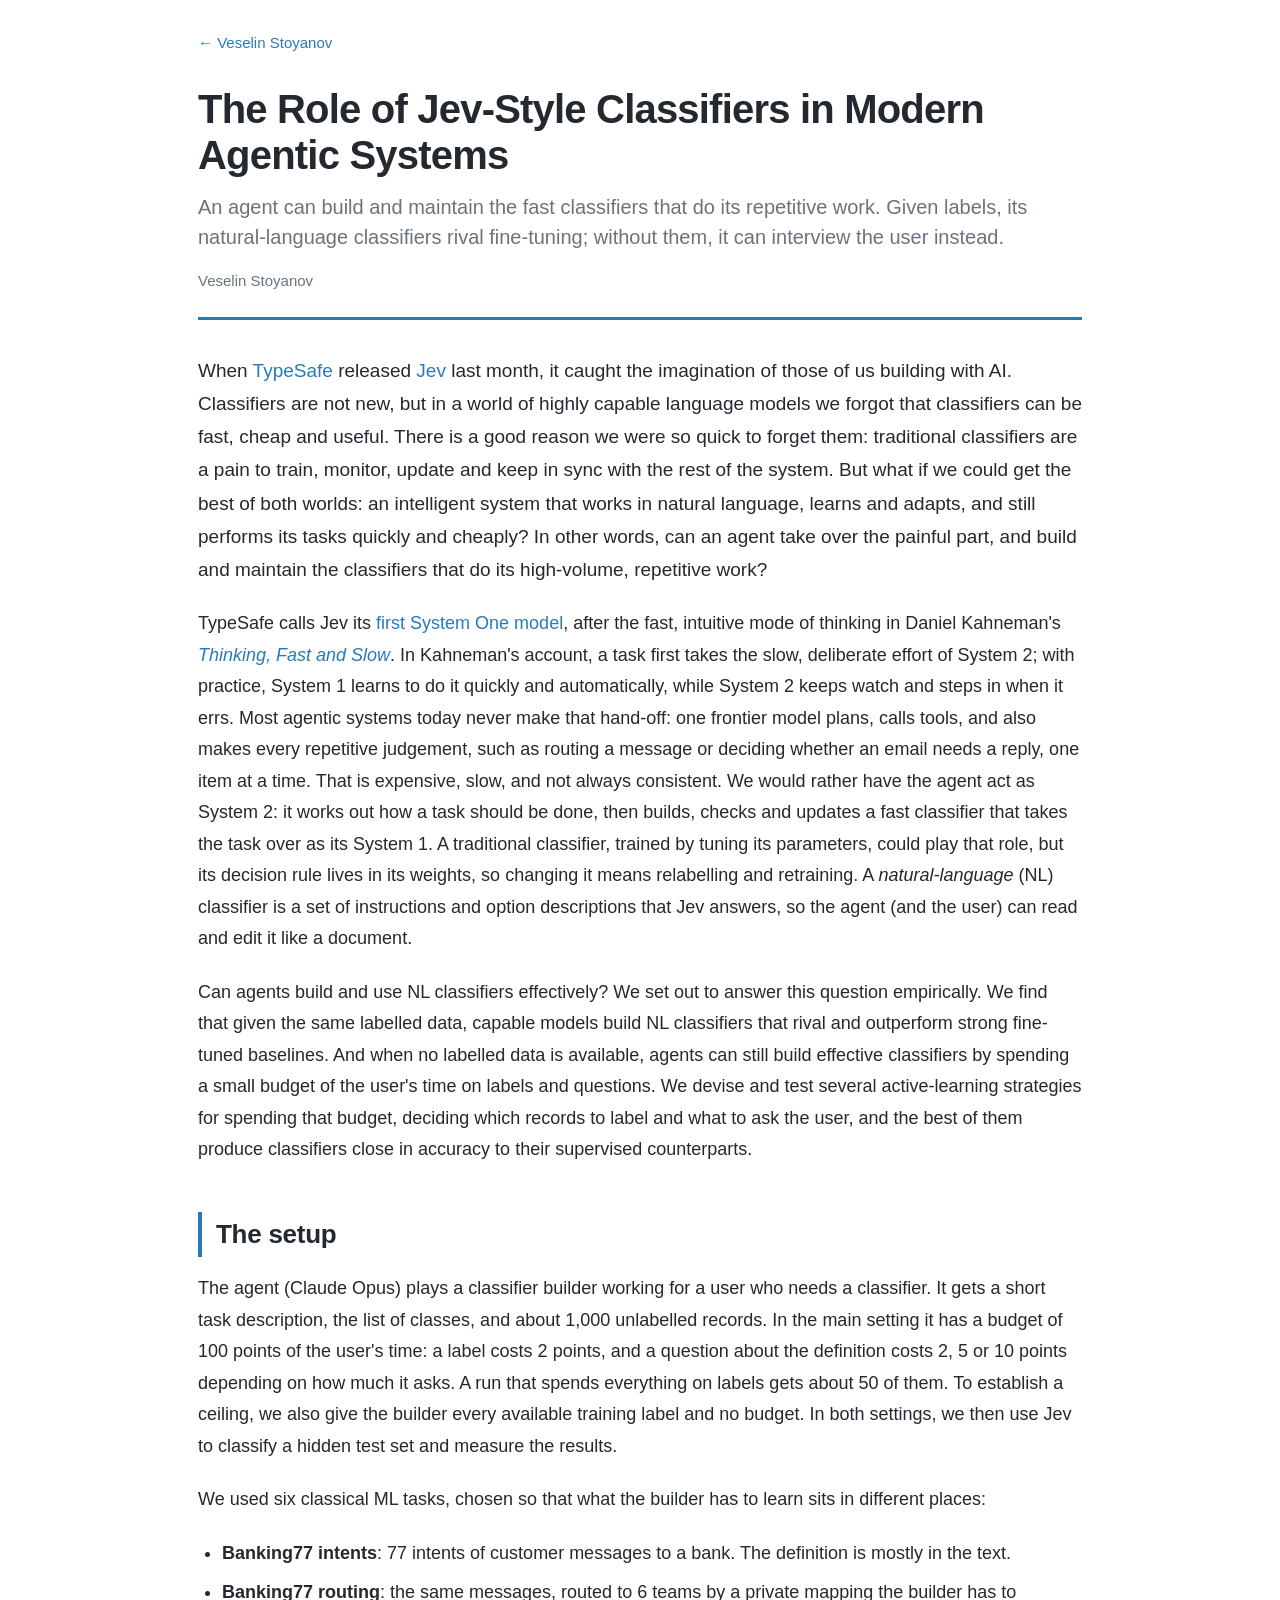
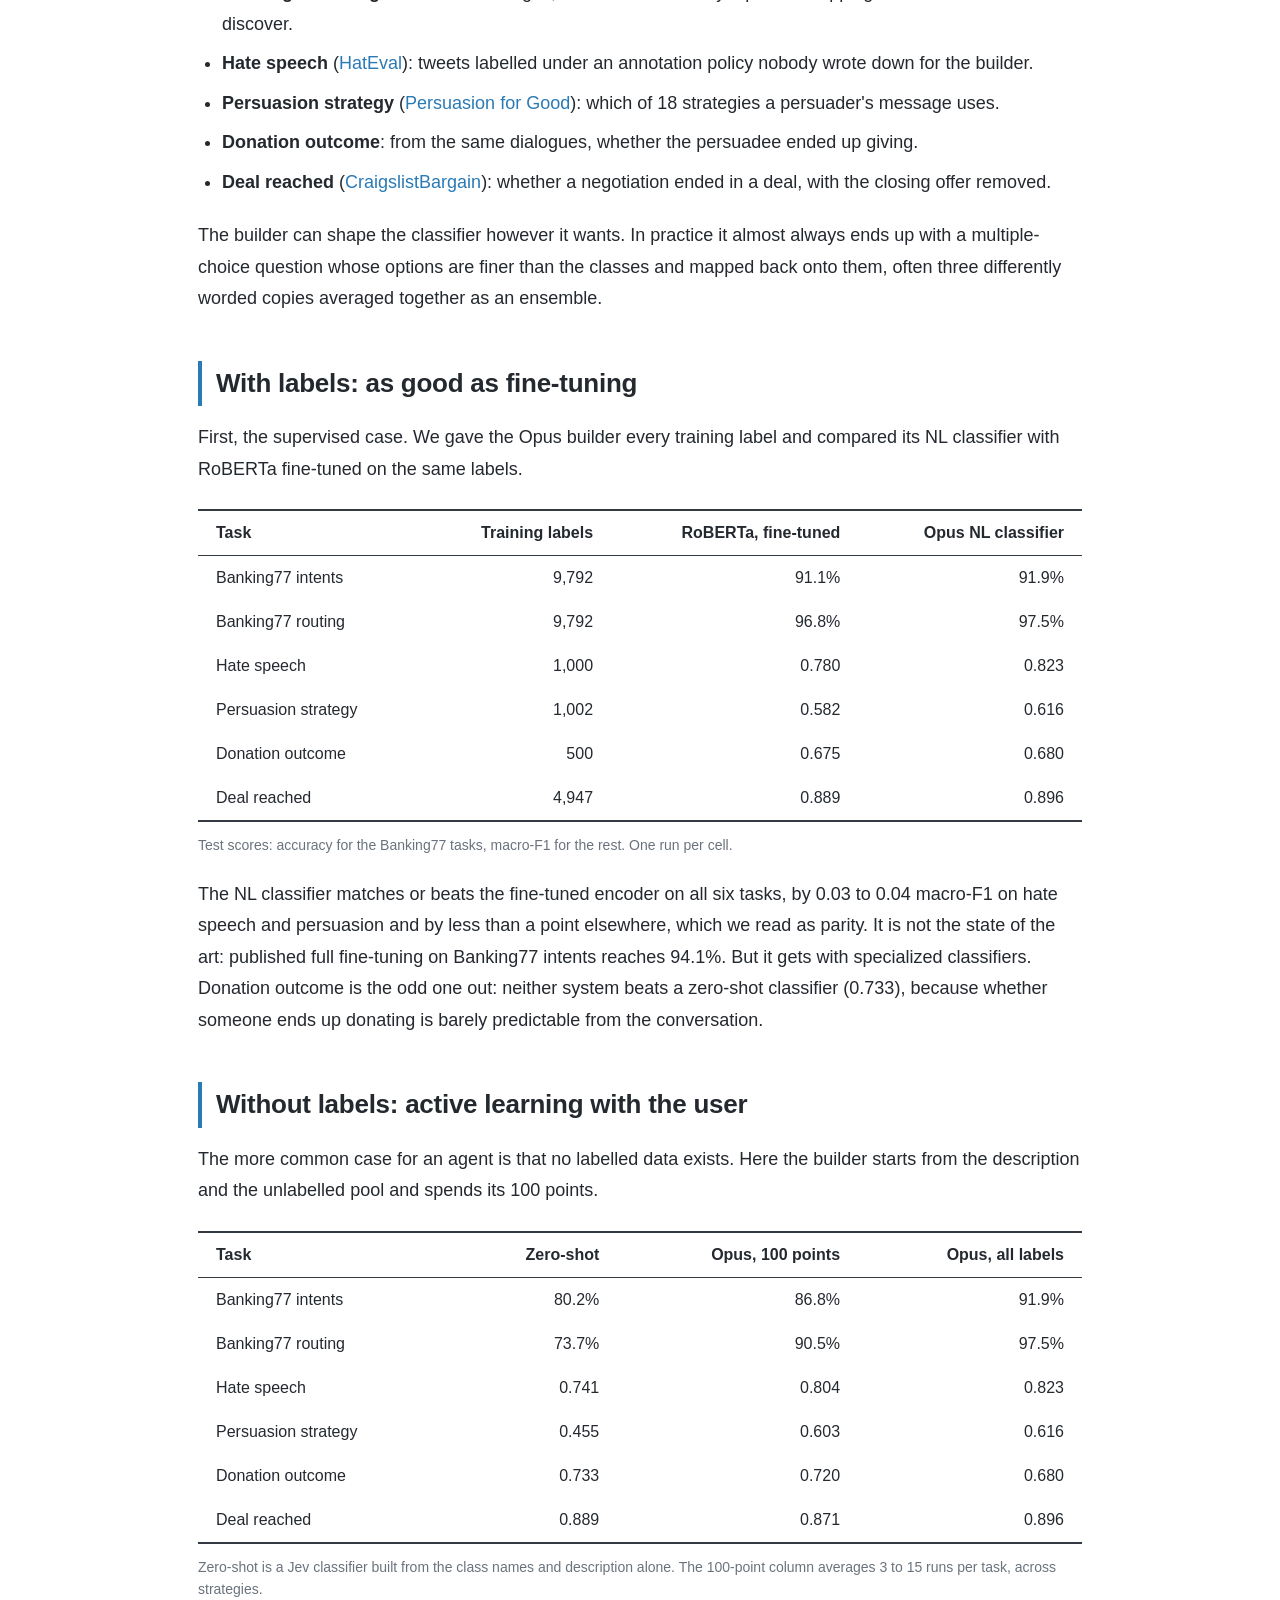
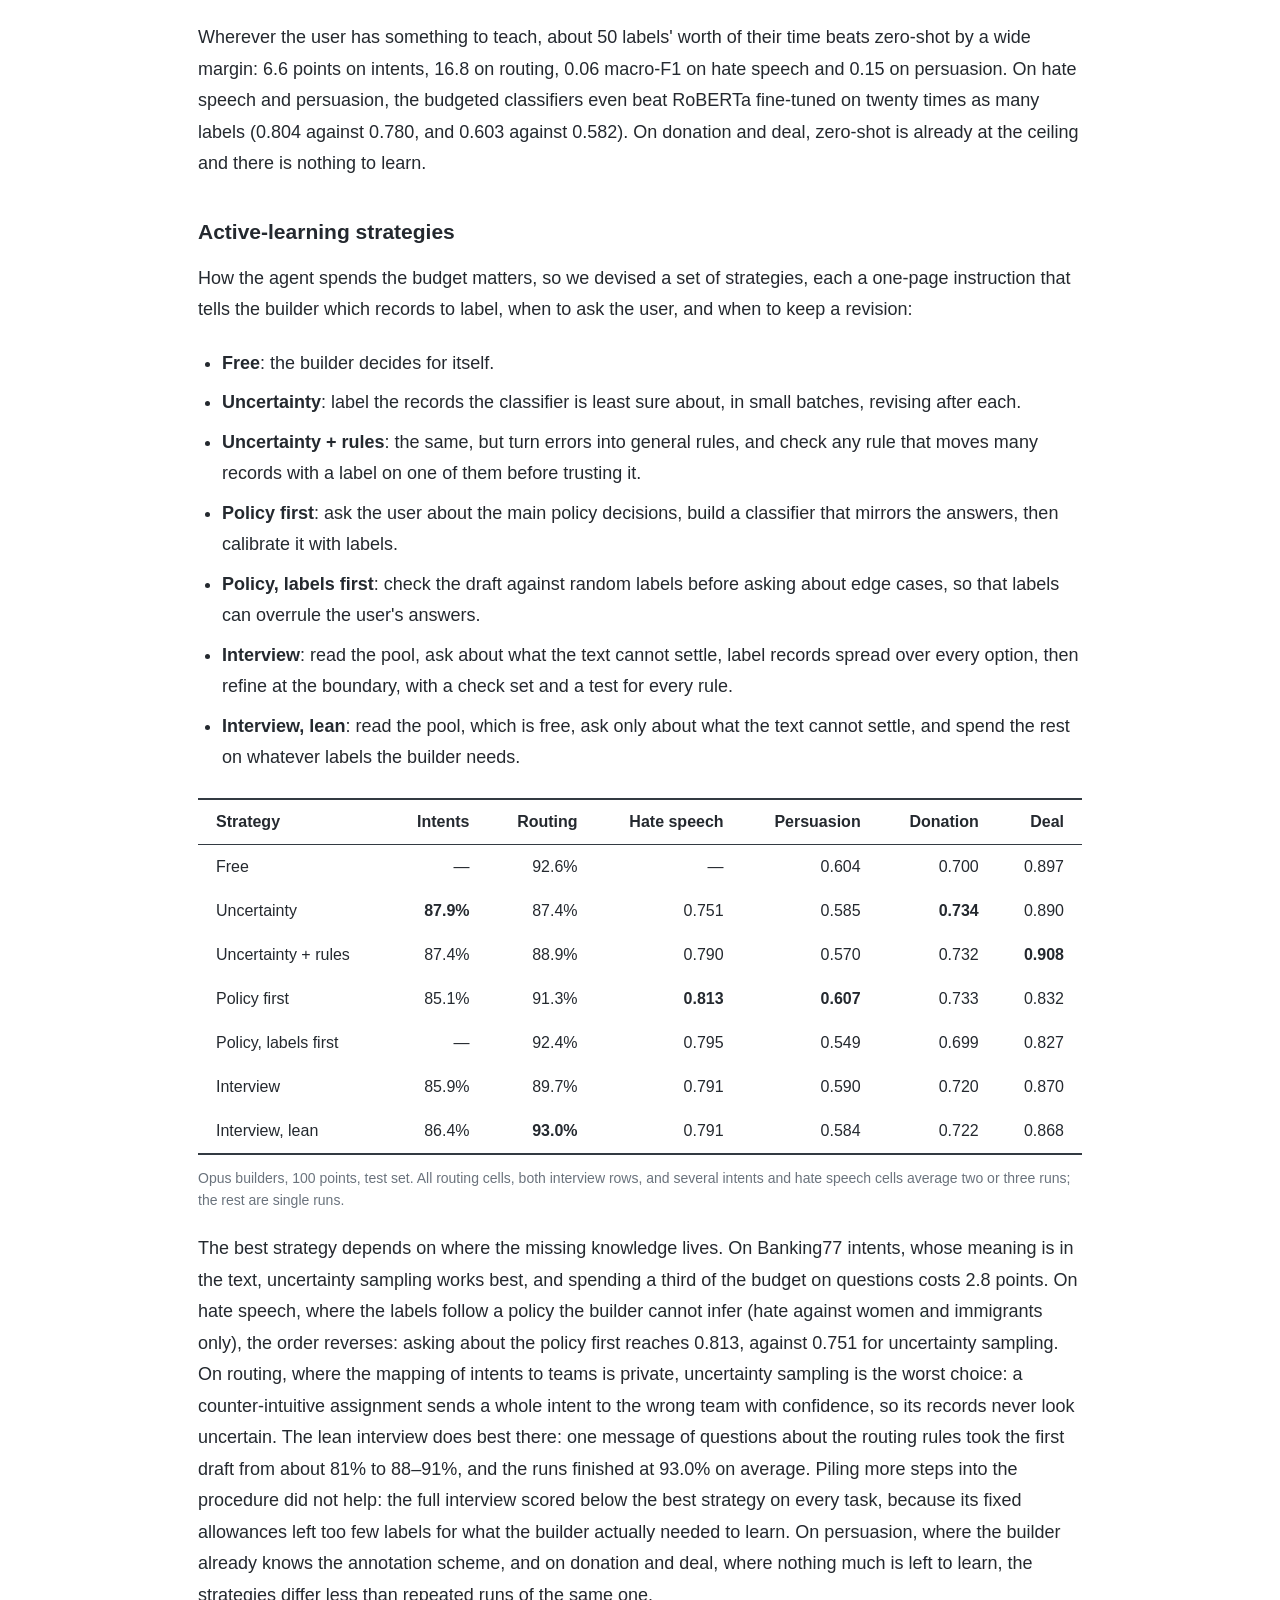
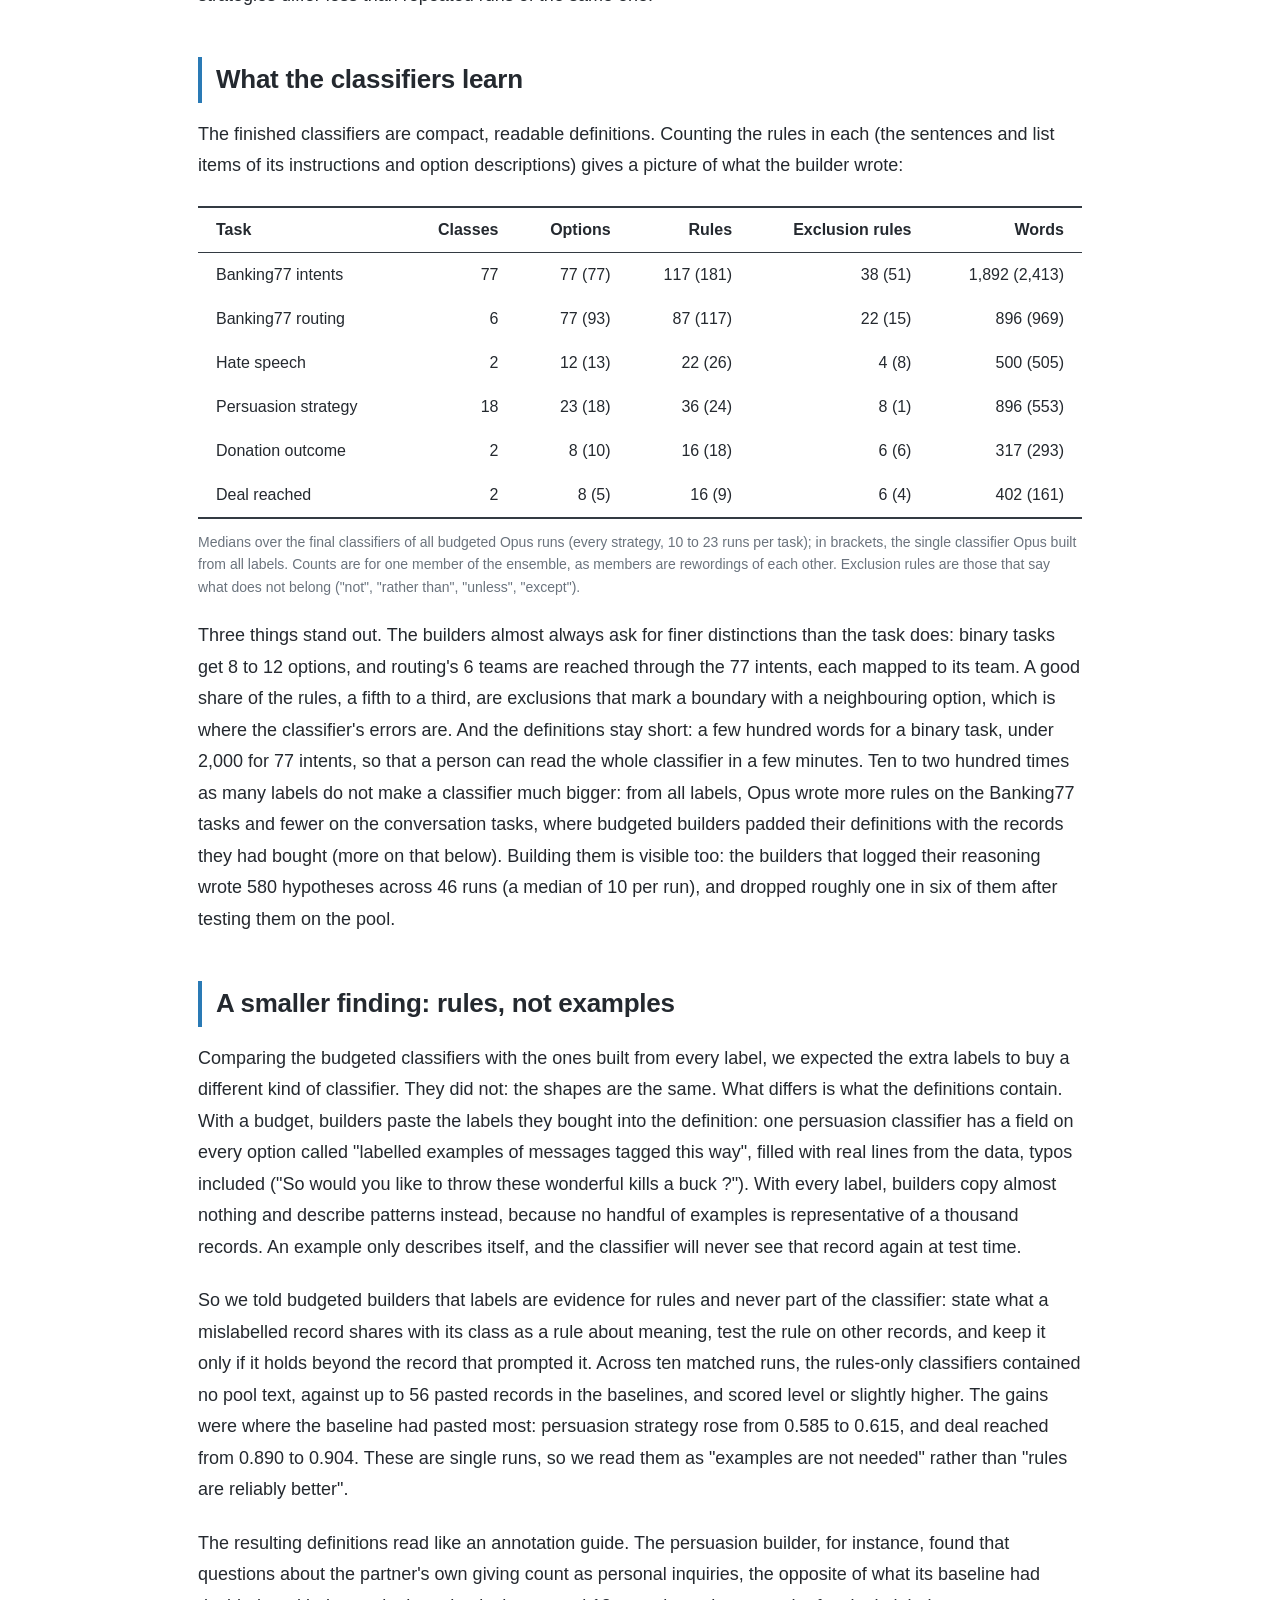
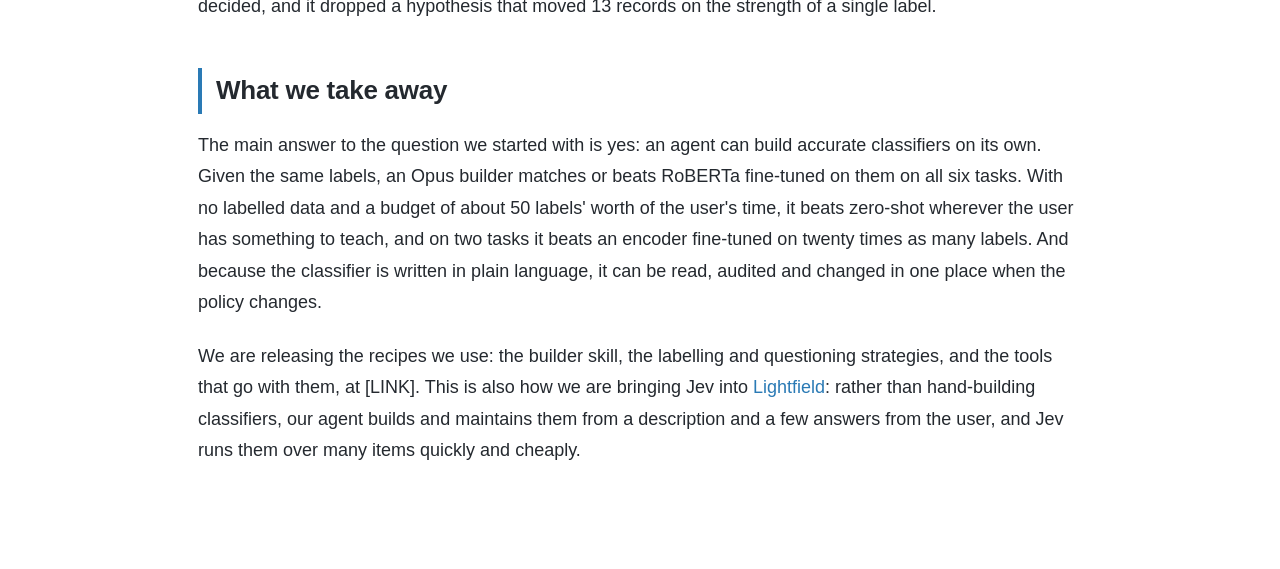
==== posts/classifier-builders-rules-not-examples.html @ 81089b90 "Retitle classifier post Co-authored-by: Cursor <cursoragent@cursor.com>" ====
<!doctype html>
<html lang="en">
  <head>
    <meta charset="utf-8">
    <meta name="viewport" content="width=device-width, initial-scale=1">
    <title>The Role of Jev-Style Classifiers in Modern Agentic Systems — Veselin Stoyanov</title>
    <link rel="icon" type="image/x-icon" href="../favicon-32x32.png">

    <!-- Open Graph / Twitter cards for link previews -->
    <meta property="og:type" content="article">
    <meta property="og:title" content="The Role of Jev-Style Classifiers in Modern Agentic Systems">
    <meta property="og:description" content="Agents can build natural-language classifiers that rival fine-tuned models, and build good ones from a small budget of the user&#x27;s time when no labels exist.">
    <meta property="og:url" content="https://vesstoyanov.com/posts/classifier-builders-rules-not-examples.html">
    <meta name="twitter:title" content="The Role of Jev-Style Classifiers in Modern Agentic Systems">
    <meta name="twitter:description" content="Agents can build their own fast classifiers, rivalling fine-tuning with labels and interviewing the user without them.">
    <meta name="twitter:card" content="summary">

    <style>
      *, *::before, *::after { box-sizing: border-box; margin: 0; padding: 0; }
      :root { --accent: #2a7ab5; --accent-dark: #1a5a8a; --ink: #24292f; --muted: #6a737d; --rule: #333a42; --jev: #eaf3fb; }
      html { -webkit-text-size-adjust: 100%; }
      body {
        font-family: -apple-system, BlinkMacSystemFont, "Segoe UI", Roboto, Oxygen,
          Ubuntu, Cantarell, "Fira Sans", "Droid Sans", "Helvetica Neue", Arial, sans-serif;
        font-size: 18px; line-height: 1.75; color: var(--ink); background: #fff;
        -webkit-font-smoothing: antialiased;
      }
      a { color: var(--accent); text-decoration: none; }
      a:hover { color: var(--accent-dark); text-decoration: underline; }

      .wrap { max-width: 940px; margin: 0 auto; padding: 24px 28px 80px; }

      .topbar { margin: 6px 0 30px; font-size: 15px; }
      .topbar a { color: var(--accent); font-weight: 500; }
      .topbar a:hover { text-decoration: none; }

      header.post { border-bottom: 3px solid var(--accent); padding-bottom: 22px; margin-bottom: 34px; }
      h1 { font-size: 40px; font-weight: 700; line-height: 1.15; letter-spacing: -0.02em;
        color: var(--ink); margin-bottom: 14px; }
      .subtitle { font-size: 20px; color: var(--muted); font-weight: 400; line-height: 1.5; }
      .byline { font-size: 15px; color: var(--muted); margin-top: 16px; }

      article p { margin: 0 0 22px; }
      article > p:first-of-type { font-size: 19px; }

      h2 { font-size: 26px; font-weight: 650; color: var(--ink); letter-spacing: -0.01em;
        margin: 46px 0 16px; padding-left: 14px; border-left: 4px solid var(--accent); }

      figure { margin: 30px 0; }
      figure img { width: 100%; height: auto; border: 1px solid #e6e9ee; border-radius: 8px; }
      figcaption { font-size: 14px; color: var(--muted); margin-top: 10px; text-align: center; }

      pre.prompt {
        background: #f6f8fa; border: 1px solid #e4e8ec; border-radius: 8px;
        padding: 18px 20px; overflow-x: auto; font-size: 14px; line-height: 1.55;
        font-family: ui-monospace, SFMono-Regular, "SF Mono", Menlo, Consolas, monospace;
        color: #2b3138; margin: 8px 0 26px; white-space: pre;
      }
      pre.prompt .lbl { color: var(--accent); font-weight: 600; }

      /* Plain tables, PDF/booktabs style: horizontal rules only */
      .table-scroll { overflow-x: auto; margin: 24px 0 26px; }
      table.results { width: 100%; border-collapse: collapse; font-size: 16px;
        border-top: 2px solid var(--rule); border-bottom: 2px solid var(--rule); }
      table.results caption { caption-side: top; text-align: left; font-size: 15px;
        color: var(--muted); margin-bottom: 12px; }
      table.results th, table.results td { padding: 8px 18px; text-align: right; }
      table.results th:first-child, table.results td:first-child { text-align: left; }
      table.results thead th { font-weight: 600; border-bottom: 1px solid var(--rule); }
      /* Highlight the TypeSafe Jev row (MC tables) or column (sales table). */
      table.results tr.jev td, table.results tr.jev th,
      table.results td.jev, table.results thead th.jev { background: var(--jev); font-weight: 600; }

      h3 { font-size: 21px; font-weight: 650; color: var(--ink); margin: 34px 0 12px; }
      article ul { margin: 0 0 22px; padding-left: 24px; }
      article li { margin-bottom: 8px; }
      .table-scroll + p.table-note { margin-top: -14px; }
      p.table-note { font-size: 14px; line-height: 1.6; color: var(--muted); }

      .cta { display: inline-block; margin-top: 8px; background: var(--accent); color: #fff;
        padding: 11px 20px; border-radius: 8px; font-weight: 600; font-size: 16px; }
      .cta:hover { background: var(--accent-dark); color: #fff; text-decoration: none; }

      footer.post { margin-top: 46px; padding-top: 22px; border-top: 1px solid #eceff2;
        font-size: 14px; color: var(--muted); }

      @media (max-width: 640px) {
        body { font-size: 17px; }
        .wrap { padding: 16px 18px 56px; }
        h1 { font-size: 30px; }
        .subtitle { font-size: 18px; }
        h2 { font-size: 22px; }
      }
    </style>
    <!-- Analytics: GoatCounter (cookieless). -->
    <script data-goatcounter="https://vesstoyanov.goatcounter.com/count"
            async src="//gc.zgo.at/count.js"></script>
  </head>
  <body>
    <div class="wrap">
      <div class="topbar"><a href="../index.html">← Veselin Stoyanov</a></div>

      <header class="post">
        <h1>The Role of Jev-Style Classifiers in Modern Agentic Systems</h1>
        <p class="subtitle">An agent can build and maintain the fast classifiers that do its repetitive work. Given labels, its natural-language classifiers rival fine-tuning; without them, it can interview the user instead.</p>
        <p class="byline">Veselin Stoyanov</p>
      </header>

      <article>

        <p>When <a href="https://typesafe.ai">TypeSafe</a> released <a href="https://docs.typesafe.ai/models">Jev</a> last month, it caught the imagination of those of us building with AI. Classifiers are not new, but in a world of highly capable language models we forgot that classifiers can be fast, cheap and useful. There is a good reason we were so quick to forget them: traditional classifiers are a pain to train, monitor, update and keep in sync with the rest of the system. But what if we could get the best of both worlds: an intelligent system that works in natural language, learns and adapts, and still performs its tasks quickly and cheaply? In other words, can an agent take over the painful part, and build and maintain the classifiers that do its high-volume, repetitive work?</p>

        <p>TypeSafe calls Jev its <a href="https://docs.typesafe.ai/concepts/system-one">first System One model</a>, after the fast, intuitive mode of thinking in Daniel Kahneman's <em><a href="https://en.wikipedia.org/wiki/Thinking,_Fast_and_Slow">Thinking, Fast and Slow</a></em>. In Kahneman's account, a task first takes the slow, deliberate effort of System 2; with practice, System 1 learns to do it quickly and automatically, while System 2 keeps watch and steps in when it errs. Most agentic systems today never make that hand-off: one frontier model plans, calls tools, and also makes every repetitive judgement, such as routing a message or deciding whether an email needs a reply, one item at a time. That is expensive, slow, and not always consistent. We would rather have the agent act as System 2: it works out how a task should be done, then builds, checks and updates a fast classifier that takes the task over as its System 1. A traditional classifier, trained by tuning its parameters, could play that role, but its decision rule lives in its weights, so changing it means relabelling and retraining. A <em>natural-language</em> (NL) classifier is a set of instructions and option descriptions that Jev answers, so the agent (and the user) can read and edit it like a document.</p>

        <p>Can agents build and use NL classifiers effectively? We set out to answer this question empirically. We find that given the same labelled data, capable models build NL classifiers that rival and outperform strong fine-tuned baselines. And when no labelled data is available, agents can still build effective classifiers by spending a small budget of the user's time on labels and questions. We devise and test several active-learning strategies for spending that budget, deciding which records to label and what to ask the user, and the best of them produce classifiers close in accuracy to their supervised counterparts.</p>

        <h2>The setup</h2>

        <p>The agent (Claude Opus) plays a classifier builder working for a user who needs a classifier. It gets a short task description, the list of classes, and about 1,000 unlabelled records. In the main setting it has a budget of 100 points of the user's time: a label costs 2 points, and a question about the definition costs 2, 5 or 10 points depending on how much it asks. A run that spends everything on labels gets about 50 of them. To establish a ceiling, we also give the builder every available training label and no budget. In both settings, we then use Jev to classify a hidden test set and measure the results.</p>

        <p>We used six classical ML tasks, chosen so that what the builder has to learn sits in different places:</p>

        <ul>
          <li><strong>Banking77 intents</strong>: 77 intents of customer messages to a bank. The definition is mostly in the text.</li>
          <li><strong>Banking77 routing</strong>: the same messages, routed to 6 teams by a private mapping the builder has to discover.</li>
          <li><strong>Hate speech</strong> (<a href="https://aclanthology.org/S19-2007/">HatEval</a>): tweets labelled under an annotation policy nobody wrote down for the builder.</li>
          <li><strong>Persuasion strategy</strong> (<a href="https://aclanthology.org/P19-1566/">Persuasion for Good</a>): which of 18 strategies a persuader's message uses.</li>
          <li><strong>Donation outcome</strong>: from the same dialogues, whether the persuadee ended up giving.</li>
          <li><strong>Deal reached</strong> (<a href="https://aclanthology.org/D18-1256/">CraigslistBargain</a>): whether a negotiation ended in a deal, with the closing offer removed.</li>
        </ul>

        <p>The builder can shape the classifier however it wants. In practice it almost always ends up with a multiple-choice question whose options are finer than the classes and mapped back onto them, often three differently worded copies averaged together as an ensemble.</p>

        <h2>With labels: as good as fine-tuning</h2>

        <p>First, the supervised case. We gave the Opus builder every training label and compared its NL classifier with RoBERTa fine-tuned on the same labels.</p>

        <div class="table-scroll">
          <table class="results">
            <thead>
              <tr><th>Task</th><th>Training labels</th><th>RoBERTa, fine-tuned</th><th>Opus NL classifier</th></tr>
            </thead>
            <tbody>
              <tr><td>Banking77 intents</td><td>9,792</td><td>91.1%</td><td>91.9%</td></tr>
              <tr><td>Banking77 routing</td><td>9,792</td><td>96.8%</td><td>97.5%</td></tr>
              <tr><td>Hate speech</td><td>1,000</td><td>0.780</td><td>0.823</td></tr>
              <tr><td>Persuasion strategy</td><td>1,002</td><td>0.582</td><td>0.616</td></tr>
              <tr><td>Donation outcome</td><td>500</td><td>0.675</td><td>0.680</td></tr>
              <tr><td>Deal reached</td><td>4,947</td><td>0.889</td><td>0.896</td></tr>
            </tbody>
          </table>
        </div>

        <p class="table-note">Test scores: accuracy for the Banking77 tasks, macro-F1 for the rest. One run per cell.</p>

        <p>The NL classifier matches or beats the fine-tuned encoder on all six tasks, by 0.03 to 0.04 macro-F1 on hate speech and persuasion and by less than a point elsewhere, which we read as parity. It is not the state of the art: published full fine-tuning on Banking77 intents reaches 94.1%. But it gets with specialized classifiers. Donation outcome is the odd one out: neither system beats a zero-shot classifier (0.733), because whether someone ends up donating is barely predictable from the conversation.</p>

        <h2>Without labels: active learning with the user</h2>

        <p>The more common case for an agent is that no labelled data exists. Here the builder starts from the description and the unlabelled pool and spends its 100 points.</p>

        <div class="table-scroll">
          <table class="results">
            <thead>
              <tr><th>Task</th><th>Zero-shot</th><th>Opus, 100 points</th><th>Opus, all labels</th></tr>
            </thead>
            <tbody>
              <tr><td>Banking77 intents</td><td>80.2%</td><td>86.8%</td><td>91.9%</td></tr>
              <tr><td>Banking77 routing</td><td>73.7%</td><td>90.5%</td><td>97.5%</td></tr>
              <tr><td>Hate speech</td><td>0.741</td><td>0.804</td><td>0.823</td></tr>
              <tr><td>Persuasion strategy</td><td>0.455</td><td>0.603</td><td>0.616</td></tr>
              <tr><td>Donation outcome</td><td>0.733</td><td>0.720</td><td>0.680</td></tr>
              <tr><td>Deal reached</td><td>0.889</td><td>0.871</td><td>0.896</td></tr>
            </tbody>
          </table>
        </div>

        <p class="table-note">Zero-shot is a Jev classifier built from the class names and description alone. The 100-point column averages 3 to 15 runs per task, across strategies.</p>

        <p>Wherever the user has something to teach, about 50 labels' worth of their time beats zero-shot by a wide margin: 6.6 points on intents, 16.8 on routing, 0.06 macro-F1 on hate speech and 0.15 on persuasion. On hate speech and persuasion, the budgeted classifiers even beat RoBERTa fine-tuned on twenty times as many labels (0.804 against 0.780, and 0.603 against 0.582). On donation and deal, zero-shot is already at the ceiling and there is nothing to learn.</p>

        <h3>Active-learning strategies</h3>

        <p>How the agent spends the budget matters, so we devised a set of strategies, each a one-page instruction that tells the builder which records to label, when to ask the user, and when to keep a revision:</p>

        <ul>
          <li><strong>Free</strong>: the builder decides for itself.</li>
          <li><strong>Uncertainty</strong>: label the records the classifier is least sure about, in small batches, revising after each.</li>
          <li><strong>Uncertainty + rules</strong>: the same, but turn errors into general rules, and check any rule that moves many records with a label on one of them before trusting it.</li>
          <li><strong>Policy first</strong>: ask the user about the main policy decisions, build a classifier that mirrors the answers, then calibrate it with labels.</li>
          <li><strong>Policy, labels first</strong>: check the draft against random labels before asking about edge cases, so that labels can overrule the user's answers.</li>
          <li><strong>Interview</strong>: read the pool, ask about what the text cannot settle, label records spread over every option, then refine at the boundary, with a check set and a test for every rule.</li>
          <li><strong>Interview, lean</strong>: read the pool, which is free, ask only about what the text cannot settle, and spend the rest on whatever labels the builder needs.</li>
        </ul>

        <div class="table-scroll">
          <table class="results">
            <thead>
              <tr><th>Strategy</th><th>Intents</th><th>Routing</th><th>Hate speech</th><th>Persuasion</th><th>Donation</th><th>Deal</th></tr>
            </thead>
            <tbody>
              <tr><td>Free</td><td>—</td><td>92.6%</td><td>—</td><td>0.604</td><td>0.700</td><td>0.897</td></tr>
              <tr><td>Uncertainty</td><td><strong>87.9%</strong></td><td>87.4%</td><td>0.751</td><td>0.585</td><td><strong>0.734</strong></td><td>0.890</td></tr>
              <tr><td>Uncertainty + rules</td><td>87.4%</td><td>88.9%</td><td>0.790</td><td>0.570</td><td>0.732</td><td><strong>0.908</strong></td></tr>
              <tr><td>Policy first</td><td>85.1%</td><td>91.3%</td><td><strong>0.813</strong></td><td><strong>0.607</strong></td><td>0.733</td><td>0.832</td></tr>
              <tr><td>Policy, labels first</td><td>—</td><td>92.4%</td><td>0.795</td><td>0.549</td><td>0.699</td><td>0.827</td></tr>
              <tr><td>Interview</td><td>85.9%</td><td>89.7%</td><td>0.791</td><td>0.590</td><td>0.720</td><td>0.870</td></tr>
              <tr><td>Interview, lean</td><td>86.4%</td><td><strong>93.0%</strong></td><td>0.791</td><td>0.584</td><td>0.722</td><td>0.868</td></tr>
            </tbody>
          </table>
        </div>

        <p class="table-note">Opus builders, 100 points, test set. All routing cells, both interview rows, and several intents and hate speech cells average two or three runs; the rest are single runs.</p>

        <p>The best strategy depends on where the missing knowledge lives. On Banking77 intents, whose meaning is in the text, uncertainty sampling works best, and spending a third of the budget on questions costs 2.8 points. On hate speech, where the labels follow a policy the builder cannot infer (hate against women and immigrants only), the order reverses: asking about the policy first reaches 0.813, against 0.751 for uncertainty sampling. On routing, where the mapping of intents to teams is private, uncertainty sampling is the worst choice: a counter-intuitive assignment sends a whole intent to the wrong team with confidence, so its records never look uncertain. The lean interview does best there: one message of questions about the routing rules took the first draft from about 81% to 88–91%, and the runs finished at 93.0% on average. Piling more steps into the procedure did not help: the full interview scored below the best strategy on every task, because its fixed allowances left too few labels for what the builder actually needed to learn. On persuasion, where the builder already knows the annotation scheme, and on donation and deal, where nothing much is left to learn, the strategies differ less than repeated runs of the same one.</p>

        <h2>What the classifiers learn</h2>

        <p>The finished classifiers are compact, readable definitions. Counting the rules in each (the sentences and list items of its instructions and option descriptions) gives a picture of what the builder wrote:</p>

        <div class="table-scroll">
          <table class="results">
            <thead>
              <tr><th>Task</th><th>Classes</th><th>Options</th><th>Rules</th><th>Exclusion rules</th><th>Words</th></tr>
            </thead>
            <tbody>
              <tr><td>Banking77 intents</td><td>77</td><td>77 (77)</td><td>117 (181)</td><td>38 (51)</td><td>1,892 (2,413)</td></tr>
              <tr><td>Banking77 routing</td><td>6</td><td>77 (93)</td><td>87 (117)</td><td>22 (15)</td><td>896 (969)</td></tr>
              <tr><td>Hate speech</td><td>2</td><td>12 (13)</td><td>22 (26)</td><td>4 (8)</td><td>500 (505)</td></tr>
              <tr><td>Persuasion strategy</td><td>18</td><td>23 (18)</td><td>36 (24)</td><td>8 (1)</td><td>896 (553)</td></tr>
              <tr><td>Donation outcome</td><td>2</td><td>8 (10)</td><td>16 (18)</td><td>6 (6)</td><td>317 (293)</td></tr>
              <tr><td>Deal reached</td><td>2</td><td>8 (5)</td><td>16 (9)</td><td>6 (4)</td><td>402 (161)</td></tr>
            </tbody>
          </table>
        </div>

        <p class="table-note">Medians over the final classifiers of all budgeted Opus runs (every strategy, 10 to 23 runs per task); in brackets, the single classifier Opus built from all labels. Counts are for one member of the ensemble, as members are rewordings of each other. Exclusion rules are those that say what does not belong ("not", "rather than", "unless", "except").</p>

        <p>Three things stand out. The builders almost always ask for finer distinctions than the task does: binary tasks get 8 to 12 options, and routing's 6 teams are reached through the 77 intents, each mapped to its team. A good share of the rules, a fifth to a third, are exclusions that mark a boundary with a neighbouring option, which is where the classifier's errors are. And the definitions stay short: a few hundred words for a binary task, under 2,000 for 77 intents, so that a person can read the whole classifier in a few minutes. Ten to two hundred times as many labels do not make a classifier much bigger: from all labels, Opus wrote more rules on the Banking77 tasks and fewer on the conversation tasks, where budgeted builders padded their definitions with the records they had bought (more on that below). Building them is visible too: the builders that logged their reasoning wrote 580 hypotheses across 46 runs (a median of 10 per run), and dropped roughly one in six of them after testing them on the pool.</p>

        <h2>A smaller finding: rules, not examples</h2>

        <p>Comparing the budgeted classifiers with the ones built from every label, we expected the extra labels to buy a different kind of classifier. They did not: the shapes are the same. What differs is what the definitions contain. With a budget, builders paste the labels they bought into the definition: one persuasion classifier has a field on every option called "labelled examples of messages tagged this way", filled with real lines from the data, typos included ("So would you like to throw these wonderful kills a buck ?"). With every label, builders copy almost nothing and describe patterns instead, because no handful of examples is representative of a thousand records. An example only describes itself, and the classifier will never see that record again at test time.</p>

        <p>So we told budgeted builders that labels are evidence for rules and never part of the classifier: state what a mislabelled record shares with its class as a rule about meaning, test the rule on other records, and keep it only if it holds beyond the record that prompted it. Across ten matched runs, the rules-only classifiers contained no pool text, against up to 56 pasted records in the baselines, and scored level or slightly higher. The gains were where the baseline had pasted most: persuasion strategy rose from 0.585 to 0.615, and deal reached from 0.890 to 0.904. These are single runs, so we read them as "examples are not needed" rather than "rules are reliably better".</p>

        <p>The resulting definitions read like an annotation guide. The persuasion builder, for instance, found that questions about the partner's own giving count as personal inquiries, the opposite of what its baseline had decided, and it dropped a hypothesis that moved 13 records on the strength of a single label.</p>

        <h2>What we take away</h2>

        <p>The main answer to the question we started with is yes: an agent can build accurate classifiers on its own. Given the same labels, an Opus builder matches or beats RoBERTa fine-tuned on them on all six tasks. With no labelled data and a budget of about 50 labels' worth of the user's time, it beats zero-shot wherever the user has something to teach, and on two tasks it beats an encoder fine-tuned on twenty times as many labels. And because the classifier is written in plain language, it can be read, audited and changed in one place when the policy changes.</p>

        <p>We are releasing the recipes we use: the builder skill, the labelling and questioning strategies, and the tools that go with them, at [LINK]. This is also how we are bringing Jev into <a href="https://lightfield.app">Lightfield</a>: rather than hand-building classifiers, our agent builds and maintains them from a description and a few answers from the user, and Jev runs them over many items quickly and cheaply.</p>



      </article>
    </div>
  </body>
</html>
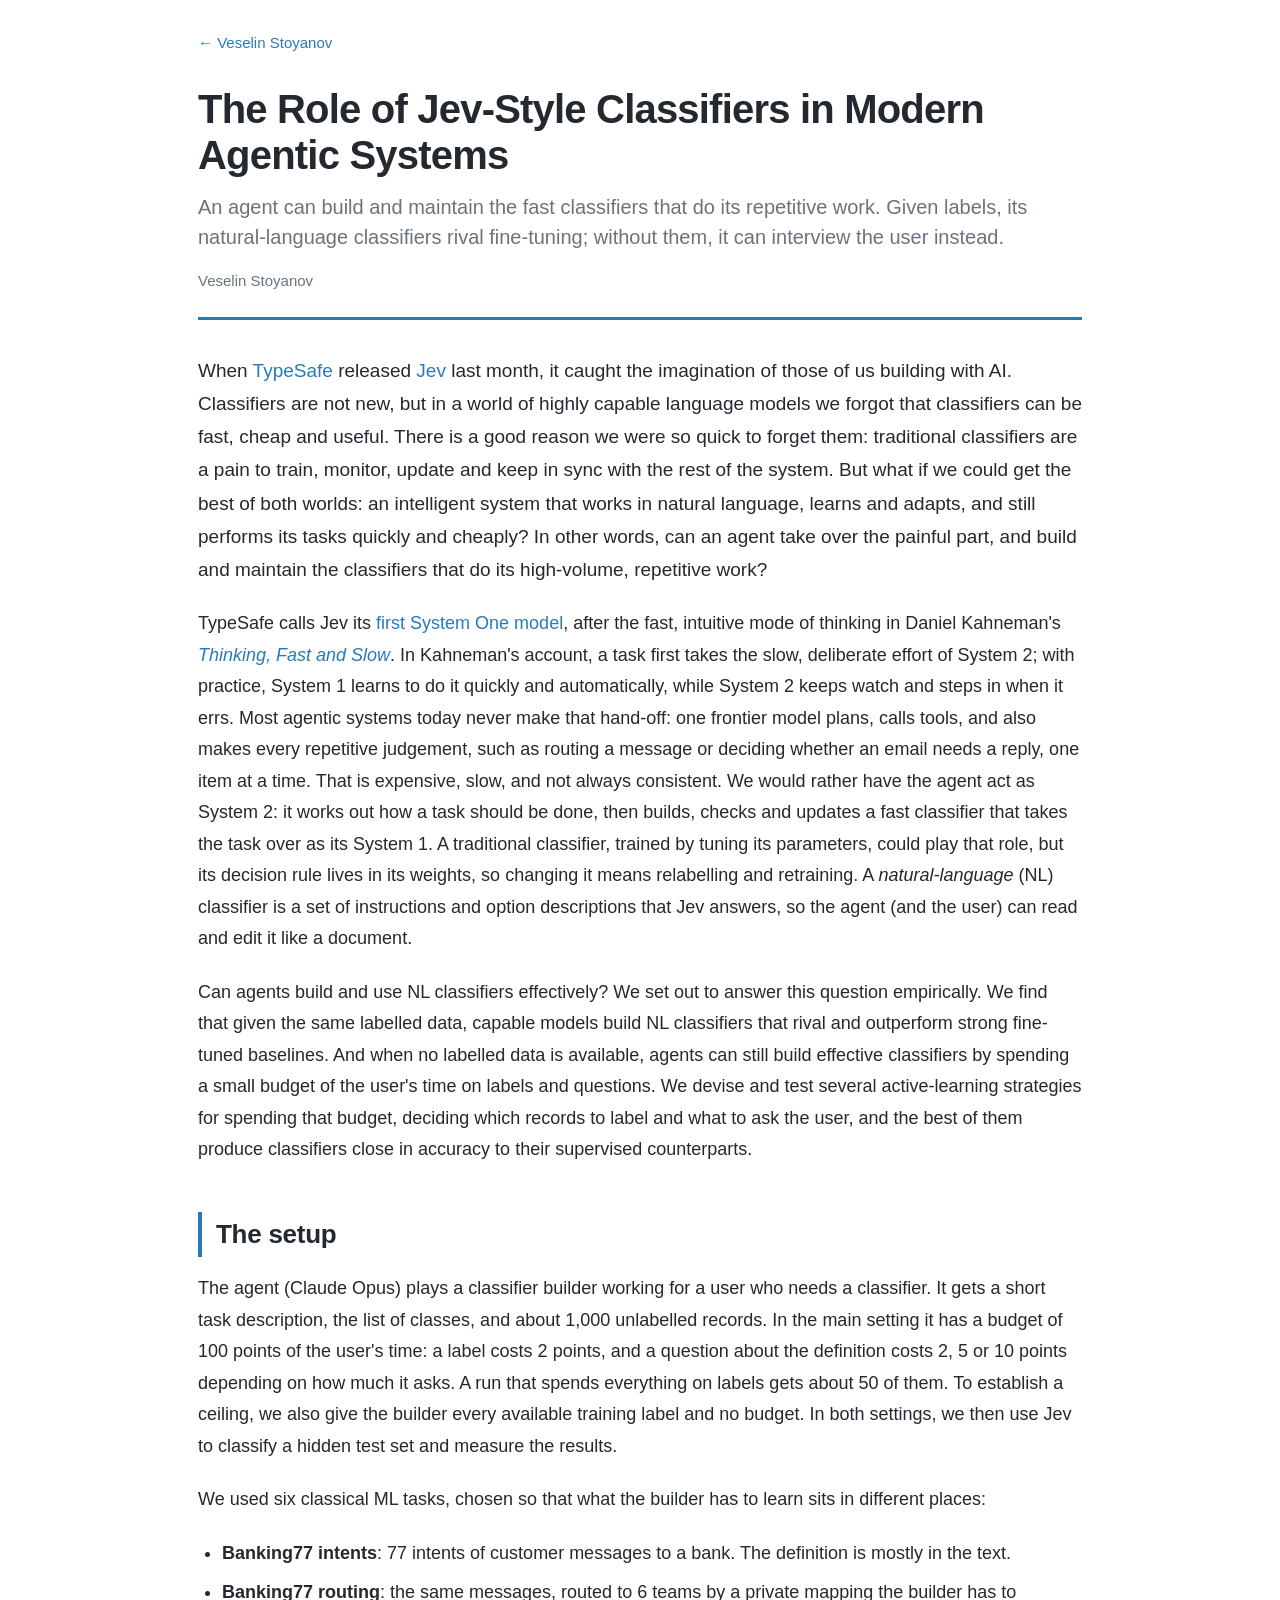
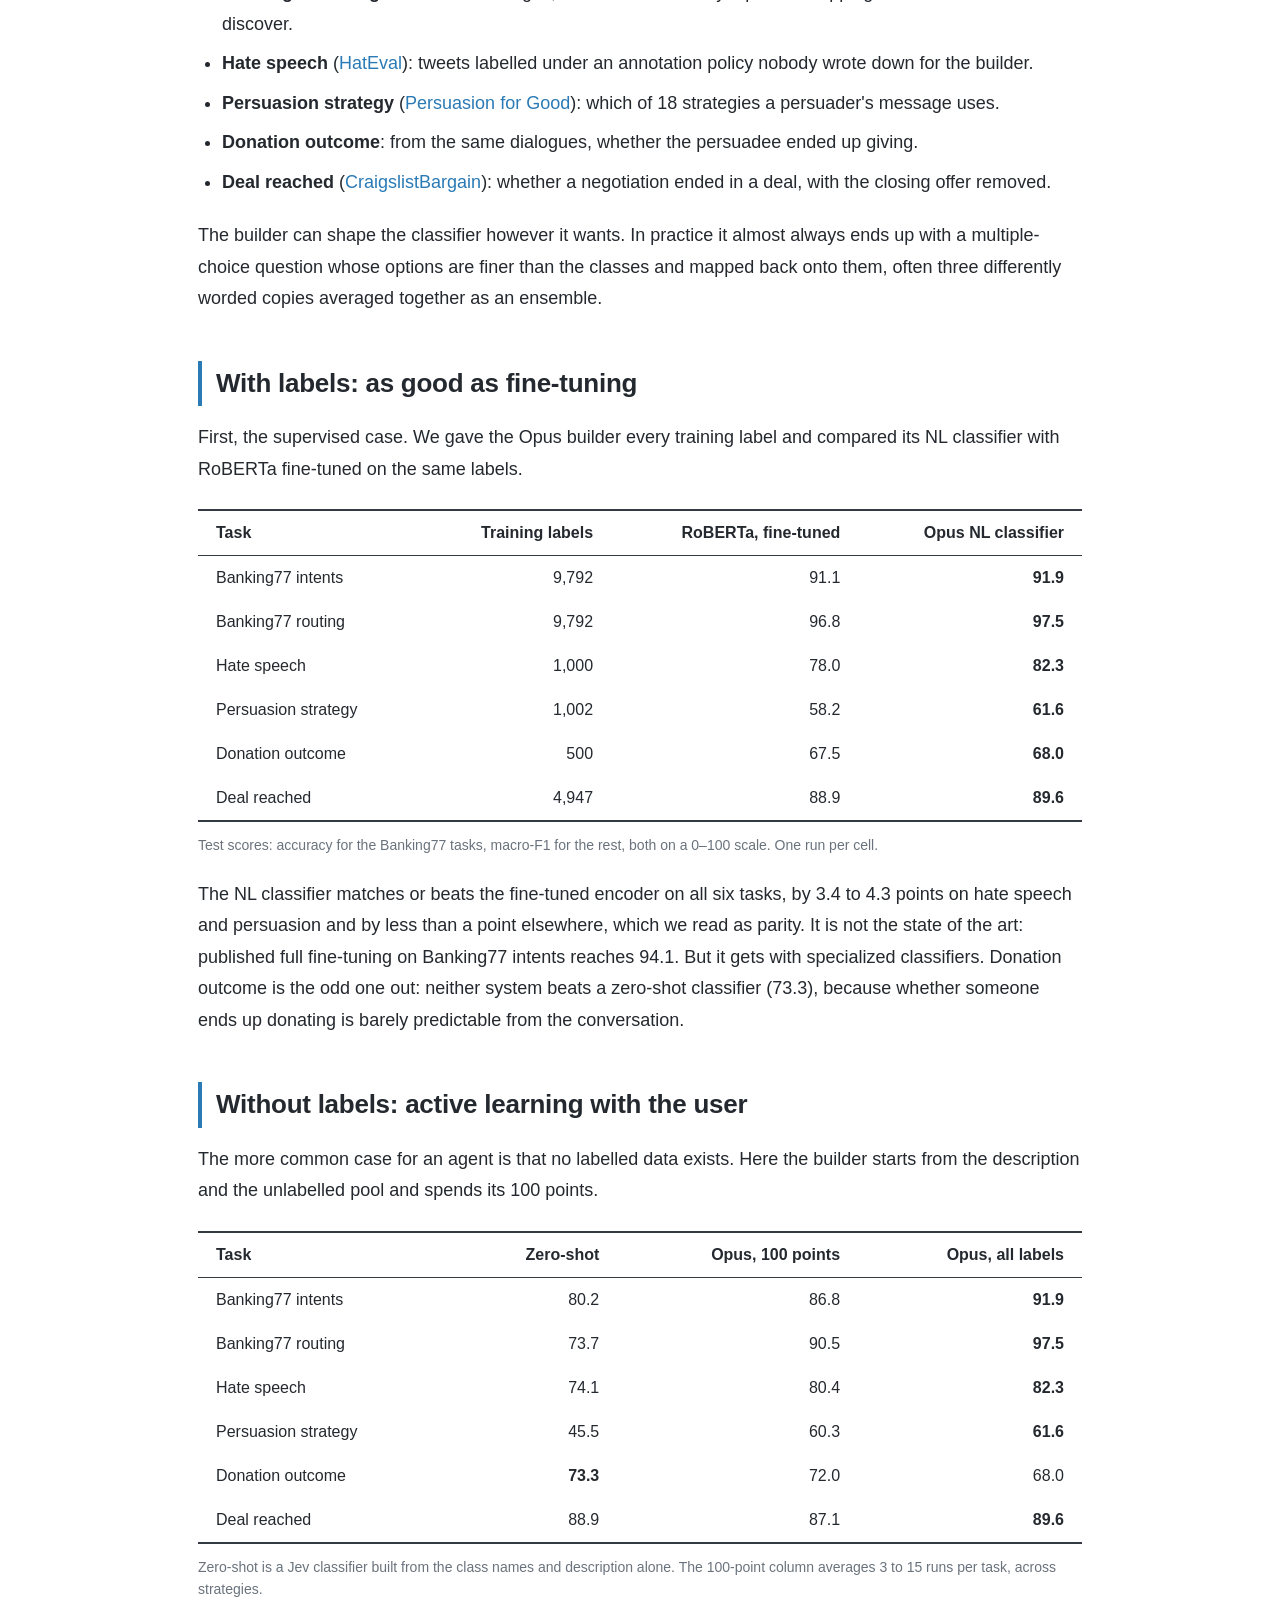
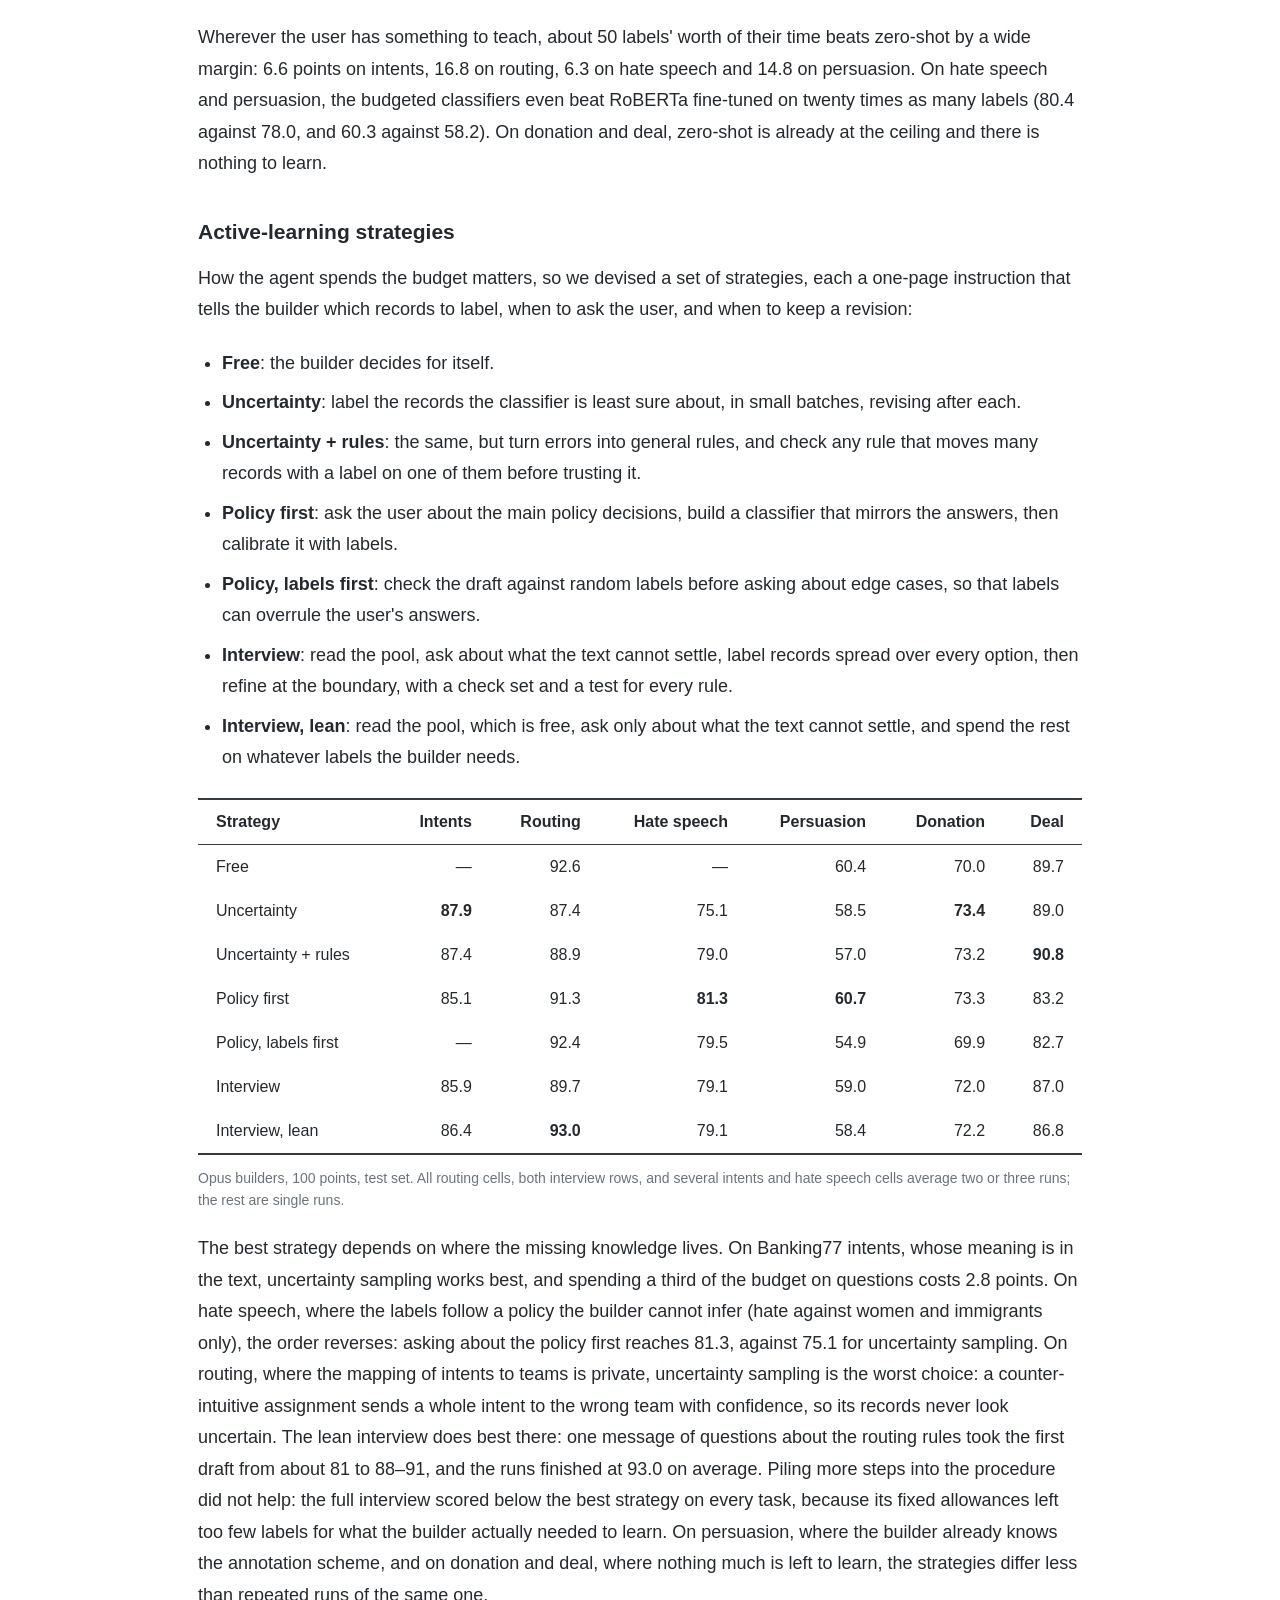
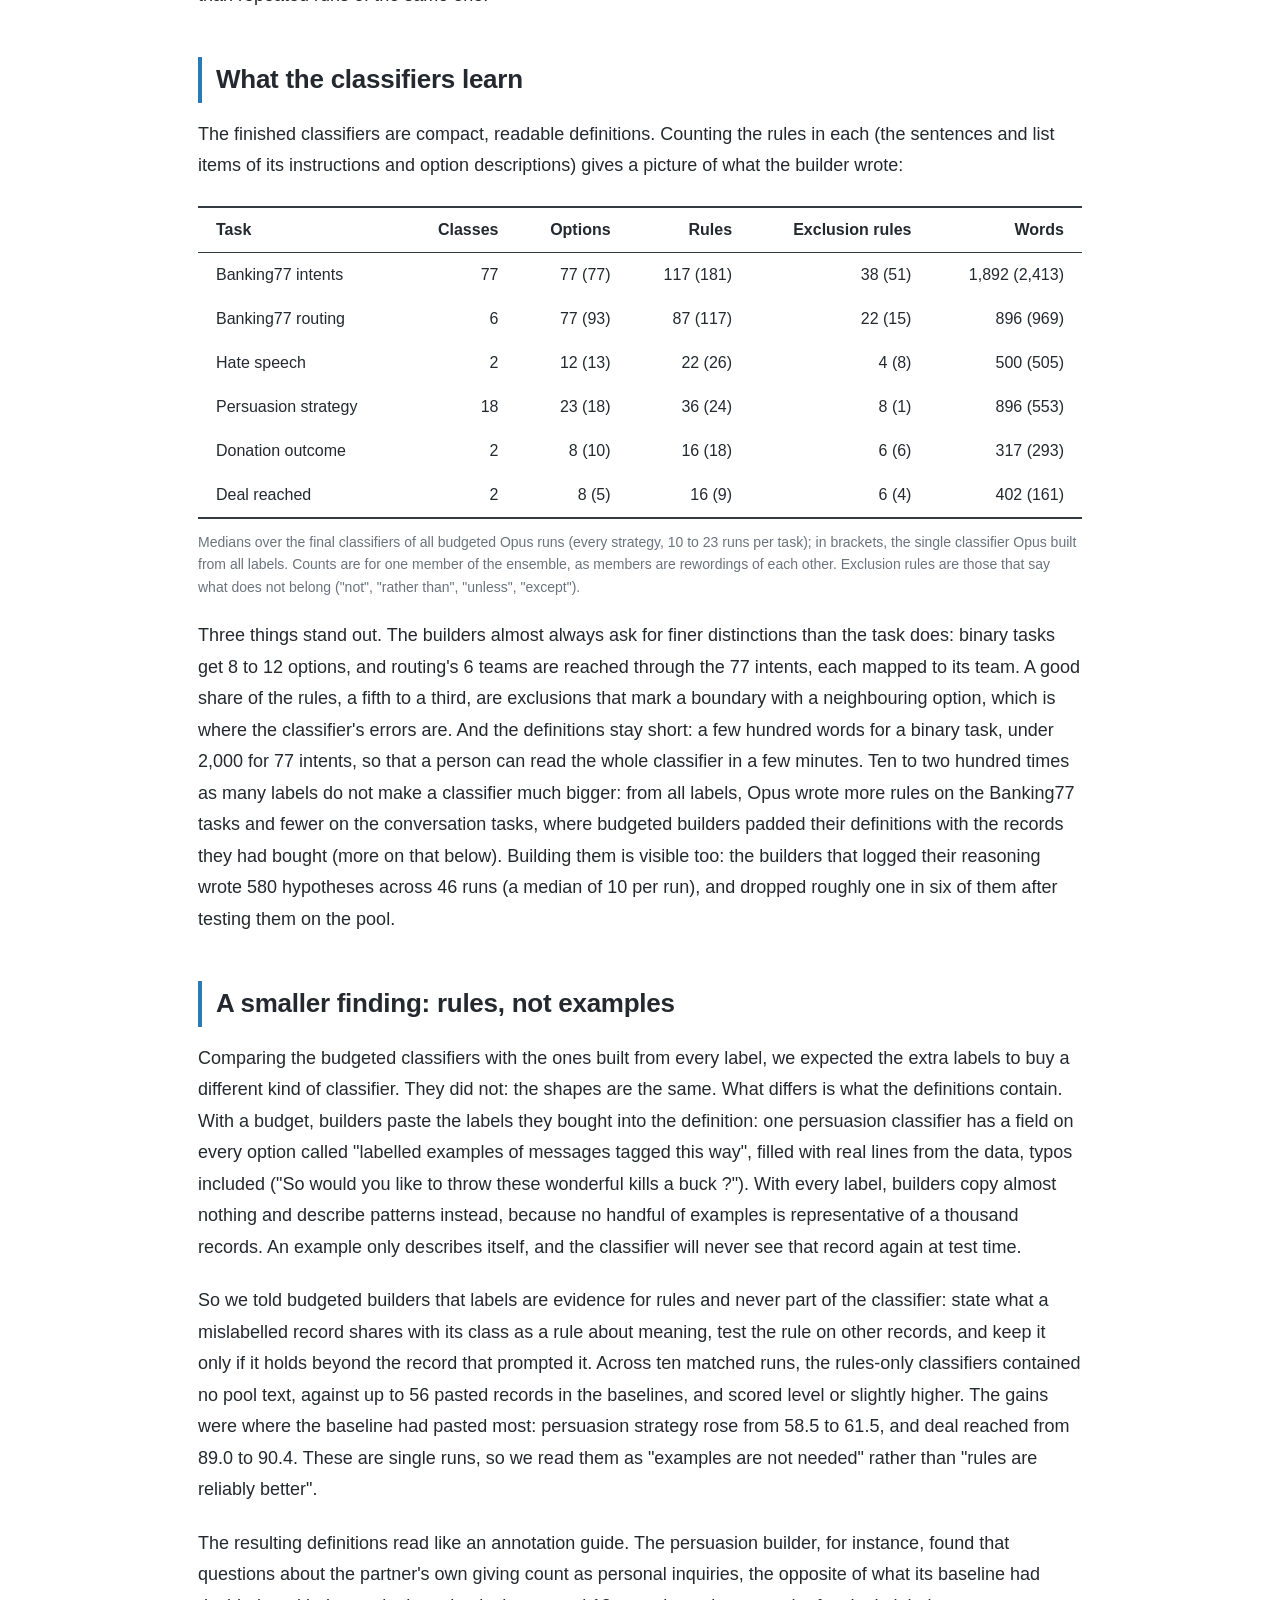
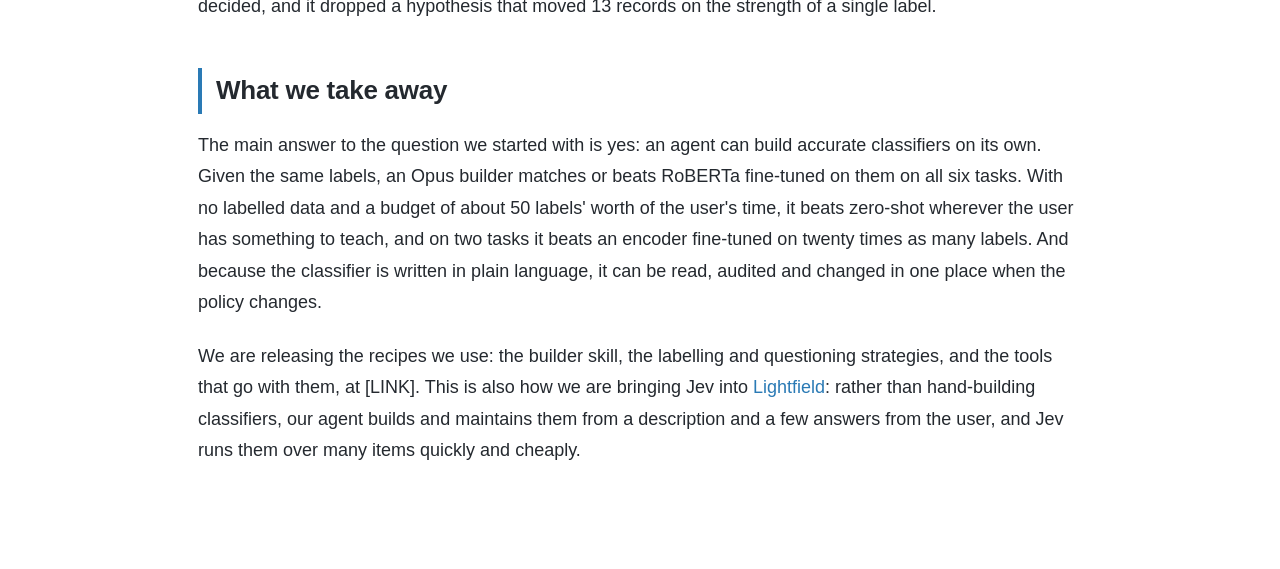
==== commit 3e1e19fd: "Classifier post: one metric scale, highlight best scores Co-authored-by: Cursor <cursoragent@cursor." ====
--- a/posts/classifier-builders-rules-not-examples.html
+++ b/posts/classifier-builders-rules-not-examples.html
@@ -141,19 +141,19 @@
               <tr><th>Task</th><th>Training labels</th><th>RoBERTa, fine-tuned</th><th>Opus NL classifier</th></tr>
             </thead>
             <tbody>
-              <tr><td>Banking77 intents</td><td>9,792</td><td>91.1%</td><td>91.9%</td></tr>
-              <tr><td>Banking77 routing</td><td>9,792</td><td>96.8%</td><td>97.5%</td></tr>
-              <tr><td>Hate speech</td><td>1,000</td><td>0.780</td><td>0.823</td></tr>
-              <tr><td>Persuasion strategy</td><td>1,002</td><td>0.582</td><td>0.616</td></tr>
-              <tr><td>Donation outcome</td><td>500</td><td>0.675</td><td>0.680</td></tr>
-              <tr><td>Deal reached</td><td>4,947</td><td>0.889</td><td>0.896</td></tr>
-            </tbody>
-          </table>
-        </div>
-
-        <p class="table-note">Test scores: accuracy for the Banking77 tasks, macro-F1 for the rest. One run per cell.</p>
-
-        <p>The NL classifier matches or beats the fine-tuned encoder on all six tasks, by 0.03 to 0.04 macro-F1 on hate speech and persuasion and by less than a point elsewhere, which we read as parity. It is not the state of the art: published full fine-tuning on Banking77 intents reaches 94.1%. But it gets with specialized classifiers. Donation outcome is the odd one out: neither system beats a zero-shot classifier (0.733), because whether someone ends up donating is barely predictable from the conversation.</p>
+              <tr><td>Banking77 intents</td><td>9,792</td><td>91.1</td><td><strong>91.9</strong></td></tr>
+              <tr><td>Banking77 routing</td><td>9,792</td><td>96.8</td><td><strong>97.5</strong></td></tr>
+              <tr><td>Hate speech</td><td>1,000</td><td>78.0</td><td><strong>82.3</strong></td></tr>
+              <tr><td>Persuasion strategy</td><td>1,002</td><td>58.2</td><td><strong>61.6</strong></td></tr>
+              <tr><td>Donation outcome</td><td>500</td><td>67.5</td><td><strong>68.0</strong></td></tr>
+              <tr><td>Deal reached</td><td>4,947</td><td>88.9</td><td><strong>89.6</strong></td></tr>
+            </tbody>
+          </table>
+        </div>
+
+        <p class="table-note">Test scores: accuracy for the Banking77 tasks, macro-F1 for the rest, both on a 0–100 scale. One run per cell.</p>
+
+        <p>The NL classifier matches or beats the fine-tuned encoder on all six tasks, by 3.4 to 4.3 points on hate speech and persuasion and by less than a point elsewhere, which we read as parity. It is not the state of the art: published full fine-tuning on Banking77 intents reaches 94.1. But it gets with specialized classifiers. Donation outcome is the odd one out: neither system beats a zero-shot classifier (73.3), because whether someone ends up donating is barely predictable from the conversation.</p>
 
         <h2>Without labels: active learning with the user</h2>
 
@@ -165,19 +165,19 @@
               <tr><th>Task</th><th>Zero-shot</th><th>Opus, 100 points</th><th>Opus, all labels</th></tr>
             </thead>
             <tbody>
-              <tr><td>Banking77 intents</td><td>80.2%</td><td>86.8%</td><td>91.9%</td></tr>
-              <tr><td>Banking77 routing</td><td>73.7%</td><td>90.5%</td><td>97.5%</td></tr>
-              <tr><td>Hate speech</td><td>0.741</td><td>0.804</td><td>0.823</td></tr>
-              <tr><td>Persuasion strategy</td><td>0.455</td><td>0.603</td><td>0.616</td></tr>
-              <tr><td>Donation outcome</td><td>0.733</td><td>0.720</td><td>0.680</td></tr>
-              <tr><td>Deal reached</td><td>0.889</td><td>0.871</td><td>0.896</td></tr>
+              <tr><td>Banking77 intents</td><td>80.2</td><td>86.8</td><td><strong>91.9</strong></td></tr>
+              <tr><td>Banking77 routing</td><td>73.7</td><td>90.5</td><td><strong>97.5</strong></td></tr>
+              <tr><td>Hate speech</td><td>74.1</td><td>80.4</td><td><strong>82.3</strong></td></tr>
+              <tr><td>Persuasion strategy</td><td>45.5</td><td>60.3</td><td><strong>61.6</strong></td></tr>
+              <tr><td>Donation outcome</td><td><strong>73.3</strong></td><td>72.0</td><td>68.0</td></tr>
+              <tr><td>Deal reached</td><td>88.9</td><td>87.1</td><td><strong>89.6</strong></td></tr>
             </tbody>
           </table>
         </div>
 
         <p class="table-note">Zero-shot is a Jev classifier built from the class names and description alone. The 100-point column averages 3 to 15 runs per task, across strategies.</p>
 
-        <p>Wherever the user has something to teach, about 50 labels' worth of their time beats zero-shot by a wide margin: 6.6 points on intents, 16.8 on routing, 0.06 macro-F1 on hate speech and 0.15 on persuasion. On hate speech and persuasion, the budgeted classifiers even beat RoBERTa fine-tuned on twenty times as many labels (0.804 against 0.780, and 0.603 against 0.582). On donation and deal, zero-shot is already at the ceiling and there is nothing to learn.</p>
+        <p>Wherever the user has something to teach, about 50 labels' worth of their time beats zero-shot by a wide margin: 6.6 points on intents, 16.8 on routing, 6.3 on hate speech and 14.8 on persuasion. On hate speech and persuasion, the budgeted classifiers even beat RoBERTa fine-tuned on twenty times as many labels (80.4 against 78.0, and 60.3 against 58.2). On donation and deal, zero-shot is already at the ceiling and there is nothing to learn.</p>
 
         <h3>Active-learning strategies</h3>
 
@@ -199,20 +199,20 @@
               <tr><th>Strategy</th><th>Intents</th><th>Routing</th><th>Hate speech</th><th>Persuasion</th><th>Donation</th><th>Deal</th></tr>
             </thead>
             <tbody>
-              <tr><td>Free</td><td>—</td><td>92.6%</td><td>—</td><td>0.604</td><td>0.700</td><td>0.897</td></tr>
-              <tr><td>Uncertainty</td><td><strong>87.9%</strong></td><td>87.4%</td><td>0.751</td><td>0.585</td><td><strong>0.734</strong></td><td>0.890</td></tr>
-              <tr><td>Uncertainty + rules</td><td>87.4%</td><td>88.9%</td><td>0.790</td><td>0.570</td><td>0.732</td><td><strong>0.908</strong></td></tr>
-              <tr><td>Policy first</td><td>85.1%</td><td>91.3%</td><td><strong>0.813</strong></td><td><strong>0.607</strong></td><td>0.733</td><td>0.832</td></tr>
-              <tr><td>Policy, labels first</td><td>—</td><td>92.4%</td><td>0.795</td><td>0.549</td><td>0.699</td><td>0.827</td></tr>
-              <tr><td>Interview</td><td>85.9%</td><td>89.7%</td><td>0.791</td><td>0.590</td><td>0.720</td><td>0.870</td></tr>
-              <tr><td>Interview, lean</td><td>86.4%</td><td><strong>93.0%</strong></td><td>0.791</td><td>0.584</td><td>0.722</td><td>0.868</td></tr>
+              <tr><td>Free</td><td>—</td><td>92.6</td><td>—</td><td>60.4</td><td>70.0</td><td>89.7</td></tr>
+              <tr><td>Uncertainty</td><td><strong>87.9</strong></td><td>87.4</td><td>75.1</td><td>58.5</td><td><strong>73.4</strong></td><td>89.0</td></tr>
+              <tr><td>Uncertainty + rules</td><td>87.4</td><td>88.9</td><td>79.0</td><td>57.0</td><td>73.2</td><td><strong>90.8</strong></td></tr>
+              <tr><td>Policy first</td><td>85.1</td><td>91.3</td><td><strong>81.3</strong></td><td><strong>60.7</strong></td><td>73.3</td><td>83.2</td></tr>
+              <tr><td>Policy, labels first</td><td>—</td><td>92.4</td><td>79.5</td><td>54.9</td><td>69.9</td><td>82.7</td></tr>
+              <tr><td>Interview</td><td>85.9</td><td>89.7</td><td>79.1</td><td>59.0</td><td>72.0</td><td>87.0</td></tr>
+              <tr><td>Interview, lean</td><td>86.4</td><td><strong>93.0</strong></td><td>79.1</td><td>58.4</td><td>72.2</td><td>86.8</td></tr>
             </tbody>
           </table>
         </div>
 
         <p class="table-note">Opus builders, 100 points, test set. All routing cells, both interview rows, and several intents and hate speech cells average two or three runs; the rest are single runs.</p>
 
-        <p>The best strategy depends on where the missing knowledge lives. On Banking77 intents, whose meaning is in the text, uncertainty sampling works best, and spending a third of the budget on questions costs 2.8 points. On hate speech, where the labels follow a policy the builder cannot infer (hate against women and immigrants only), the order reverses: asking about the policy first reaches 0.813, against 0.751 for uncertainty sampling. On routing, where the mapping of intents to teams is private, uncertainty sampling is the worst choice: a counter-intuitive assignment sends a whole intent to the wrong team with confidence, so its records never look uncertain. The lean interview does best there: one message of questions about the routing rules took the first draft from about 81% to 88–91%, and the runs finished at 93.0% on average. Piling more steps into the procedure did not help: the full interview scored below the best strategy on every task, because its fixed allowances left too few labels for what the builder actually needed to learn. On persuasion, where the builder already knows the annotation scheme, and on donation and deal, where nothing much is left to learn, the strategies differ less than repeated runs of the same one.</p>
+        <p>The best strategy depends on where the missing knowledge lives. On Banking77 intents, whose meaning is in the text, uncertainty sampling works best, and spending a third of the budget on questions costs 2.8 points. On hate speech, where the labels follow a policy the builder cannot infer (hate against women and immigrants only), the order reverses: asking about the policy first reaches 81.3, against 75.1 for uncertainty sampling. On routing, where the mapping of intents to teams is private, uncertainty sampling is the worst choice: a counter-intuitive assignment sends a whole intent to the wrong team with confidence, so its records never look uncertain. The lean interview does best there: one message of questions about the routing rules took the first draft from about 81 to 88–91, and the runs finished at 93.0 on average. Piling more steps into the procedure did not help: the full interview scored below the best strategy on every task, because its fixed allowances left too few labels for what the builder actually needed to learn. On persuasion, where the builder already knows the annotation scheme, and on donation and deal, where nothing much is left to learn, the strategies differ less than repeated runs of the same one.</p>
 
         <h2>What the classifiers learn</h2>
 
@@ -242,7 +242,7 @@
 
         <p>Comparing the budgeted classifiers with the ones built from every label, we expected the extra labels to buy a different kind of classifier. They did not: the shapes are the same. What differs is what the definitions contain. With a budget, builders paste the labels they bought into the definition: one persuasion classifier has a field on every option called "labelled examples of messages tagged this way", filled with real lines from the data, typos included ("So would you like to throw these wonderful kills a buck ?"). With every label, builders copy almost nothing and describe patterns instead, because no handful of examples is representative of a thousand records. An example only describes itself, and the classifier will never see that record again at test time.</p>
 
-        <p>So we told budgeted builders that labels are evidence for rules and never part of the classifier: state what a mislabelled record shares with its class as a rule about meaning, test the rule on other records, and keep it only if it holds beyond the record that prompted it. Across ten matched runs, the rules-only classifiers contained no pool text, against up to 56 pasted records in the baselines, and scored level or slightly higher. The gains were where the baseline had pasted most: persuasion strategy rose from 0.585 to 0.615, and deal reached from 0.890 to 0.904. These are single runs, so we read them as "examples are not needed" rather than "rules are reliably better".</p>
+        <p>So we told budgeted builders that labels are evidence for rules and never part of the classifier: state what a mislabelled record shares with its class as a rule about meaning, test the rule on other records, and keep it only if it holds beyond the record that prompted it. Across ten matched runs, the rules-only classifiers contained no pool text, against up to 56 pasted records in the baselines, and scored level or slightly higher. The gains were where the baseline had pasted most: persuasion strategy rose from 58.5 to 61.5, and deal reached from 89.0 to 90.4. These are single runs, so we read them as "examples are not needed" rather than "rules are reliably better".</p>
 
         <p>The resulting definitions read like an annotation guide. The persuasion builder, for instance, found that questions about the partner's own giving count as personal inquiries, the opposite of what its baseline had decided, and it dropped a hypothesis that moved 13 records on the strength of a single label.</p>
 
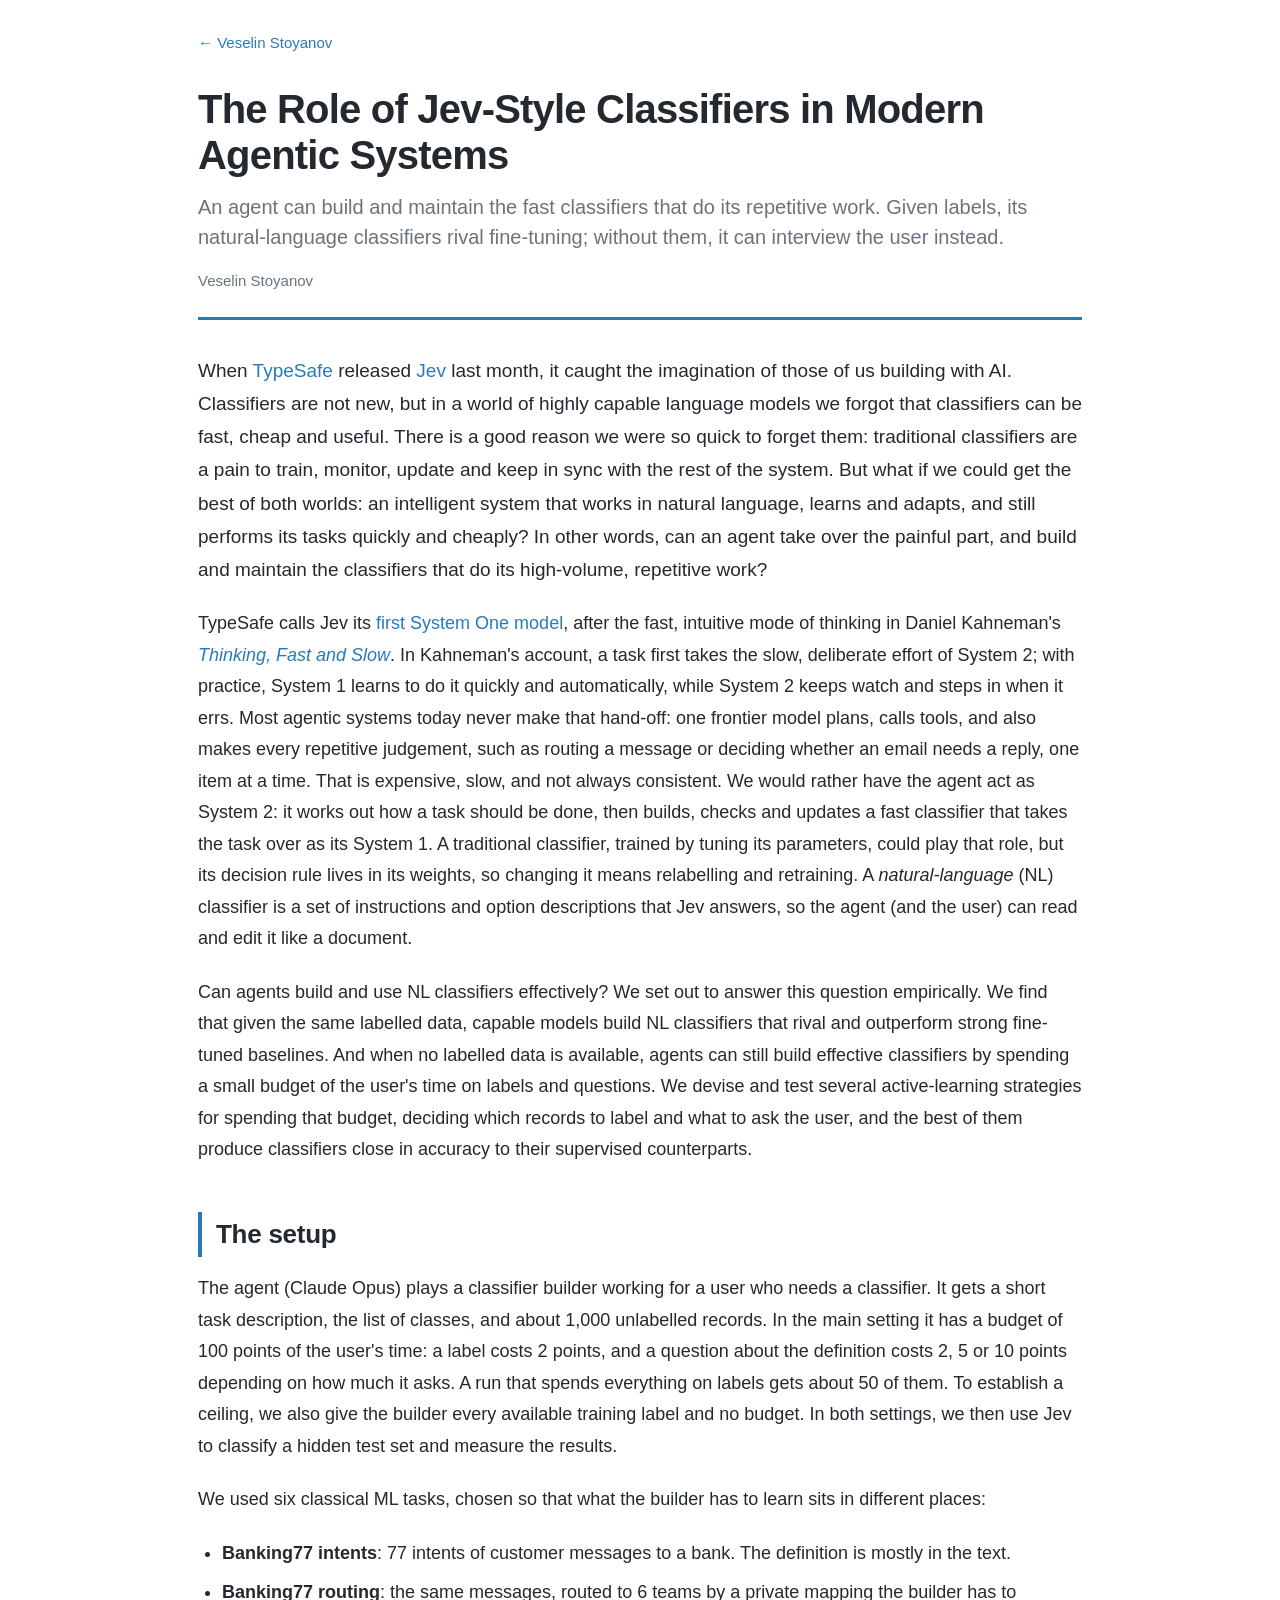
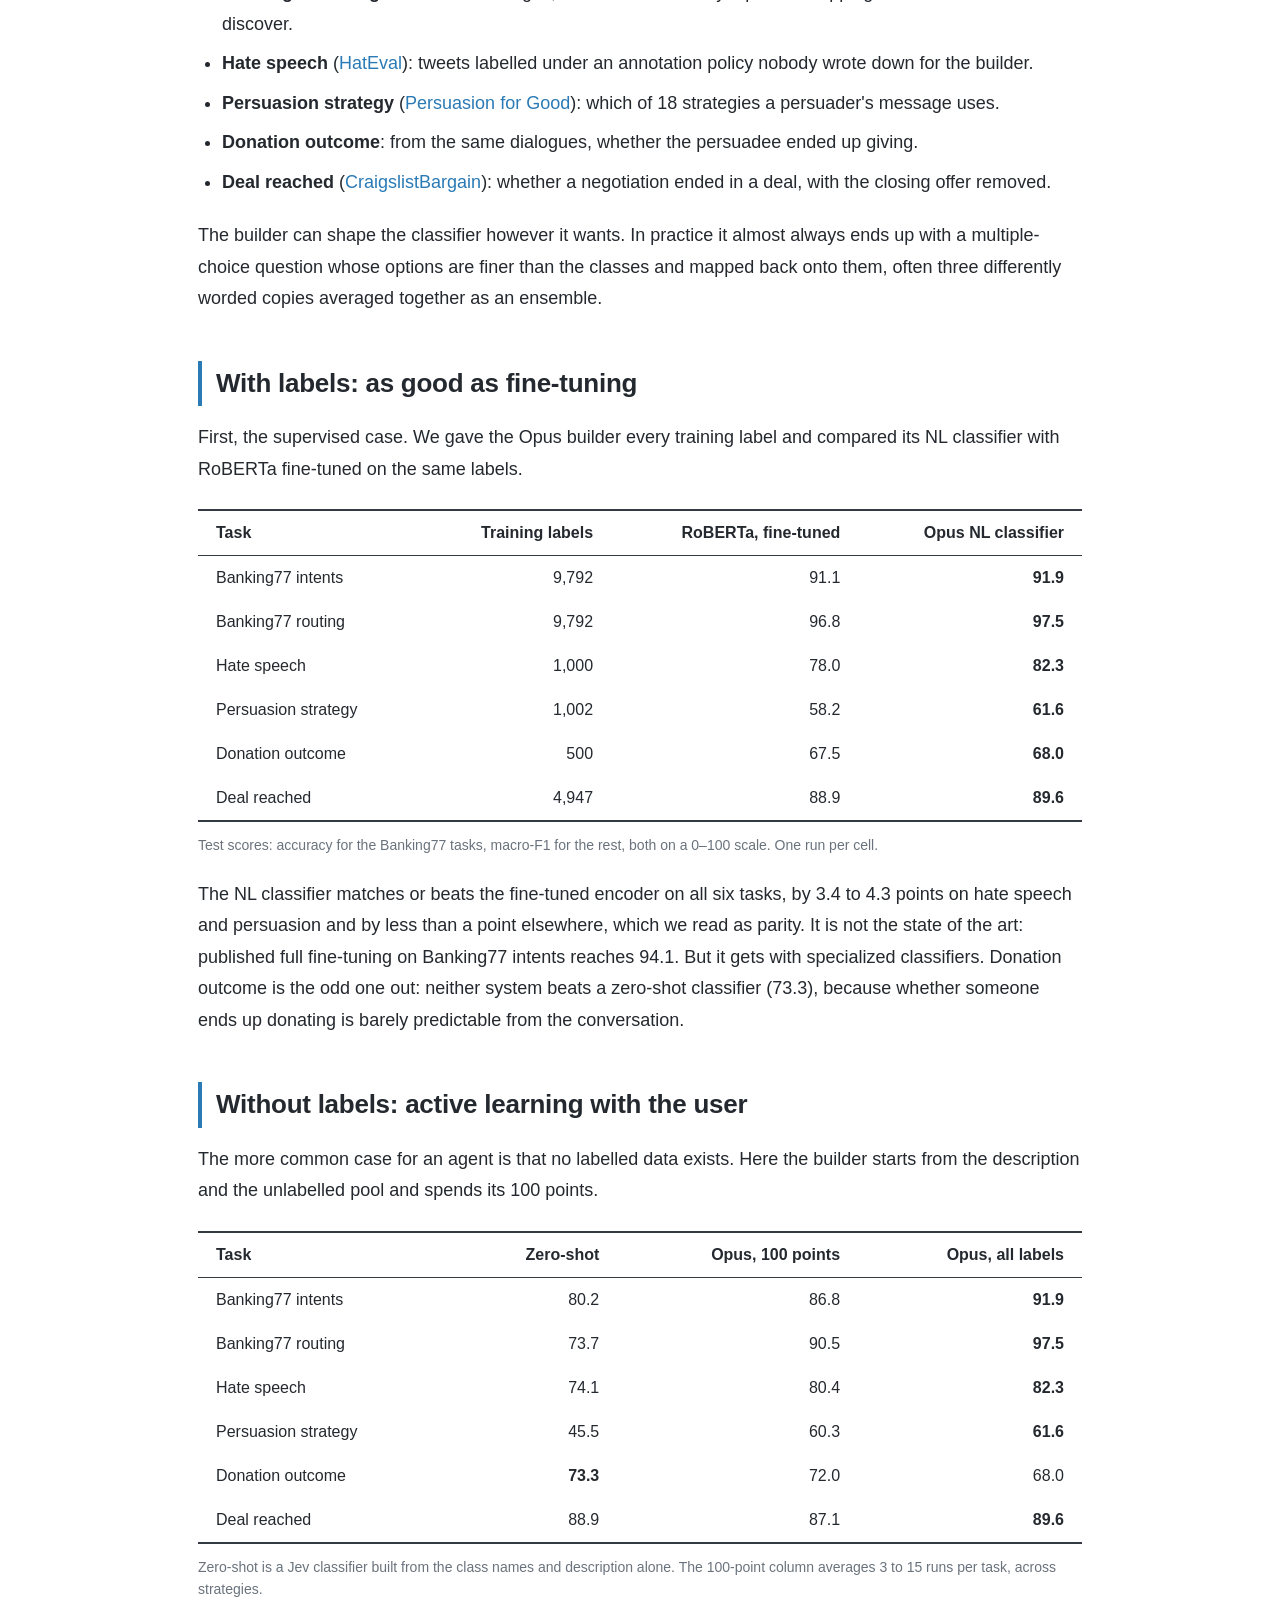
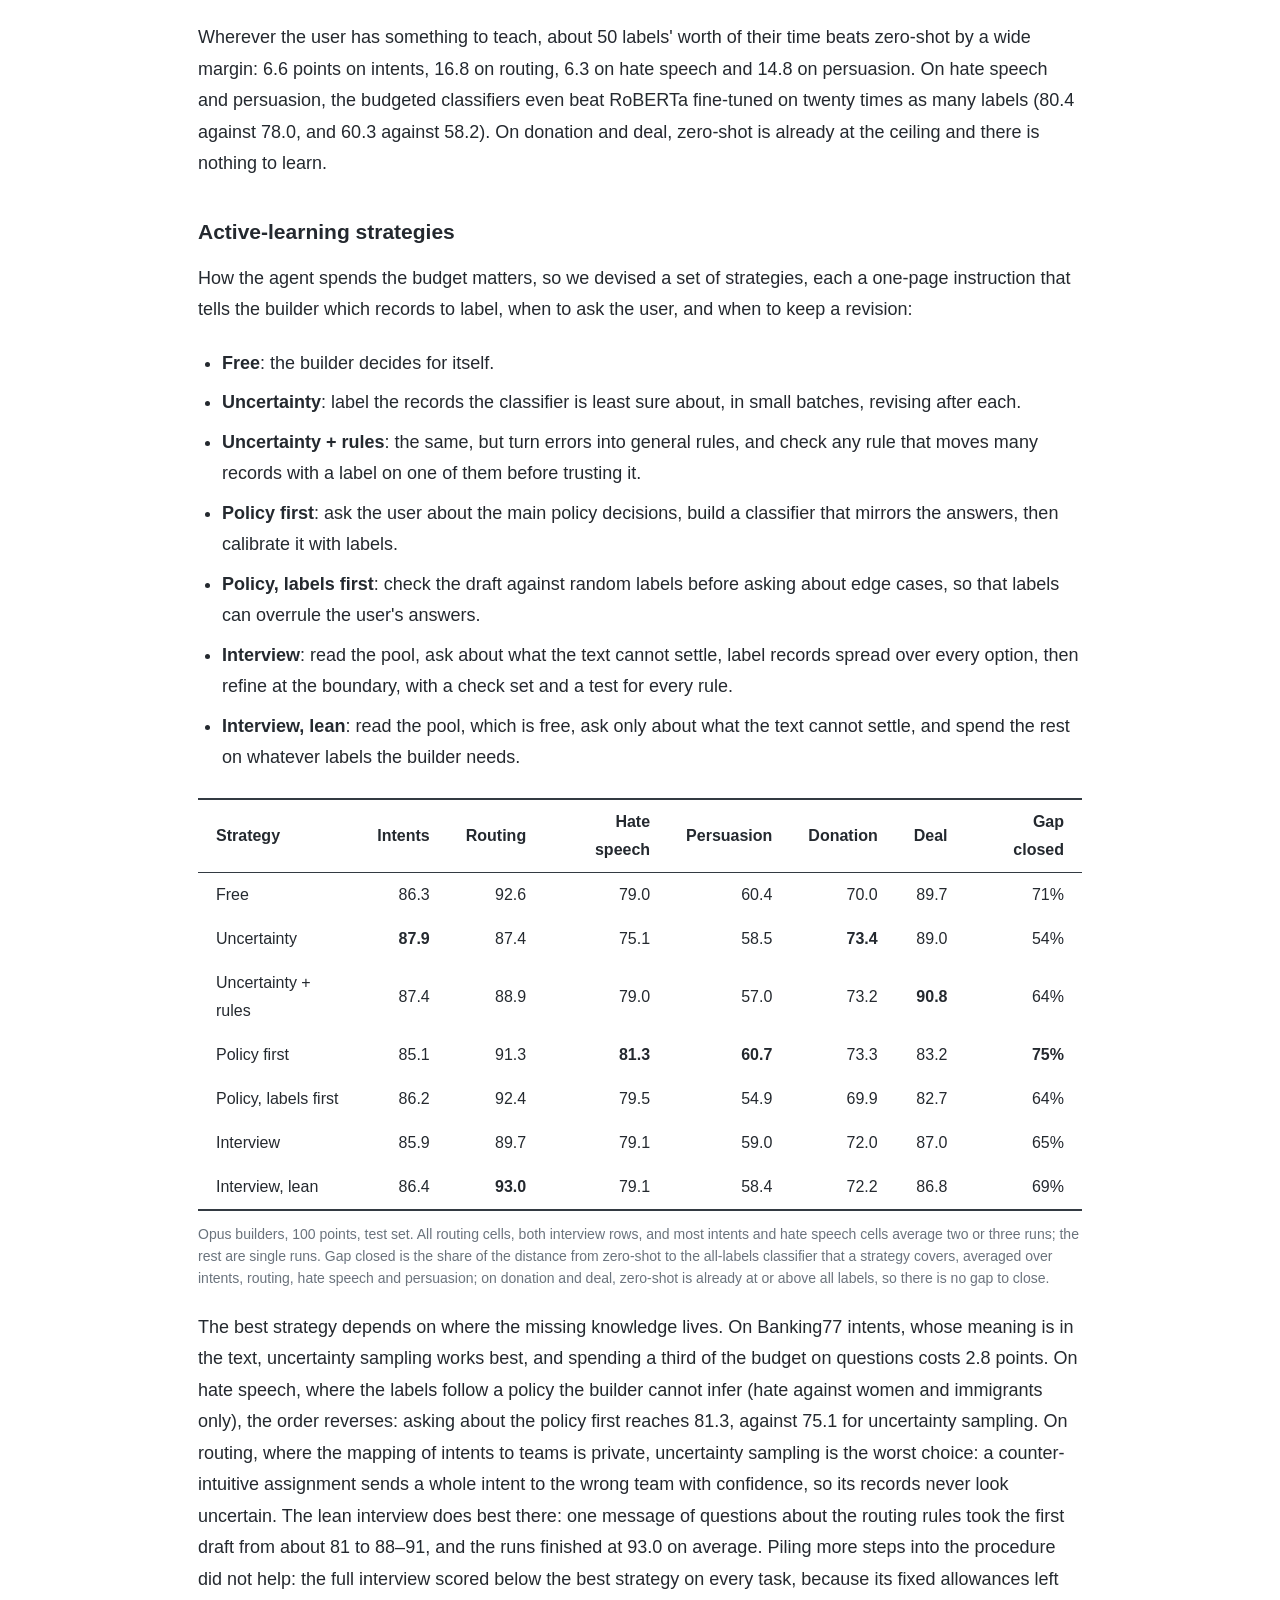
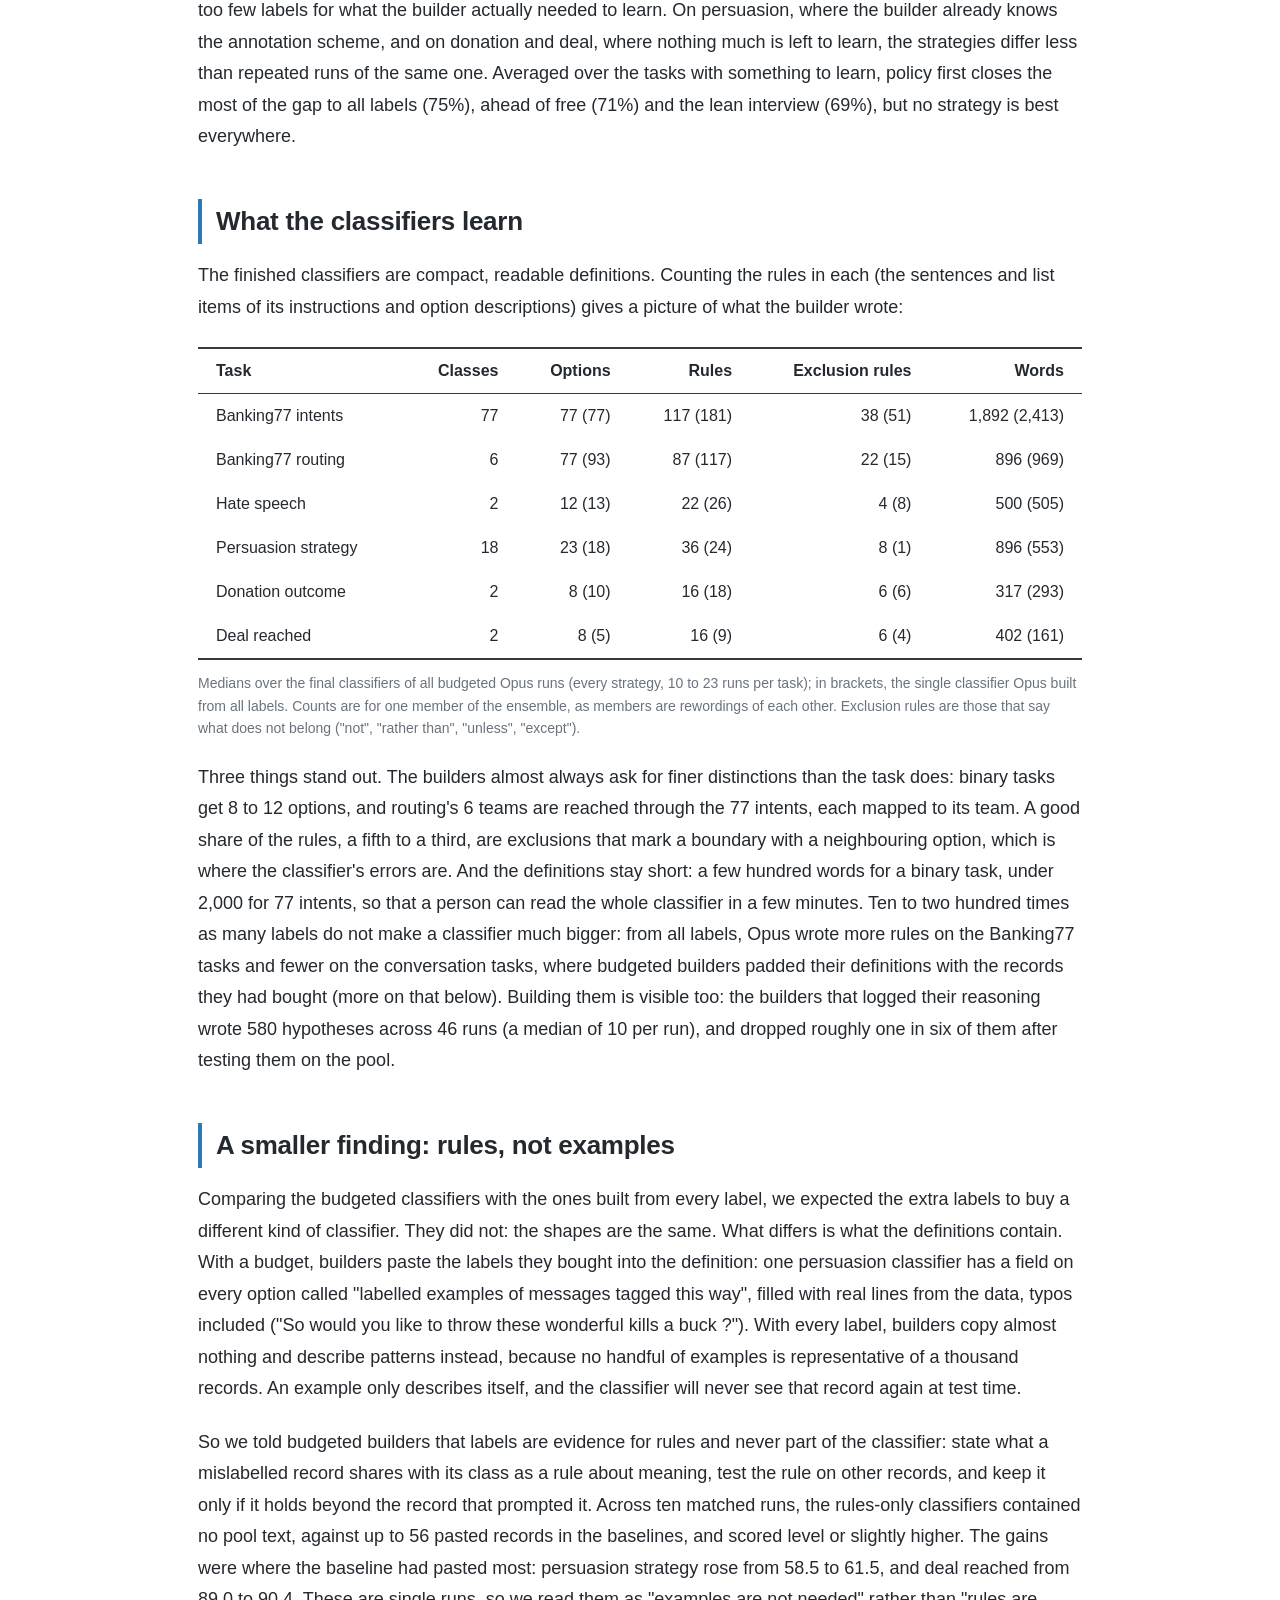
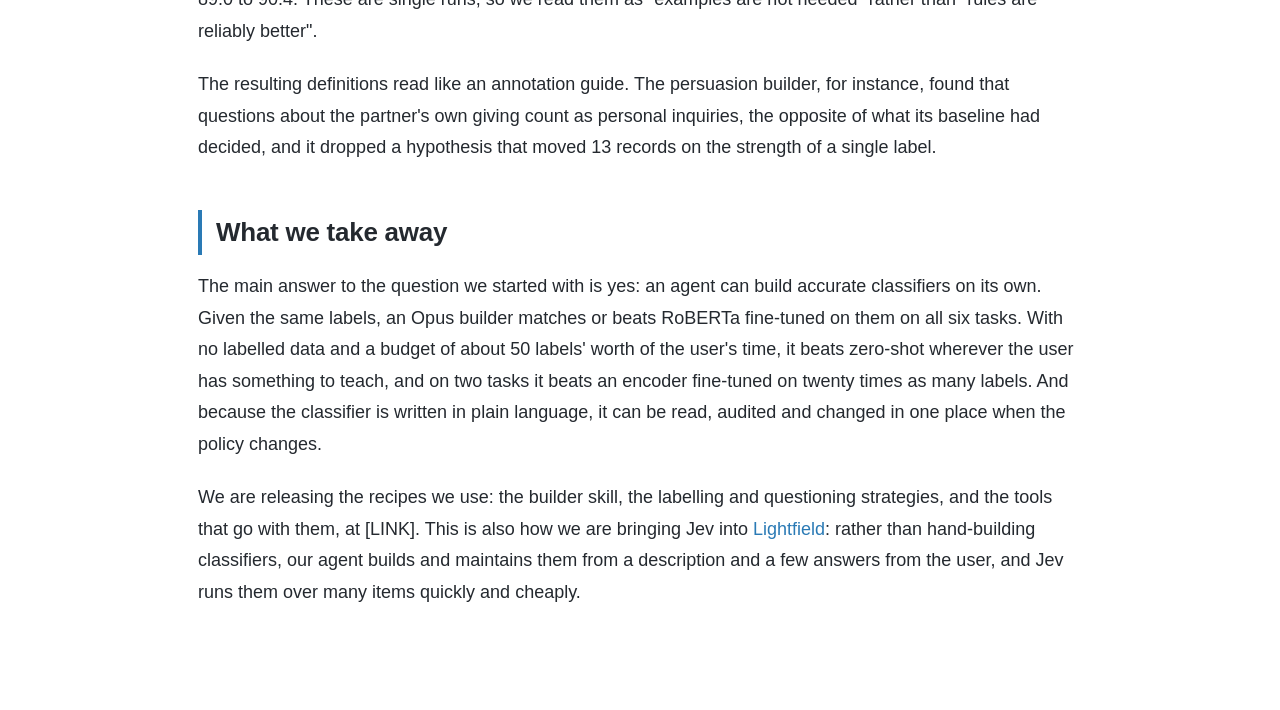
==== commit 91b176c7: "Classifier post: complete strategy table, add gap-closed aggregate Co-authored-by: Cursor <cursorage" ====
--- a/posts/classifier-builders-rules-not-examples.html
+++ b/posts/classifier-builders-rules-not-examples.html
@@ -196,23 +196,23 @@
         <div class="table-scroll">
           <table class="results">
             <thead>
-              <tr><th>Strategy</th><th>Intents</th><th>Routing</th><th>Hate speech</th><th>Persuasion</th><th>Donation</th><th>Deal</th></tr>
-            </thead>
-            <tbody>
-              <tr><td>Free</td><td>—</td><td>92.6</td><td>—</td><td>60.4</td><td>70.0</td><td>89.7</td></tr>
-              <tr><td>Uncertainty</td><td><strong>87.9</strong></td><td>87.4</td><td>75.1</td><td>58.5</td><td><strong>73.4</strong></td><td>89.0</td></tr>
-              <tr><td>Uncertainty + rules</td><td>87.4</td><td>88.9</td><td>79.0</td><td>57.0</td><td>73.2</td><td><strong>90.8</strong></td></tr>
-              <tr><td>Policy first</td><td>85.1</td><td>91.3</td><td><strong>81.3</strong></td><td><strong>60.7</strong></td><td>73.3</td><td>83.2</td></tr>
-              <tr><td>Policy, labels first</td><td>—</td><td>92.4</td><td>79.5</td><td>54.9</td><td>69.9</td><td>82.7</td></tr>
-              <tr><td>Interview</td><td>85.9</td><td>89.7</td><td>79.1</td><td>59.0</td><td>72.0</td><td>87.0</td></tr>
-              <tr><td>Interview, lean</td><td>86.4</td><td><strong>93.0</strong></td><td>79.1</td><td>58.4</td><td>72.2</td><td>86.8</td></tr>
-            </tbody>
-          </table>
-        </div>
-
-        <p class="table-note">Opus builders, 100 points, test set. All routing cells, both interview rows, and several intents and hate speech cells average two or three runs; the rest are single runs.</p>
-
-        <p>The best strategy depends on where the missing knowledge lives. On Banking77 intents, whose meaning is in the text, uncertainty sampling works best, and spending a third of the budget on questions costs 2.8 points. On hate speech, where the labels follow a policy the builder cannot infer (hate against women and immigrants only), the order reverses: asking about the policy first reaches 81.3, against 75.1 for uncertainty sampling. On routing, where the mapping of intents to teams is private, uncertainty sampling is the worst choice: a counter-intuitive assignment sends a whole intent to the wrong team with confidence, so its records never look uncertain. The lean interview does best there: one message of questions about the routing rules took the first draft from about 81 to 88–91, and the runs finished at 93.0 on average. Piling more steps into the procedure did not help: the full interview scored below the best strategy on every task, because its fixed allowances left too few labels for what the builder actually needed to learn. On persuasion, where the builder already knows the annotation scheme, and on donation and deal, where nothing much is left to learn, the strategies differ less than repeated runs of the same one.</p>
+              <tr><th>Strategy</th><th>Intents</th><th>Routing</th><th>Hate speech</th><th>Persuasion</th><th>Donation</th><th>Deal</th><th>Gap closed</th></tr>
+            </thead>
+            <tbody>
+              <tr><td>Free</td><td>86.3</td><td>92.6</td><td>79.0</td><td>60.4</td><td>70.0</td><td>89.7</td><td>71%</td></tr>
+              <tr><td>Uncertainty</td><td><strong>87.9</strong></td><td>87.4</td><td>75.1</td><td>58.5</td><td><strong>73.4</strong></td><td>89.0</td><td>54%</td></tr>
+              <tr><td>Uncertainty + rules</td><td>87.4</td><td>88.9</td><td>79.0</td><td>57.0</td><td>73.2</td><td><strong>90.8</strong></td><td>64%</td></tr>
+              <tr><td>Policy first</td><td>85.1</td><td>91.3</td><td><strong>81.3</strong></td><td><strong>60.7</strong></td><td>73.3</td><td>83.2</td><td><strong>75%</strong></td></tr>
+              <tr><td>Policy, labels first</td><td>86.2</td><td>92.4</td><td>79.5</td><td>54.9</td><td>69.9</td><td>82.7</td><td>64%</td></tr>
+              <tr><td>Interview</td><td>85.9</td><td>89.7</td><td>79.1</td><td>59.0</td><td>72.0</td><td>87.0</td><td>65%</td></tr>
+              <tr><td>Interview, lean</td><td>86.4</td><td><strong>93.0</strong></td><td>79.1</td><td>58.4</td><td>72.2</td><td>86.8</td><td>69%</td></tr>
+            </tbody>
+          </table>
+        </div>
+
+        <p class="table-note">Opus builders, 100 points, test set. All routing cells, both interview rows, and most intents and hate speech cells average two or three runs; the rest are single runs. Gap closed is the share of the distance from zero-shot to the all-labels classifier that a strategy covers, averaged over intents, routing, hate speech and persuasion; on donation and deal, zero-shot is already at or above all labels, so there is no gap to close.</p>
+
+        <p>The best strategy depends on where the missing knowledge lives. On Banking77 intents, whose meaning is in the text, uncertainty sampling works best, and spending a third of the budget on questions costs 2.8 points. On hate speech, where the labels follow a policy the builder cannot infer (hate against women and immigrants only), the order reverses: asking about the policy first reaches 81.3, against 75.1 for uncertainty sampling. On routing, where the mapping of intents to teams is private, uncertainty sampling is the worst choice: a counter-intuitive assignment sends a whole intent to the wrong team with confidence, so its records never look uncertain. The lean interview does best there: one message of questions about the routing rules took the first draft from about 81 to 88–91, and the runs finished at 93.0 on average. Piling more steps into the procedure did not help: the full interview scored below the best strategy on every task, because its fixed allowances left too few labels for what the builder actually needed to learn. On persuasion, where the builder already knows the annotation scheme, and on donation and deal, where nothing much is left to learn, the strategies differ less than repeated runs of the same one. Averaged over the tasks with something to learn, policy first closes the most of the gap to all labels (75%), ahead of free (71%) and the lean interview (69%), but no strategy is best everywhere.</p>
 
         <h2>What the classifiers learn</h2>
 
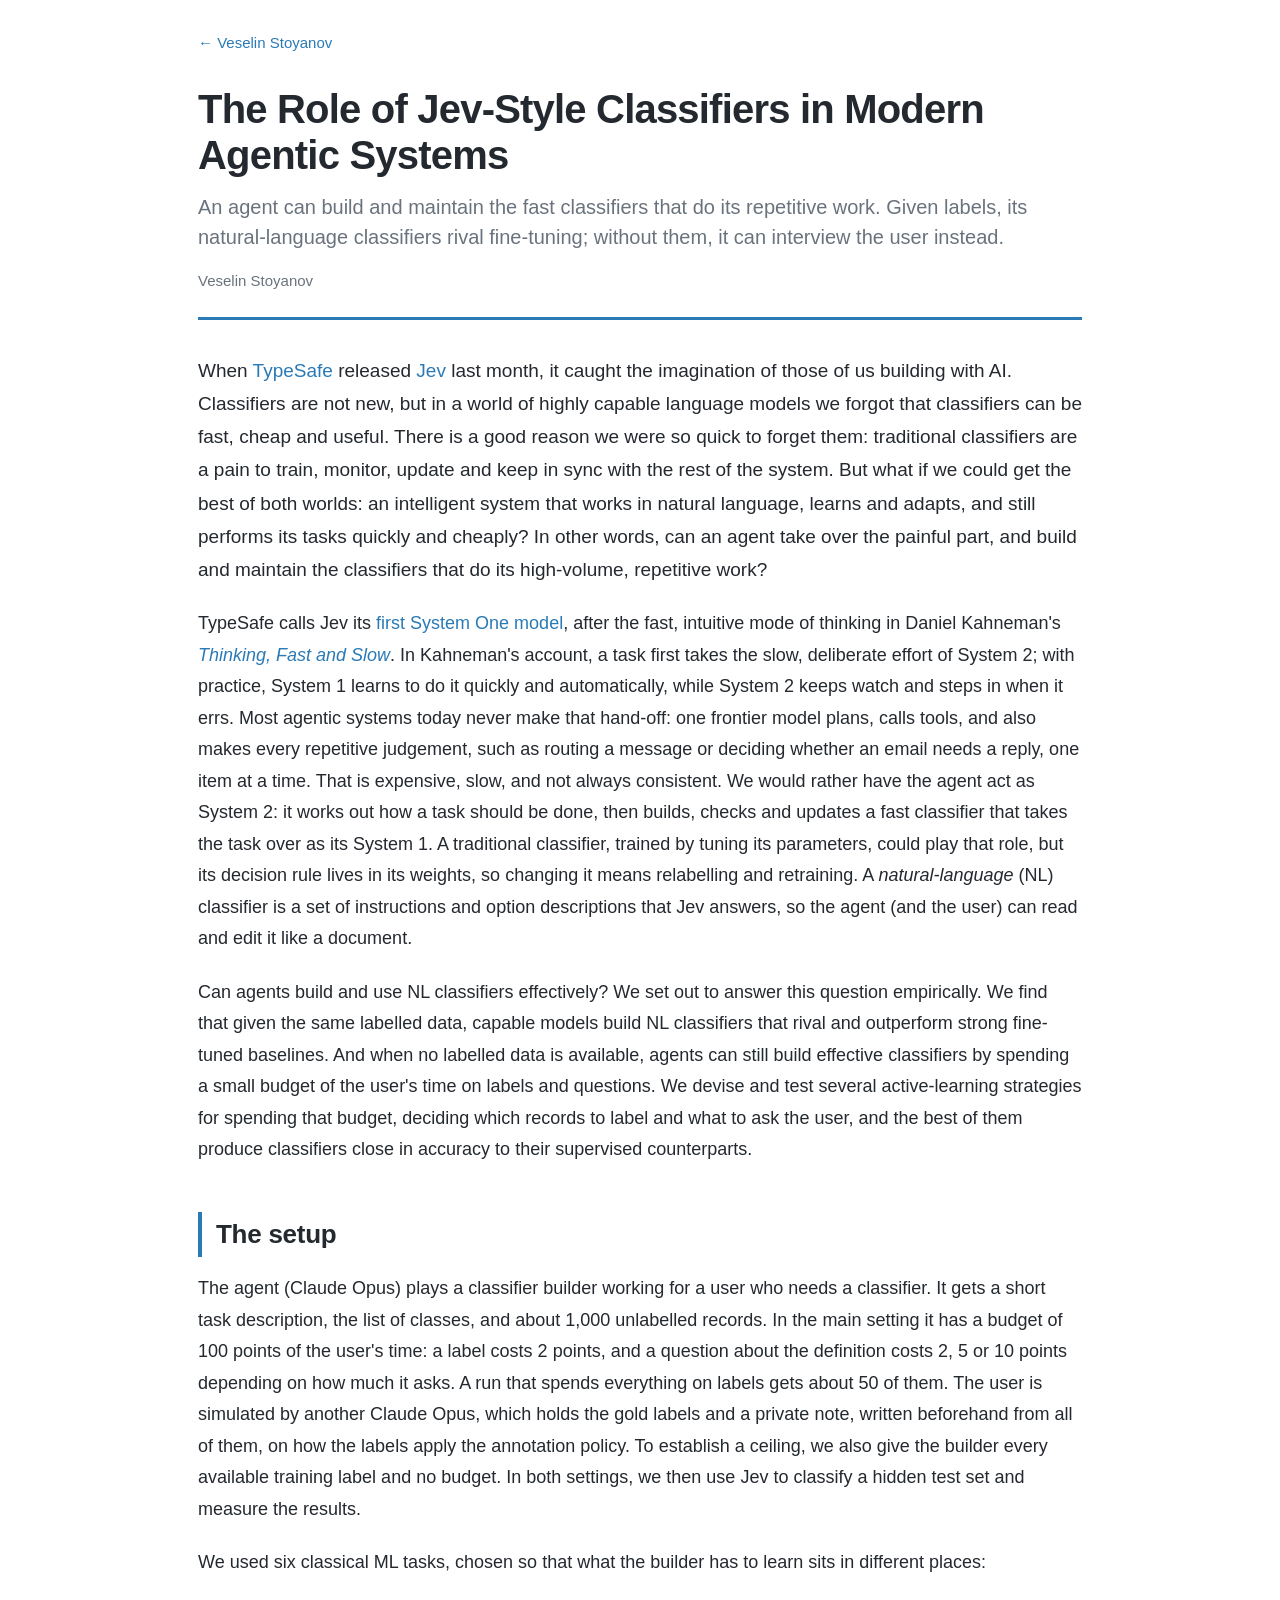
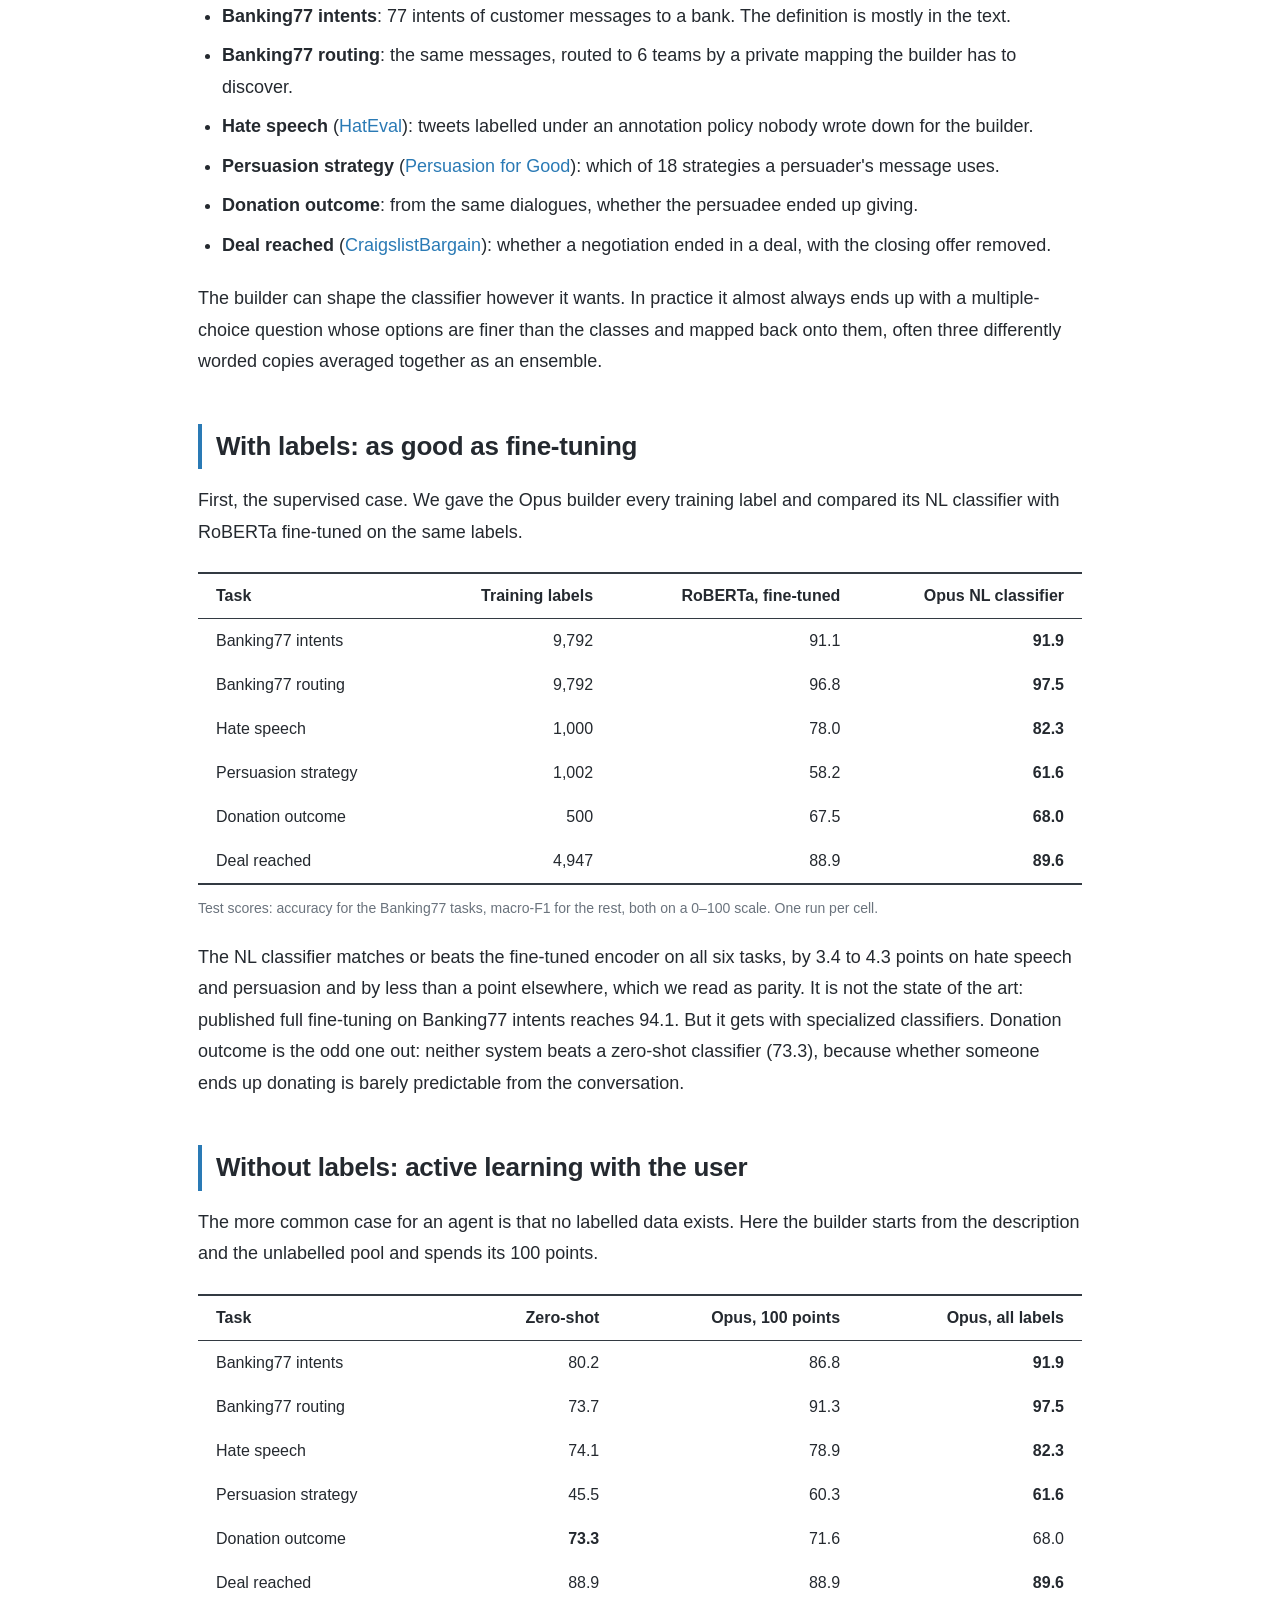
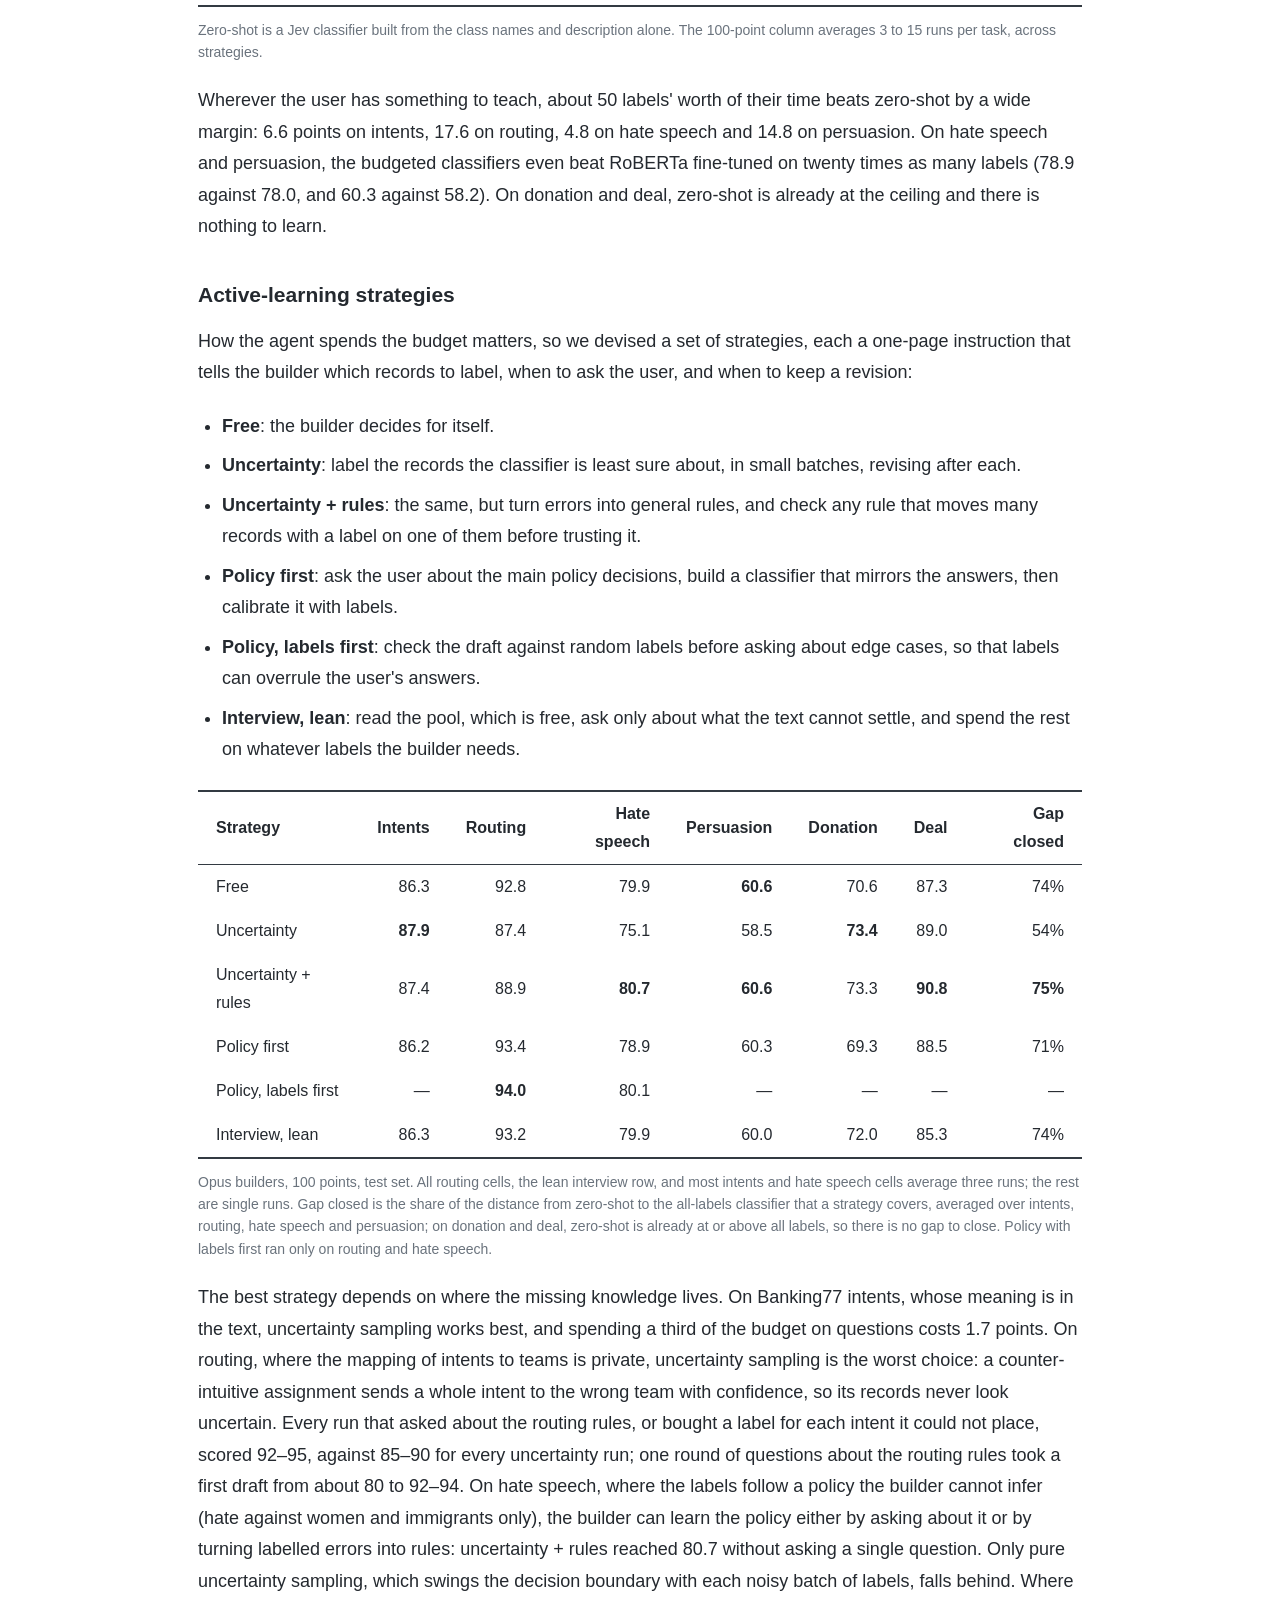
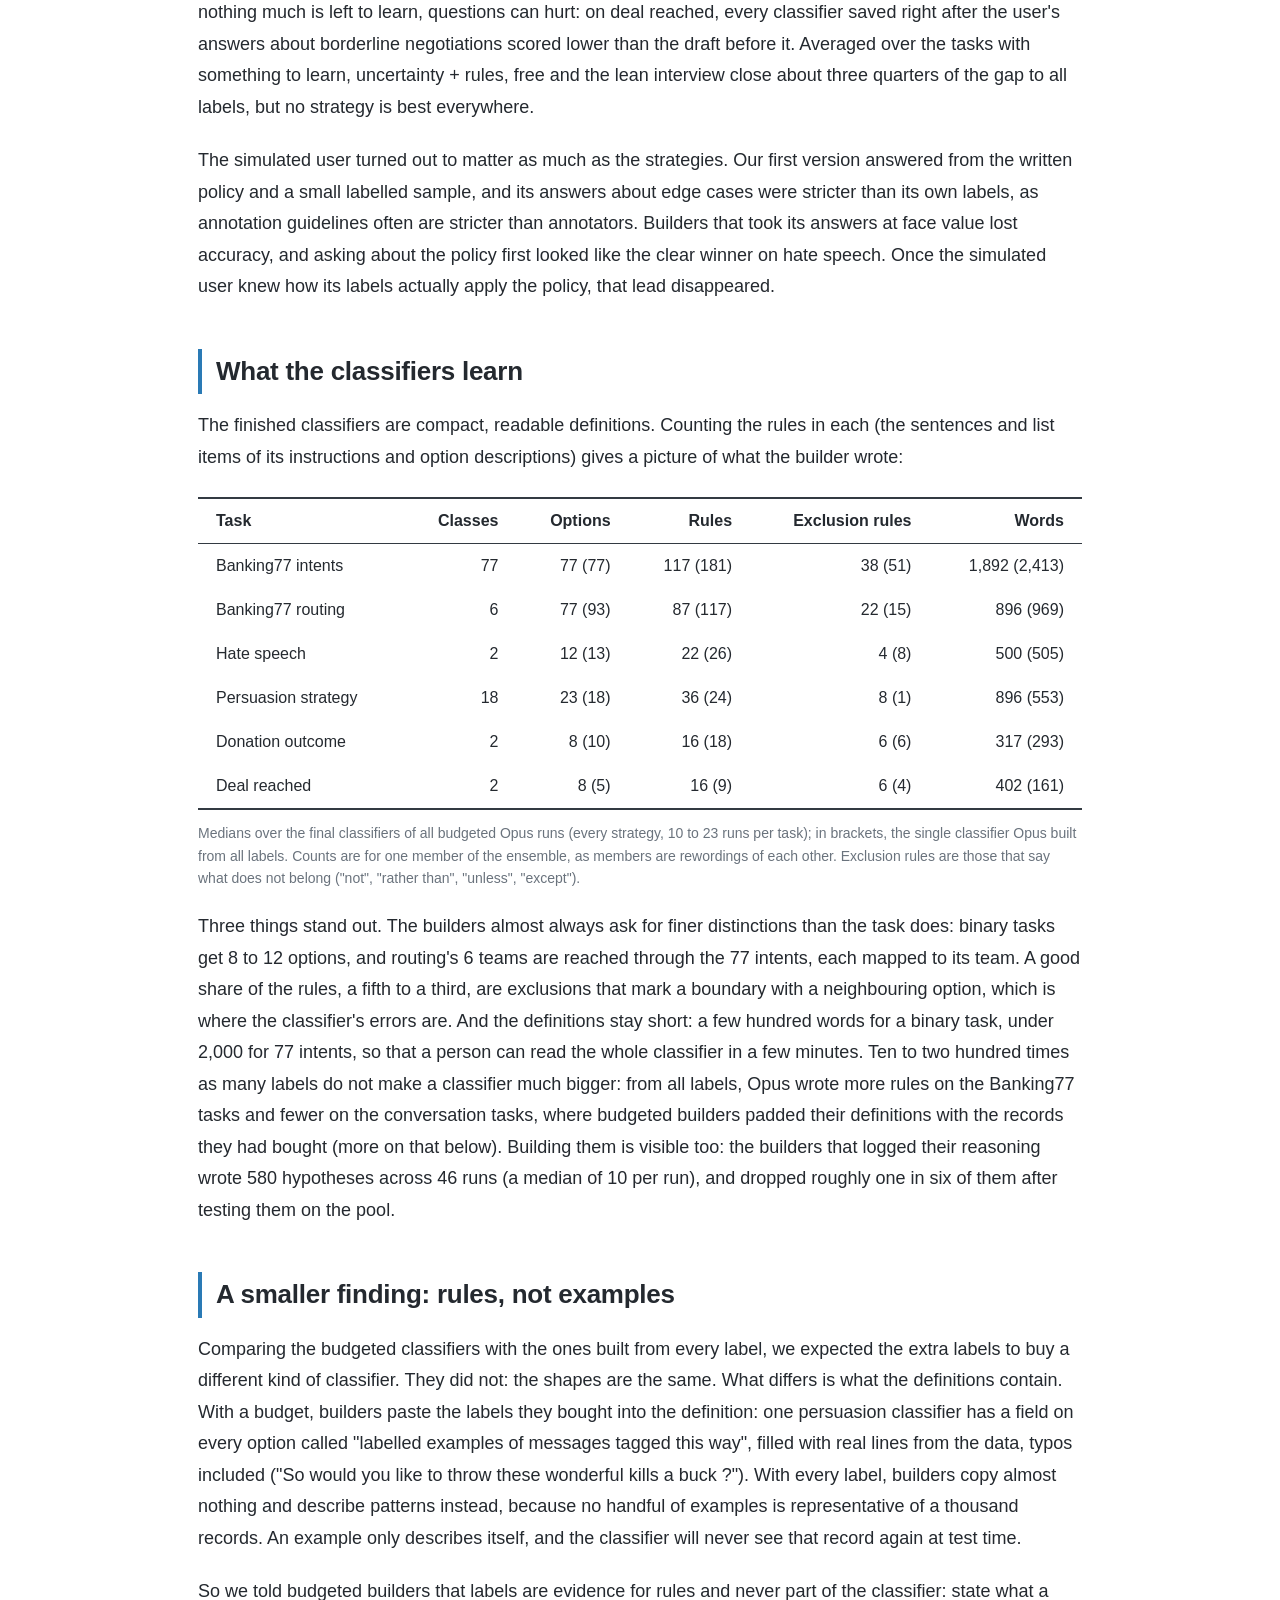
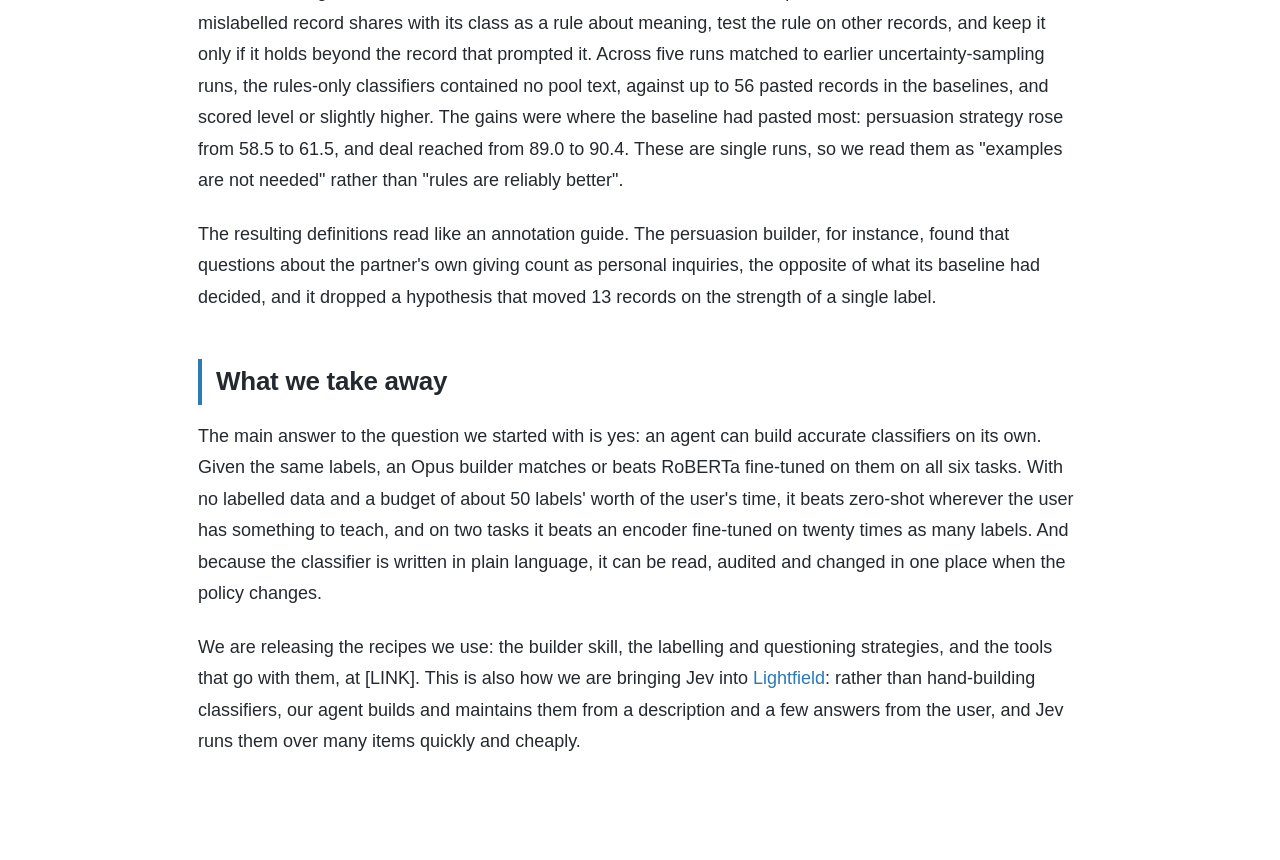
==== commit d9520126: "Classifier post: results with the grounded simulated user Co-authored-by: Cursor <cursoragent@cursor" ====
--- a/posts/classifier-builders-rules-not-examples.html
+++ b/posts/classifier-builders-rules-not-examples.html
@@ -116,7 +116,7 @@
 
         <h2>The setup</h2>
 
-        <p>The agent (Claude Opus) plays a classifier builder working for a user who needs a classifier. It gets a short task description, the list of classes, and about 1,000 unlabelled records. In the main setting it has a budget of 100 points of the user's time: a label costs 2 points, and a question about the definition costs 2, 5 or 10 points depending on how much it asks. A run that spends everything on labels gets about 50 of them. To establish a ceiling, we also give the builder every available training label and no budget. In both settings, we then use Jev to classify a hidden test set and measure the results.</p>
+        <p>The agent (Claude Opus) plays a classifier builder working for a user who needs a classifier. It gets a short task description, the list of classes, and about 1,000 unlabelled records. In the main setting it has a budget of 100 points of the user's time: a label costs 2 points, and a question about the definition costs 2, 5 or 10 points depending on how much it asks. A run that spends everything on labels gets about 50 of them. The user is simulated by another Claude Opus, which holds the gold labels and a private note, written beforehand from all of them, on how the labels apply the annotation policy. To establish a ceiling, we also give the builder every available training label and no budget. In both settings, we then use Jev to classify a hidden test set and measure the results.</p>
 
         <p>We used six classical ML tasks, chosen so that what the builder has to learn sits in different places:</p>
 
@@ -166,18 +166,18 @@
             </thead>
             <tbody>
               <tr><td>Banking77 intents</td><td>80.2</td><td>86.8</td><td><strong>91.9</strong></td></tr>
-              <tr><td>Banking77 routing</td><td>73.7</td><td>90.5</td><td><strong>97.5</strong></td></tr>
-              <tr><td>Hate speech</td><td>74.1</td><td>80.4</td><td><strong>82.3</strong></td></tr>
+              <tr><td>Banking77 routing</td><td>73.7</td><td>91.3</td><td><strong>97.5</strong></td></tr>
+              <tr><td>Hate speech</td><td>74.1</td><td>78.9</td><td><strong>82.3</strong></td></tr>
               <tr><td>Persuasion strategy</td><td>45.5</td><td>60.3</td><td><strong>61.6</strong></td></tr>
-              <tr><td>Donation outcome</td><td><strong>73.3</strong></td><td>72.0</td><td>68.0</td></tr>
-              <tr><td>Deal reached</td><td>88.9</td><td>87.1</td><td><strong>89.6</strong></td></tr>
+              <tr><td>Donation outcome</td><td><strong>73.3</strong></td><td>71.6</td><td>68.0</td></tr>
+              <tr><td>Deal reached</td><td>88.9</td><td>88.9</td><td><strong>89.6</strong></td></tr>
             </tbody>
           </table>
         </div>
 
         <p class="table-note">Zero-shot is a Jev classifier built from the class names and description alone. The 100-point column averages 3 to 15 runs per task, across strategies.</p>
 
-        <p>Wherever the user has something to teach, about 50 labels' worth of their time beats zero-shot by a wide margin: 6.6 points on intents, 16.8 on routing, 6.3 on hate speech and 14.8 on persuasion. On hate speech and persuasion, the budgeted classifiers even beat RoBERTa fine-tuned on twenty times as many labels (80.4 against 78.0, and 60.3 against 58.2). On donation and deal, zero-shot is already at the ceiling and there is nothing to learn.</p>
+        <p>Wherever the user has something to teach, about 50 labels' worth of their time beats zero-shot by a wide margin: 6.6 points on intents, 17.6 on routing, 4.8 on hate speech and 14.8 on persuasion. On hate speech and persuasion, the budgeted classifiers even beat RoBERTa fine-tuned on twenty times as many labels (78.9 against 78.0, and 60.3 against 58.2). On donation and deal, zero-shot is already at the ceiling and there is nothing to learn.</p>
 
         <h3>Active-learning strategies</h3>
 
@@ -189,7 +189,6 @@
           <li><strong>Uncertainty + rules</strong>: the same, but turn errors into general rules, and check any rule that moves many records with a label on one of them before trusting it.</li>
           <li><strong>Policy first</strong>: ask the user about the main policy decisions, build a classifier that mirrors the answers, then calibrate it with labels.</li>
           <li><strong>Policy, labels first</strong>: check the draft against random labels before asking about edge cases, so that labels can overrule the user's answers.</li>
-          <li><strong>Interview</strong>: read the pool, ask about what the text cannot settle, label records spread over every option, then refine at the boundary, with a check set and a test for every rule.</li>
           <li><strong>Interview, lean</strong>: read the pool, which is free, ask only about what the text cannot settle, and spend the rest on whatever labels the builder needs.</li>
         </ul>
 
@@ -199,20 +198,21 @@
               <tr><th>Strategy</th><th>Intents</th><th>Routing</th><th>Hate speech</th><th>Persuasion</th><th>Donation</th><th>Deal</th><th>Gap closed</th></tr>
             </thead>
             <tbody>
-              <tr><td>Free</td><td>86.3</td><td>92.6</td><td>79.0</td><td>60.4</td><td>70.0</td><td>89.7</td><td>71%</td></tr>
+              <tr><td>Free</td><td>86.3</td><td>92.8</td><td>79.9</td><td><strong>60.6</strong></td><td>70.6</td><td>87.3</td><td>74%</td></tr>
               <tr><td>Uncertainty</td><td><strong>87.9</strong></td><td>87.4</td><td>75.1</td><td>58.5</td><td><strong>73.4</strong></td><td>89.0</td><td>54%</td></tr>
-              <tr><td>Uncertainty + rules</td><td>87.4</td><td>88.9</td><td>79.0</td><td>57.0</td><td>73.2</td><td><strong>90.8</strong></td><td>64%</td></tr>
-              <tr><td>Policy first</td><td>85.1</td><td>91.3</td><td><strong>81.3</strong></td><td><strong>60.7</strong></td><td>73.3</td><td>83.2</td><td><strong>75%</strong></td></tr>
-              <tr><td>Policy, labels first</td><td>86.2</td><td>92.4</td><td>79.5</td><td>54.9</td><td>69.9</td><td>82.7</td><td>64%</td></tr>
-              <tr><td>Interview</td><td>85.9</td><td>89.7</td><td>79.1</td><td>59.0</td><td>72.0</td><td>87.0</td><td>65%</td></tr>
-              <tr><td>Interview, lean</td><td>86.4</td><td><strong>93.0</strong></td><td>79.1</td><td>58.4</td><td>72.2</td><td>86.8</td><td>69%</td></tr>
-            </tbody>
-          </table>
-        </div>
-
-        <p class="table-note">Opus builders, 100 points, test set. All routing cells, both interview rows, and most intents and hate speech cells average two or three runs; the rest are single runs. Gap closed is the share of the distance from zero-shot to the all-labels classifier that a strategy covers, averaged over intents, routing, hate speech and persuasion; on donation and deal, zero-shot is already at or above all labels, so there is no gap to close.</p>
-
-        <p>The best strategy depends on where the missing knowledge lives. On Banking77 intents, whose meaning is in the text, uncertainty sampling works best, and spending a third of the budget on questions costs 2.8 points. On hate speech, where the labels follow a policy the builder cannot infer (hate against women and immigrants only), the order reverses: asking about the policy first reaches 81.3, against 75.1 for uncertainty sampling. On routing, where the mapping of intents to teams is private, uncertainty sampling is the worst choice: a counter-intuitive assignment sends a whole intent to the wrong team with confidence, so its records never look uncertain. The lean interview does best there: one message of questions about the routing rules took the first draft from about 81 to 88–91, and the runs finished at 93.0 on average. Piling more steps into the procedure did not help: the full interview scored below the best strategy on every task, because its fixed allowances left too few labels for what the builder actually needed to learn. On persuasion, where the builder already knows the annotation scheme, and on donation and deal, where nothing much is left to learn, the strategies differ less than repeated runs of the same one. Averaged over the tasks with something to learn, policy first closes the most of the gap to all labels (75%), ahead of free (71%) and the lean interview (69%), but no strategy is best everywhere.</p>
+              <tr><td>Uncertainty + rules</td><td>87.4</td><td>88.9</td><td><strong>80.7</strong></td><td><strong>60.6</strong></td><td>73.3</td><td><strong>90.8</strong></td><td><strong>75%</strong></td></tr>
+              <tr><td>Policy first</td><td>86.2</td><td>93.4</td><td>78.9</td><td>60.3</td><td>69.3</td><td>88.5</td><td>71%</td></tr>
+              <tr><td>Policy, labels first</td><td>—</td><td><strong>94.0</strong></td><td>80.1</td><td>—</td><td>—</td><td>—</td><td>—</td></tr>
+              <tr><td>Interview, lean</td><td>86.3</td><td>93.2</td><td>79.9</td><td>60.0</td><td>72.0</td><td>85.3</td><td>74%</td></tr>
+            </tbody>
+          </table>
+        </div>
+
+        <p class="table-note">Opus builders, 100 points, test set. All routing cells, the lean interview row, and most intents and hate speech cells average three runs; the rest are single runs. Gap closed is the share of the distance from zero-shot to the all-labels classifier that a strategy covers, averaged over intents, routing, hate speech and persuasion; on donation and deal, zero-shot is already at or above all labels, so there is no gap to close. Policy with labels first ran only on routing and hate speech.</p>
+
+        <p>The best strategy depends on where the missing knowledge lives. On Banking77 intents, whose meaning is in the text, uncertainty sampling works best, and spending a third of the budget on questions costs 1.7 points. On routing, where the mapping of intents to teams is private, uncertainty sampling is the worst choice: a counter-intuitive assignment sends a whole intent to the wrong team with confidence, so its records never look uncertain. Every run that asked about the routing rules, or bought a label for each intent it could not place, scored 92–95, against 85–90 for every uncertainty run; one round of questions about the routing rules took a first draft from about 80 to 92–94. On hate speech, where the labels follow a policy the builder cannot infer (hate against women and immigrants only), the builder can learn the policy either by asking about it or by turning labelled errors into rules: uncertainty + rules reached 80.7 without asking a single question. Only pure uncertainty sampling, which swings the decision boundary with each noisy batch of labels, falls behind. Where nothing much is left to learn, questions can hurt: on deal reached, every classifier saved right after the user's answers about borderline negotiations scored lower than the draft before it. Averaged over the tasks with something to learn, uncertainty + rules, free and the lean interview close about three quarters of the gap to all labels, but no strategy is best everywhere.</p>
+
+        <p>The simulated user turned out to matter as much as the strategies. Our first version answered from the written policy and a small labelled sample, and its answers about edge cases were stricter than its own labels, as annotation guidelines often are stricter than annotators. Builders that took its answers at face value lost accuracy, and asking about the policy first looked like the clear winner on hate speech. Once the simulated user knew how its labels actually apply the policy, that lead disappeared.</p>
 
         <h2>What the classifiers learn</h2>
 
@@ -242,7 +242,7 @@
 
         <p>Comparing the budgeted classifiers with the ones built from every label, we expected the extra labels to buy a different kind of classifier. They did not: the shapes are the same. What differs is what the definitions contain. With a budget, builders paste the labels they bought into the definition: one persuasion classifier has a field on every option called "labelled examples of messages tagged this way", filled with real lines from the data, typos included ("So would you like to throw these wonderful kills a buck ?"). With every label, builders copy almost nothing and describe patterns instead, because no handful of examples is representative of a thousand records. An example only describes itself, and the classifier will never see that record again at test time.</p>
 
-        <p>So we told budgeted builders that labels are evidence for rules and never part of the classifier: state what a mislabelled record shares with its class as a rule about meaning, test the rule on other records, and keep it only if it holds beyond the record that prompted it. Across ten matched runs, the rules-only classifiers contained no pool text, against up to 56 pasted records in the baselines, and scored level or slightly higher. The gains were where the baseline had pasted most: persuasion strategy rose from 58.5 to 61.5, and deal reached from 89.0 to 90.4. These are single runs, so we read them as "examples are not needed" rather than "rules are reliably better".</p>
+        <p>So we told budgeted builders that labels are evidence for rules and never part of the classifier: state what a mislabelled record shares with its class as a rule about meaning, test the rule on other records, and keep it only if it holds beyond the record that prompted it. Across five runs matched to earlier uncertainty-sampling runs, the rules-only classifiers contained no pool text, against up to 56 pasted records in the baselines, and scored level or slightly higher. The gains were where the baseline had pasted most: persuasion strategy rose from 58.5 to 61.5, and deal reached from 89.0 to 90.4. These are single runs, so we read them as "examples are not needed" rather than "rules are reliably better".</p>
 
         <p>The resulting definitions read like an annotation guide. The persuasion builder, for instance, found that questions about the partner's own giving count as personal inquiries, the opposite of what its baseline had decided, and it dropped a hypothesis that moved 13 records on the strength of a single label.</p>
 
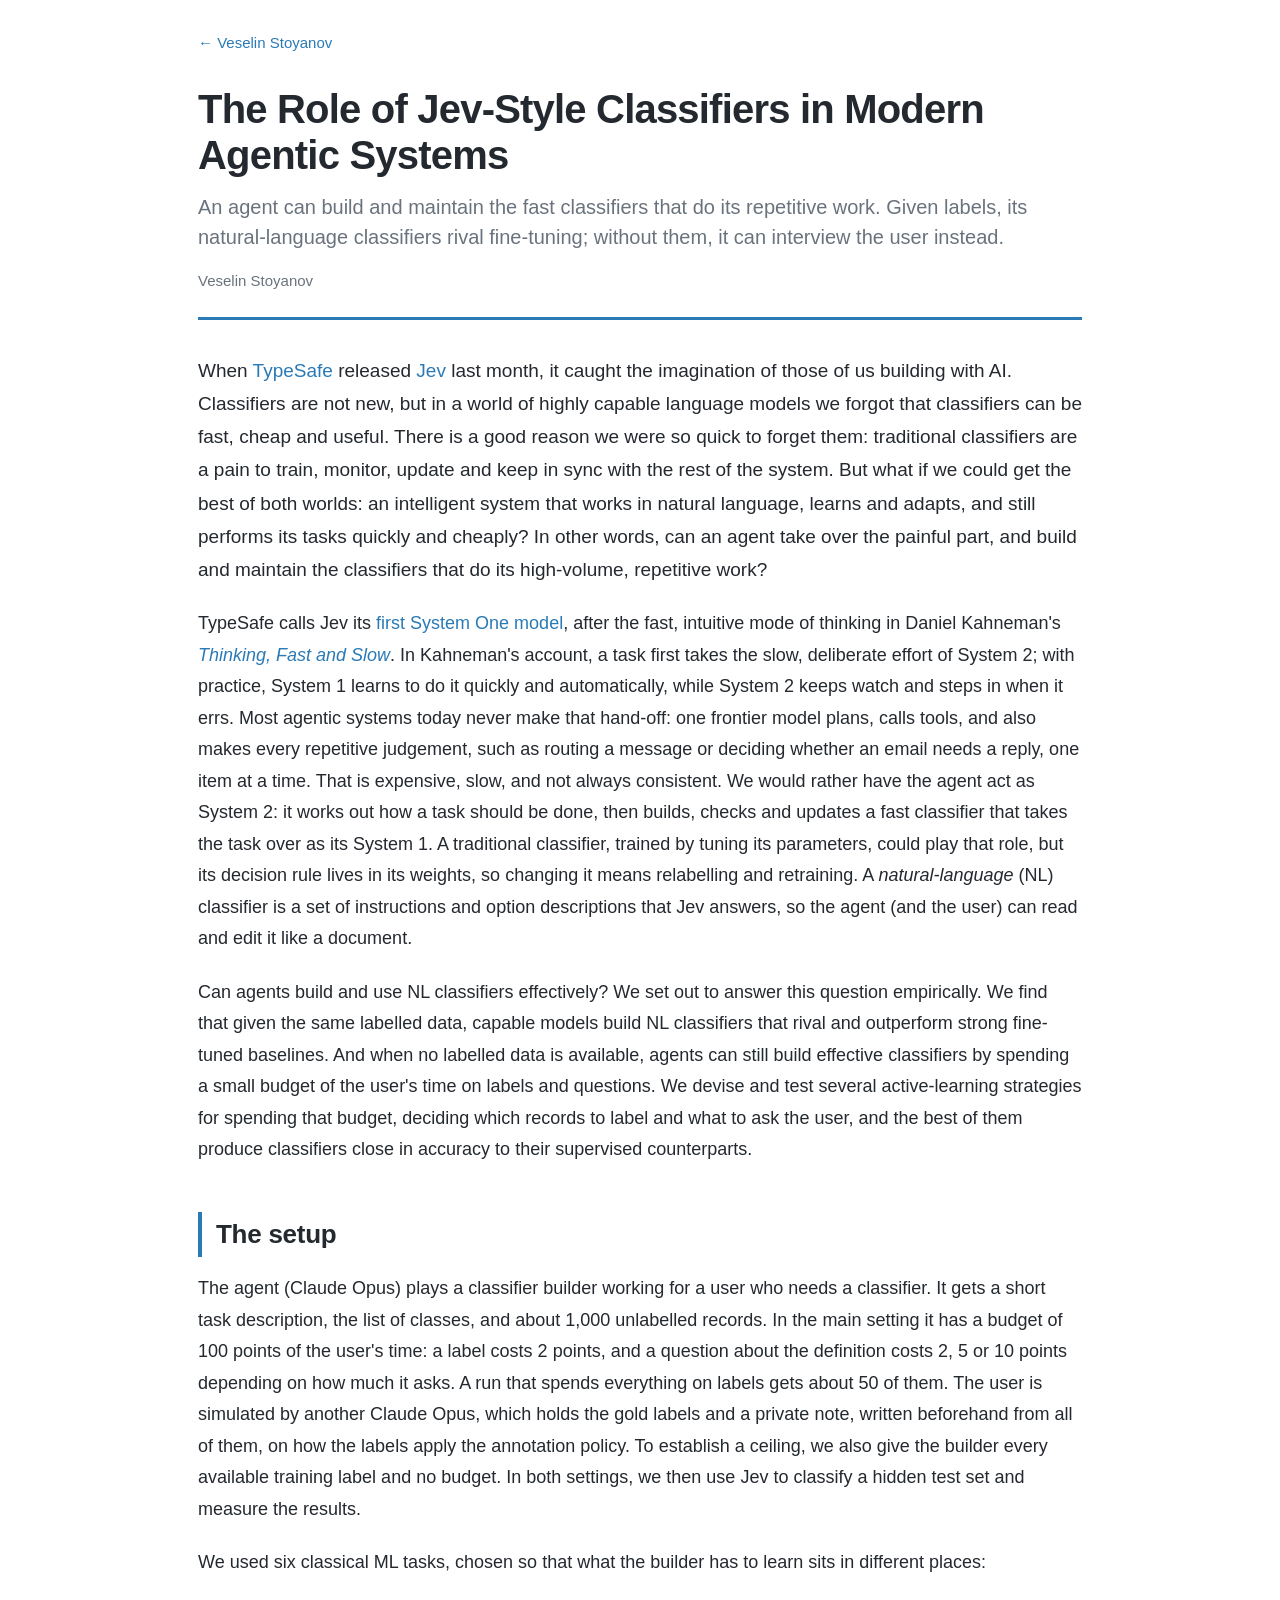
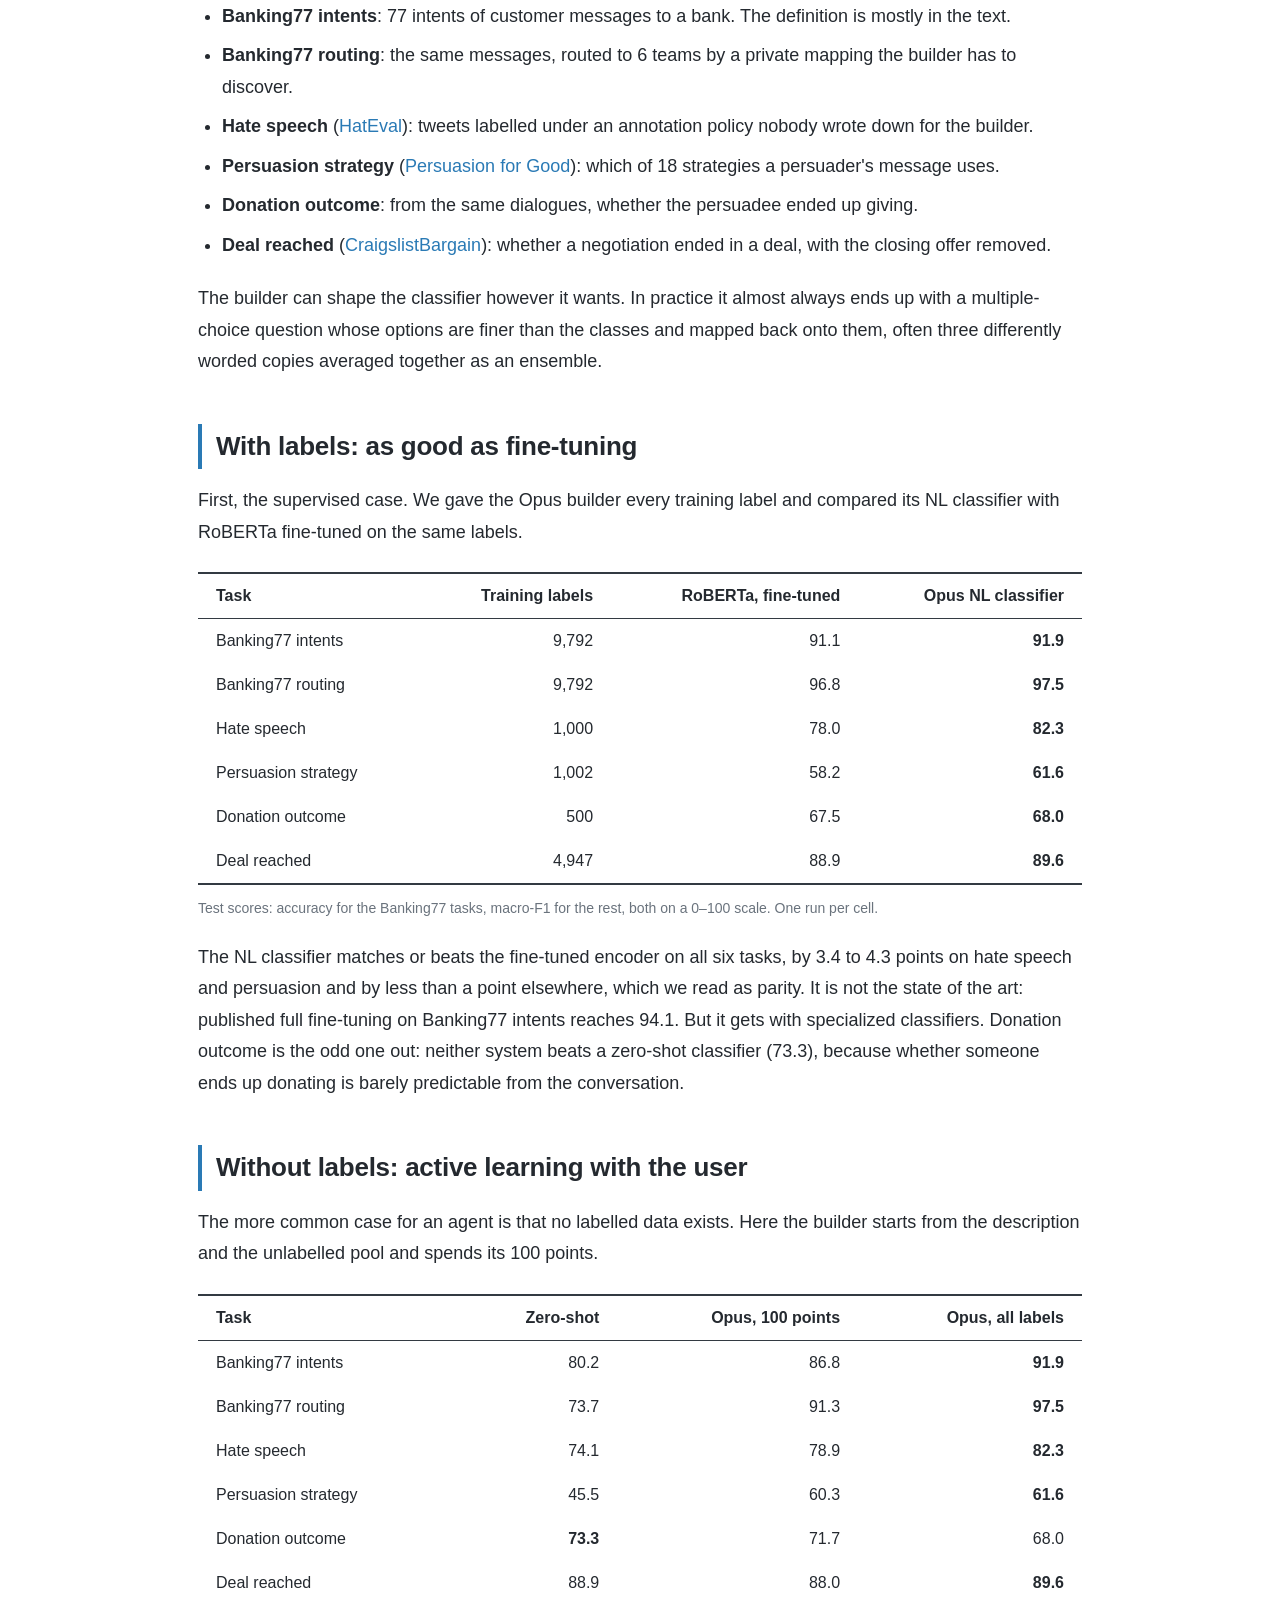
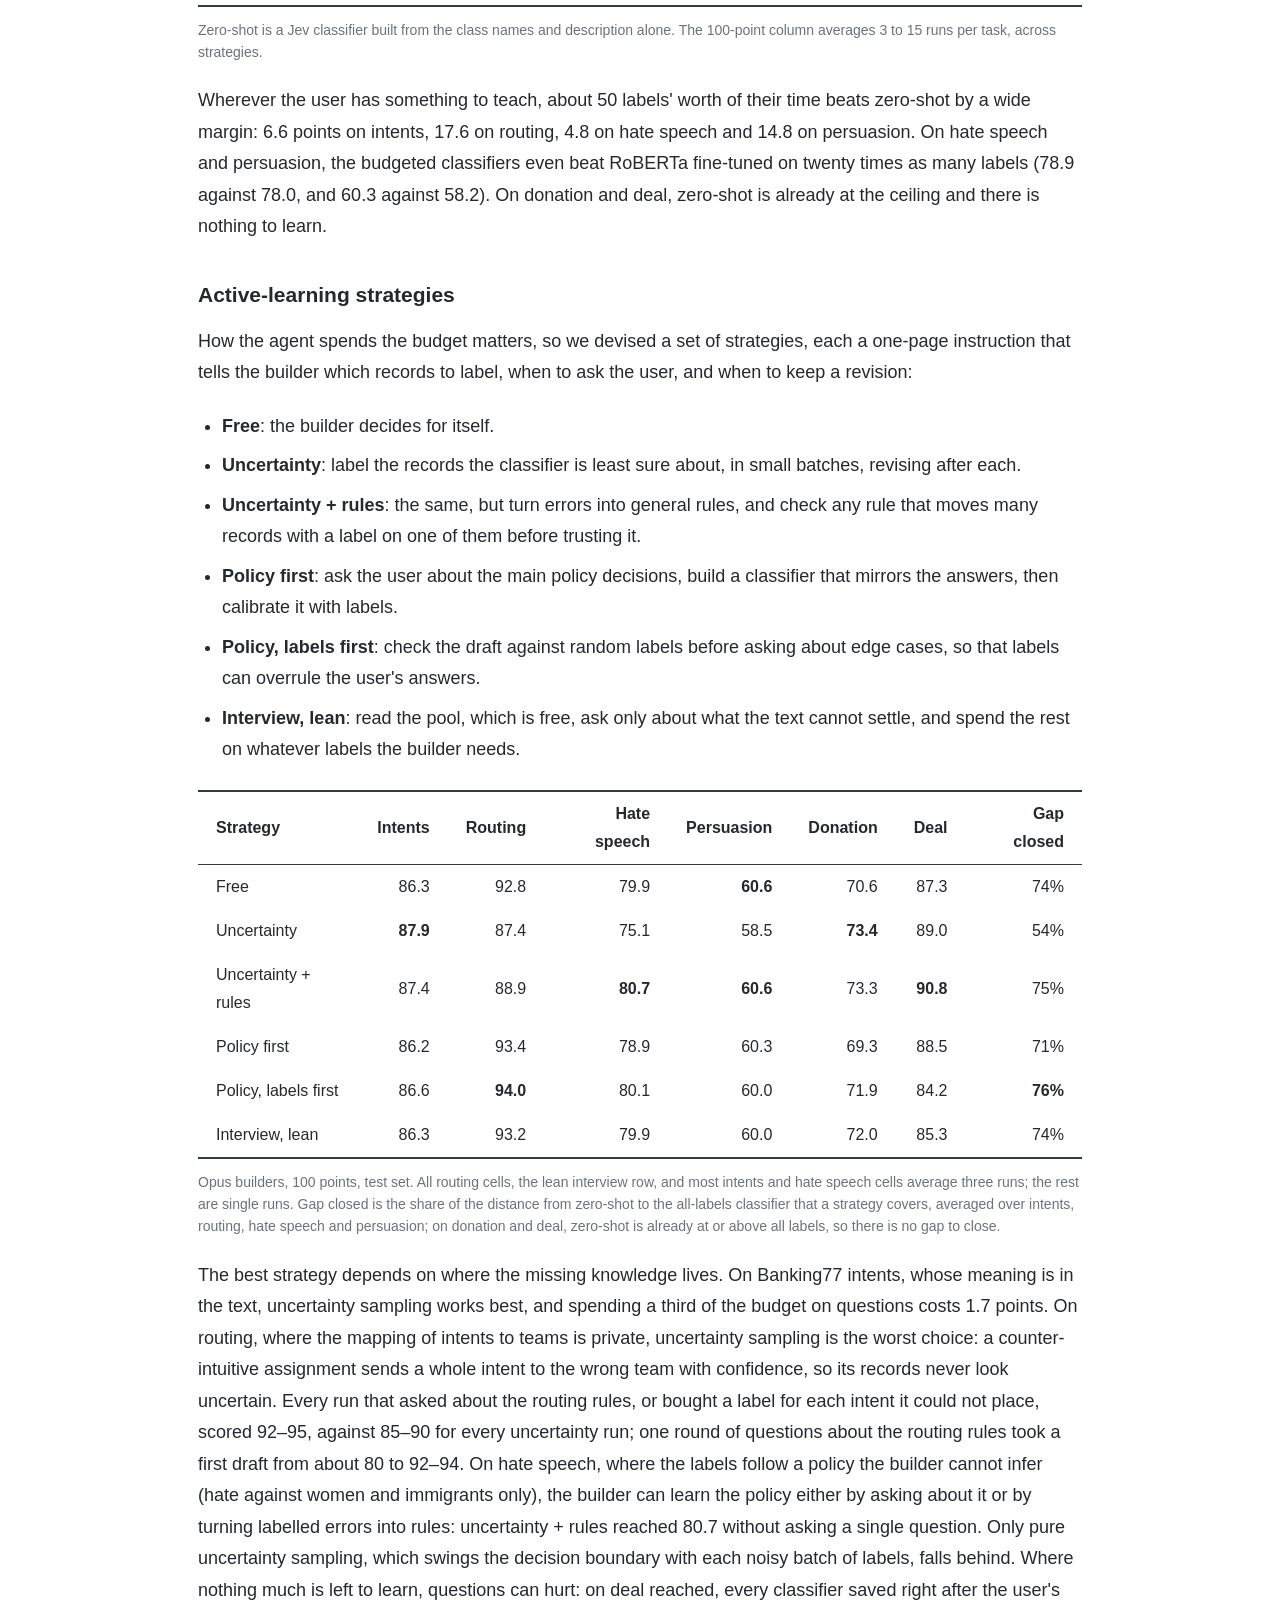
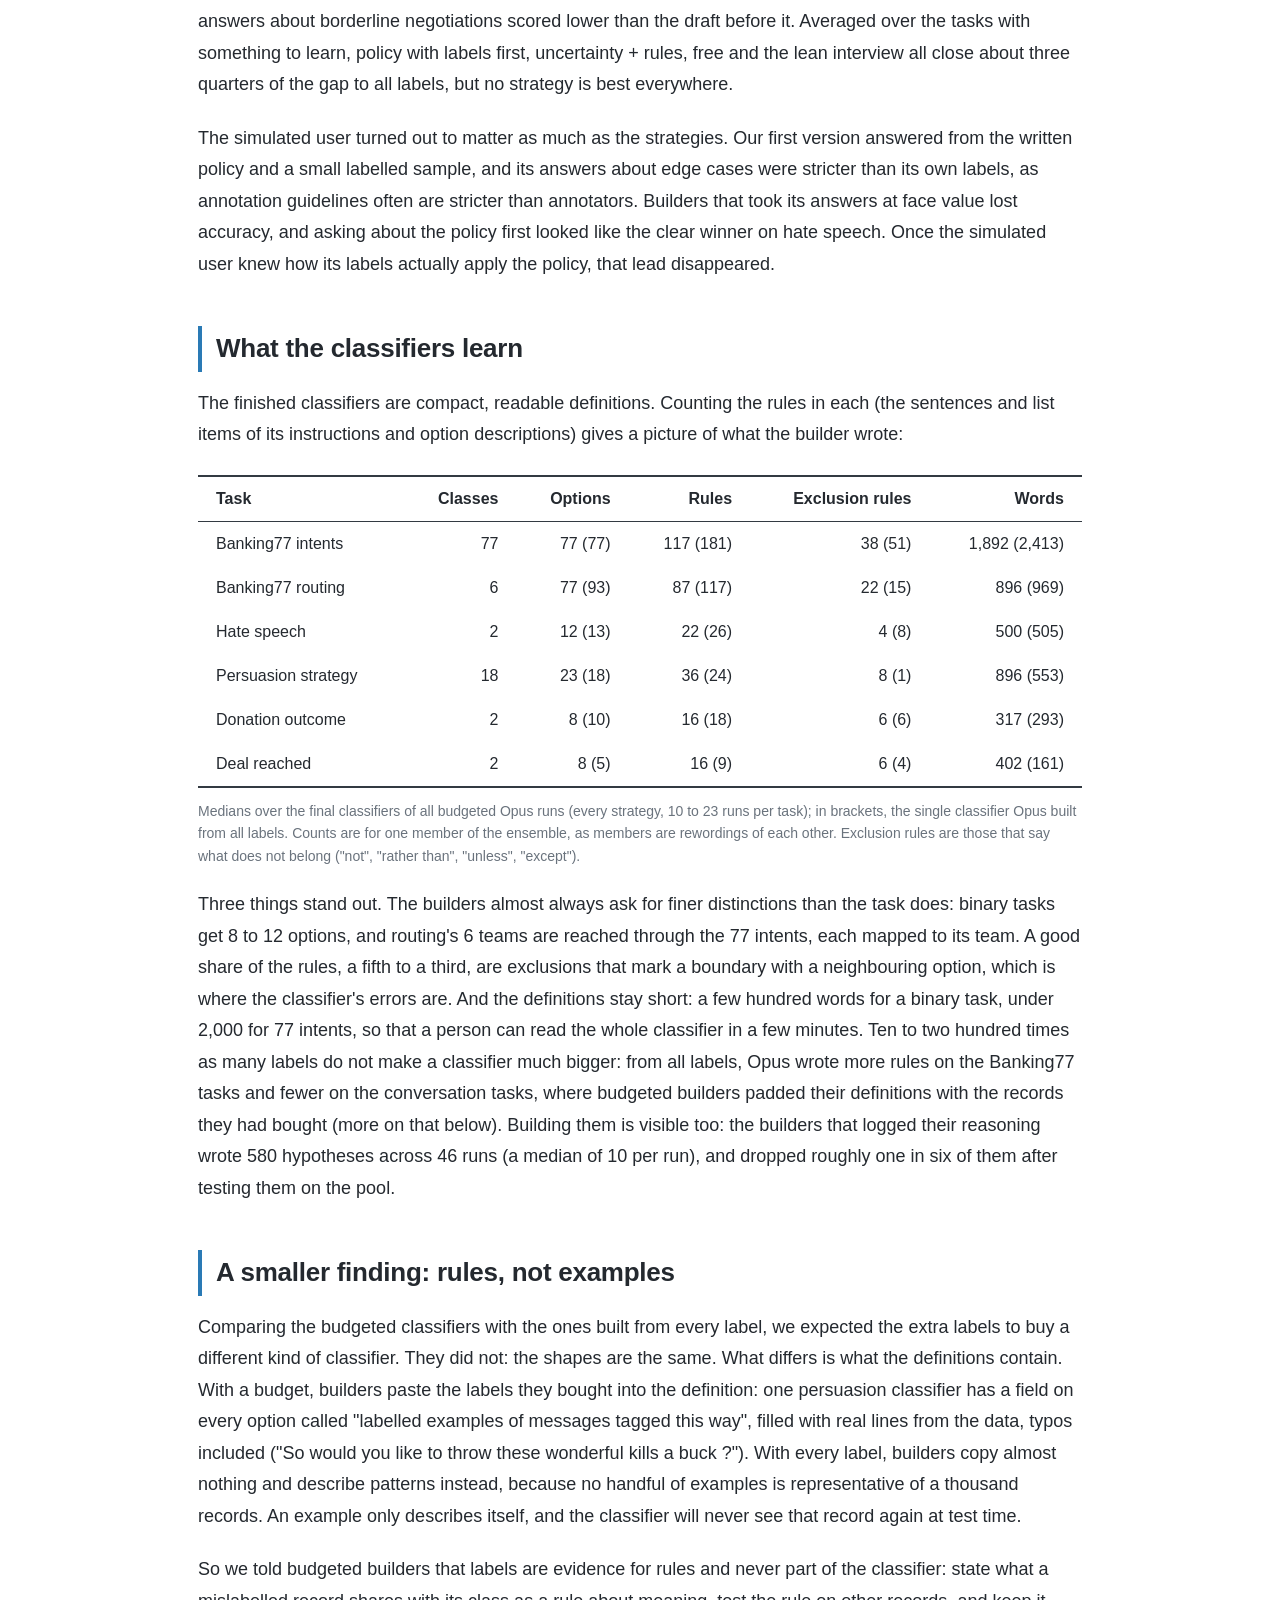
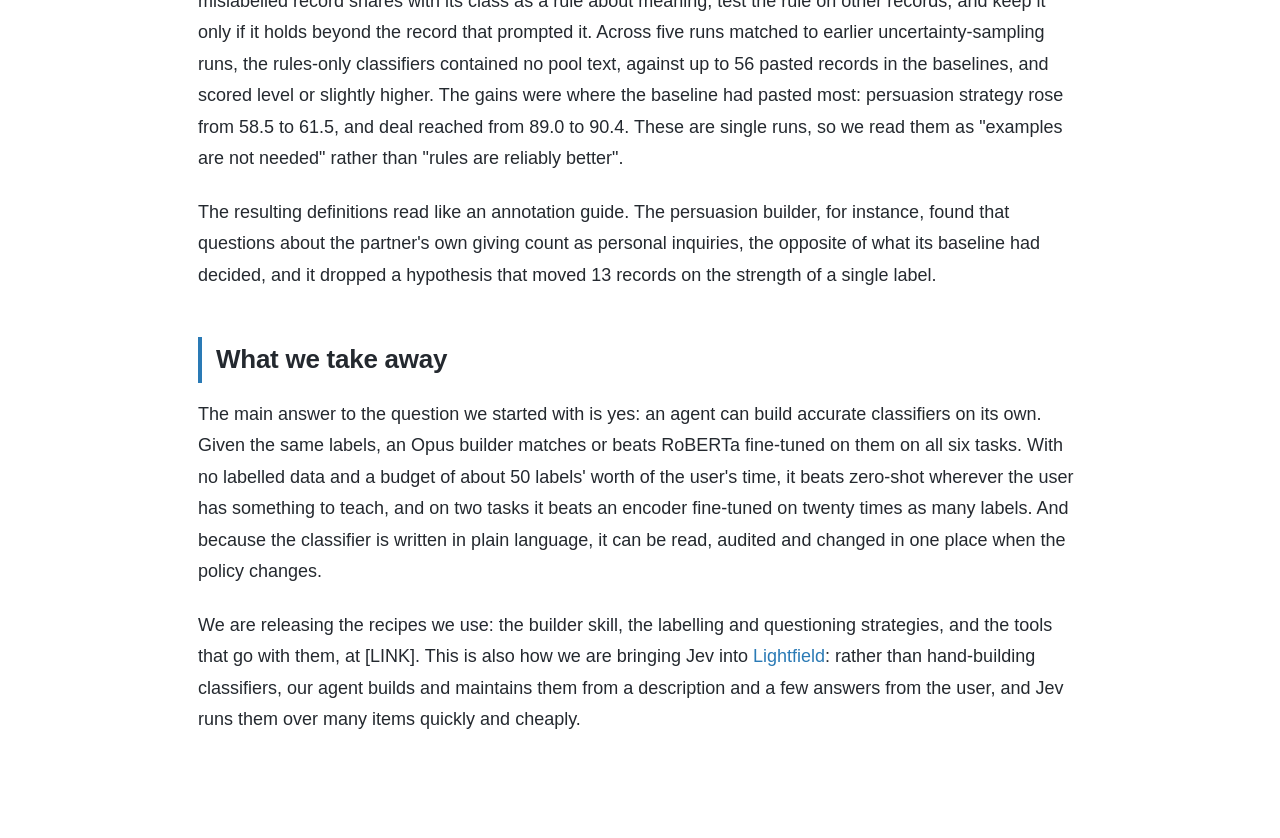
==== commit 77e01a41: "Classifier post: complete the policy-with-labels-first row Co-authored-by: Cursor <cursoragent@curso" ====
--- a/posts/classifier-builders-rules-not-examples.html
+++ b/posts/classifier-builders-rules-not-examples.html
@@ -169,8 +169,8 @@
               <tr><td>Banking77 routing</td><td>73.7</td><td>91.3</td><td><strong>97.5</strong></td></tr>
               <tr><td>Hate speech</td><td>74.1</td><td>78.9</td><td><strong>82.3</strong></td></tr>
               <tr><td>Persuasion strategy</td><td>45.5</td><td>60.3</td><td><strong>61.6</strong></td></tr>
-              <tr><td>Donation outcome</td><td><strong>73.3</strong></td><td>71.6</td><td>68.0</td></tr>
-              <tr><td>Deal reached</td><td>88.9</td><td>88.9</td><td><strong>89.6</strong></td></tr>
+              <tr><td>Donation outcome</td><td><strong>73.3</strong></td><td>71.7</td><td>68.0</td></tr>
+              <tr><td>Deal reached</td><td>88.9</td><td>88.0</td><td><strong>89.6</strong></td></tr>
             </tbody>
           </table>
         </div>
@@ -200,17 +200,17 @@
             <tbody>
               <tr><td>Free</td><td>86.3</td><td>92.8</td><td>79.9</td><td><strong>60.6</strong></td><td>70.6</td><td>87.3</td><td>74%</td></tr>
               <tr><td>Uncertainty</td><td><strong>87.9</strong></td><td>87.4</td><td>75.1</td><td>58.5</td><td><strong>73.4</strong></td><td>89.0</td><td>54%</td></tr>
-              <tr><td>Uncertainty + rules</td><td>87.4</td><td>88.9</td><td><strong>80.7</strong></td><td><strong>60.6</strong></td><td>73.3</td><td><strong>90.8</strong></td><td><strong>75%</strong></td></tr>
+              <tr><td>Uncertainty + rules</td><td>87.4</td><td>88.9</td><td><strong>80.7</strong></td><td><strong>60.6</strong></td><td>73.3</td><td><strong>90.8</strong></td><td>75%</td></tr>
               <tr><td>Policy first</td><td>86.2</td><td>93.4</td><td>78.9</td><td>60.3</td><td>69.3</td><td>88.5</td><td>71%</td></tr>
-              <tr><td>Policy, labels first</td><td>—</td><td><strong>94.0</strong></td><td>80.1</td><td>—</td><td>—</td><td>—</td><td>—</td></tr>
+              <tr><td>Policy, labels first</td><td>86.6</td><td><strong>94.0</strong></td><td>80.1</td><td>60.0</td><td>71.9</td><td>84.2</td><td><strong>76%</strong></td></tr>
               <tr><td>Interview, lean</td><td>86.3</td><td>93.2</td><td>79.9</td><td>60.0</td><td>72.0</td><td>85.3</td><td>74%</td></tr>
             </tbody>
           </table>
         </div>
 
-        <p class="table-note">Opus builders, 100 points, test set. All routing cells, the lean interview row, and most intents and hate speech cells average three runs; the rest are single runs. Gap closed is the share of the distance from zero-shot to the all-labels classifier that a strategy covers, averaged over intents, routing, hate speech and persuasion; on donation and deal, zero-shot is already at or above all labels, so there is no gap to close. Policy with labels first ran only on routing and hate speech.</p>
-
-        <p>The best strategy depends on where the missing knowledge lives. On Banking77 intents, whose meaning is in the text, uncertainty sampling works best, and spending a third of the budget on questions costs 1.7 points. On routing, where the mapping of intents to teams is private, uncertainty sampling is the worst choice: a counter-intuitive assignment sends a whole intent to the wrong team with confidence, so its records never look uncertain. Every run that asked about the routing rules, or bought a label for each intent it could not place, scored 92–95, against 85–90 for every uncertainty run; one round of questions about the routing rules took a first draft from about 80 to 92–94. On hate speech, where the labels follow a policy the builder cannot infer (hate against women and immigrants only), the builder can learn the policy either by asking about it or by turning labelled errors into rules: uncertainty + rules reached 80.7 without asking a single question. Only pure uncertainty sampling, which swings the decision boundary with each noisy batch of labels, falls behind. Where nothing much is left to learn, questions can hurt: on deal reached, every classifier saved right after the user's answers about borderline negotiations scored lower than the draft before it. Averaged over the tasks with something to learn, uncertainty + rules, free and the lean interview close about three quarters of the gap to all labels, but no strategy is best everywhere.</p>
+        <p class="table-note">Opus builders, 100 points, test set. All routing cells, the lean interview row, and most intents and hate speech cells average three runs; the rest are single runs. Gap closed is the share of the distance from zero-shot to the all-labels classifier that a strategy covers, averaged over intents, routing, hate speech and persuasion; on donation and deal, zero-shot is already at or above all labels, so there is no gap to close.</p>
+
+        <p>The best strategy depends on where the missing knowledge lives. On Banking77 intents, whose meaning is in the text, uncertainty sampling works best, and spending a third of the budget on questions costs 1.7 points. On routing, where the mapping of intents to teams is private, uncertainty sampling is the worst choice: a counter-intuitive assignment sends a whole intent to the wrong team with confidence, so its records never look uncertain. Every run that asked about the routing rules, or bought a label for each intent it could not place, scored 92–95, against 85–90 for every uncertainty run; one round of questions about the routing rules took a first draft from about 80 to 92–94. On hate speech, where the labels follow a policy the builder cannot infer (hate against women and immigrants only), the builder can learn the policy either by asking about it or by turning labelled errors into rules: uncertainty + rules reached 80.7 without asking a single question. Only pure uncertainty sampling, which swings the decision boundary with each noisy batch of labels, falls behind. Where nothing much is left to learn, questions can hurt: on deal reached, every classifier saved right after the user's answers about borderline negotiations scored lower than the draft before it. Averaged over the tasks with something to learn, policy with labels first, uncertainty + rules, free and the lean interview all close about three quarters of the gap to all labels, but no strategy is best everywhere.</p>
 
         <p>The simulated user turned out to matter as much as the strategies. Our first version answered from the written policy and a small labelled sample, and its answers about edge cases were stricter than its own labels, as annotation guidelines often are stricter than annotators. Builders that took its answers at face value lost accuracy, and asking about the policy first looked like the clear winner on hate speech. Once the simulated user knew how its labels actually apply the policy, that lead disappeared.</p>
 
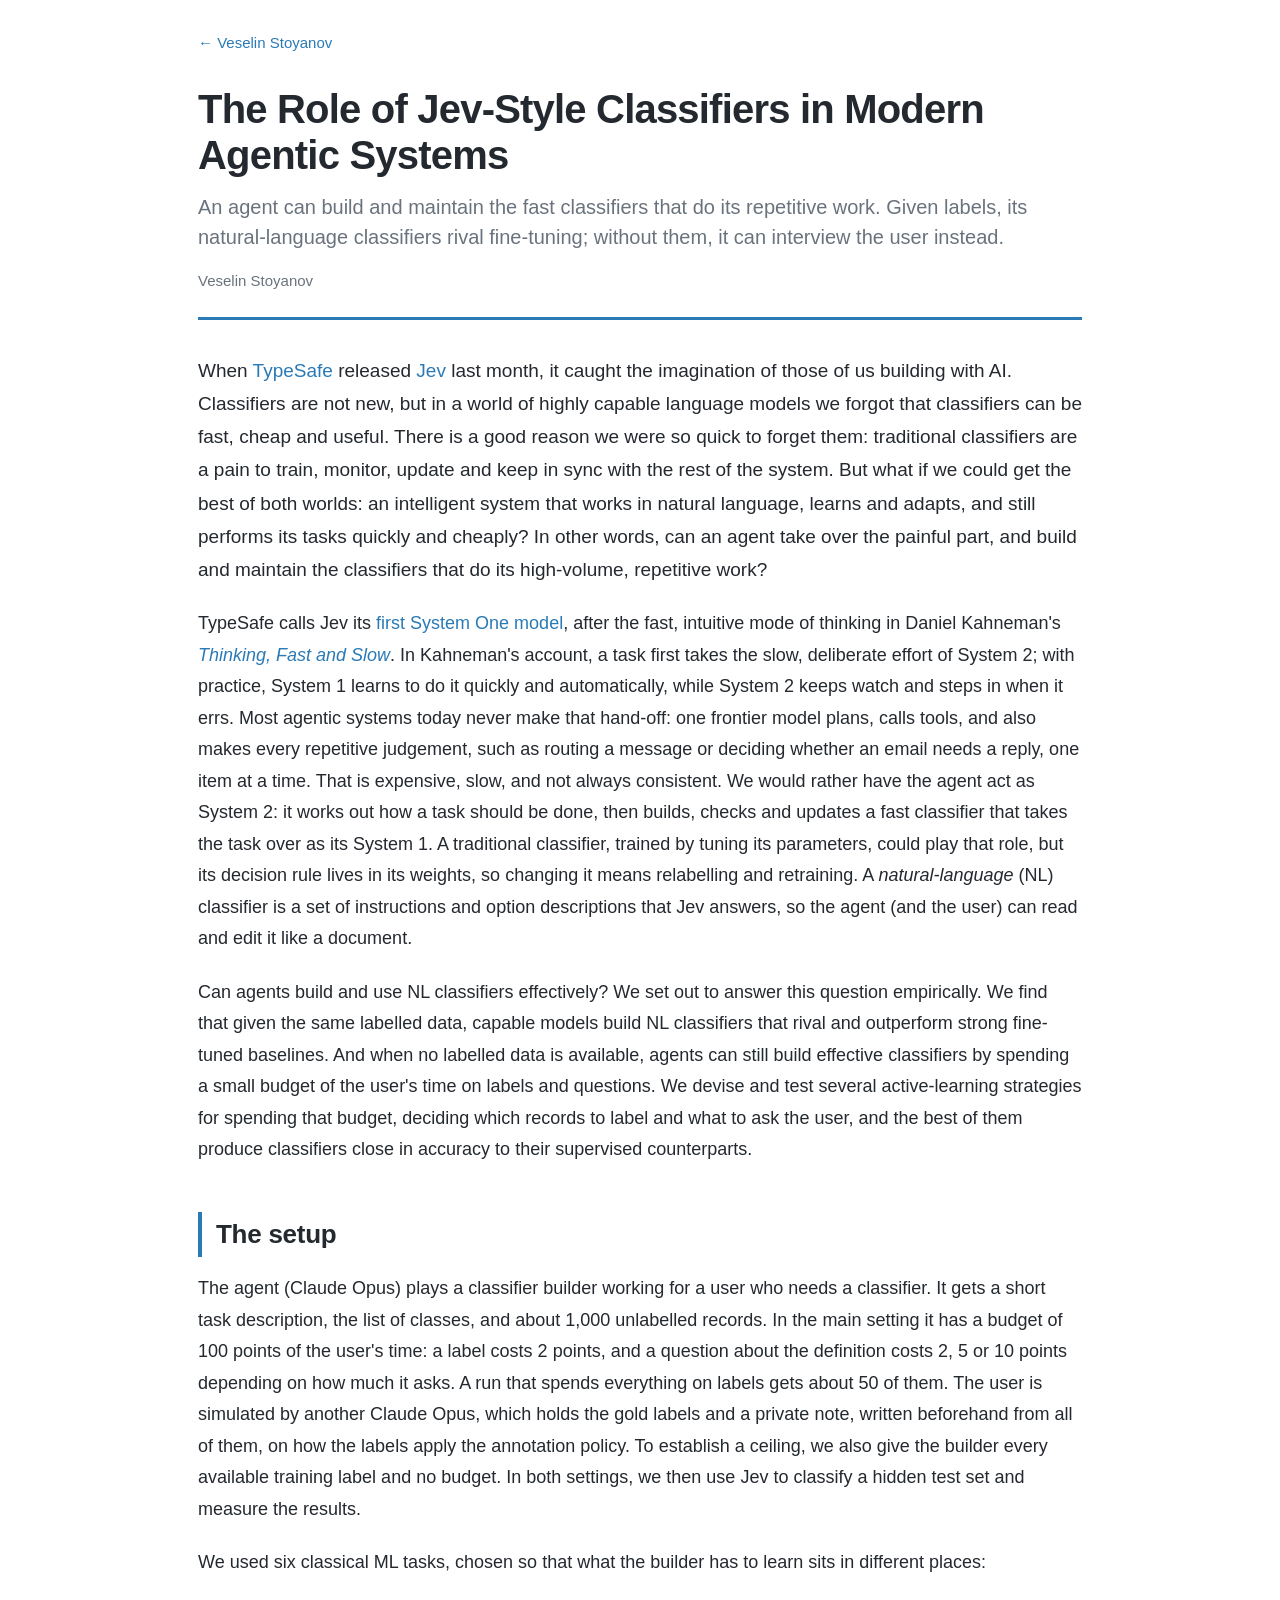
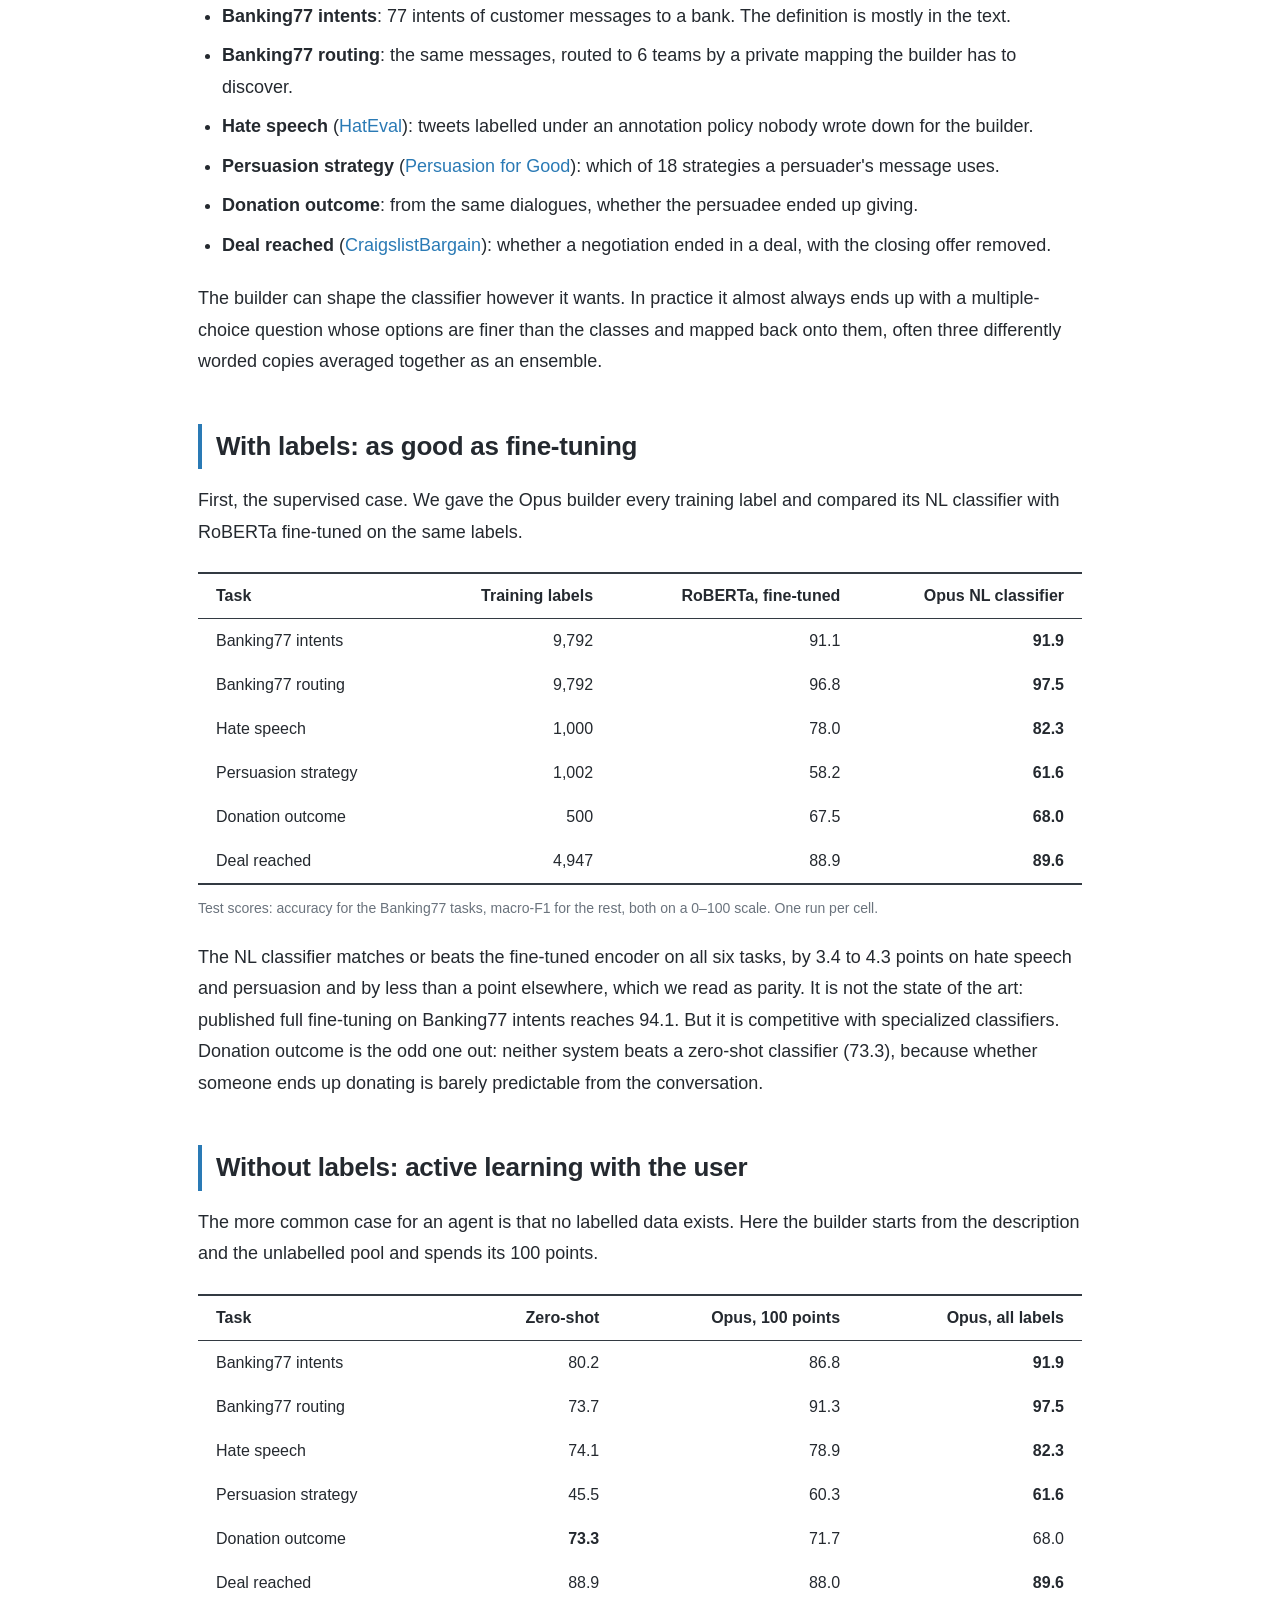
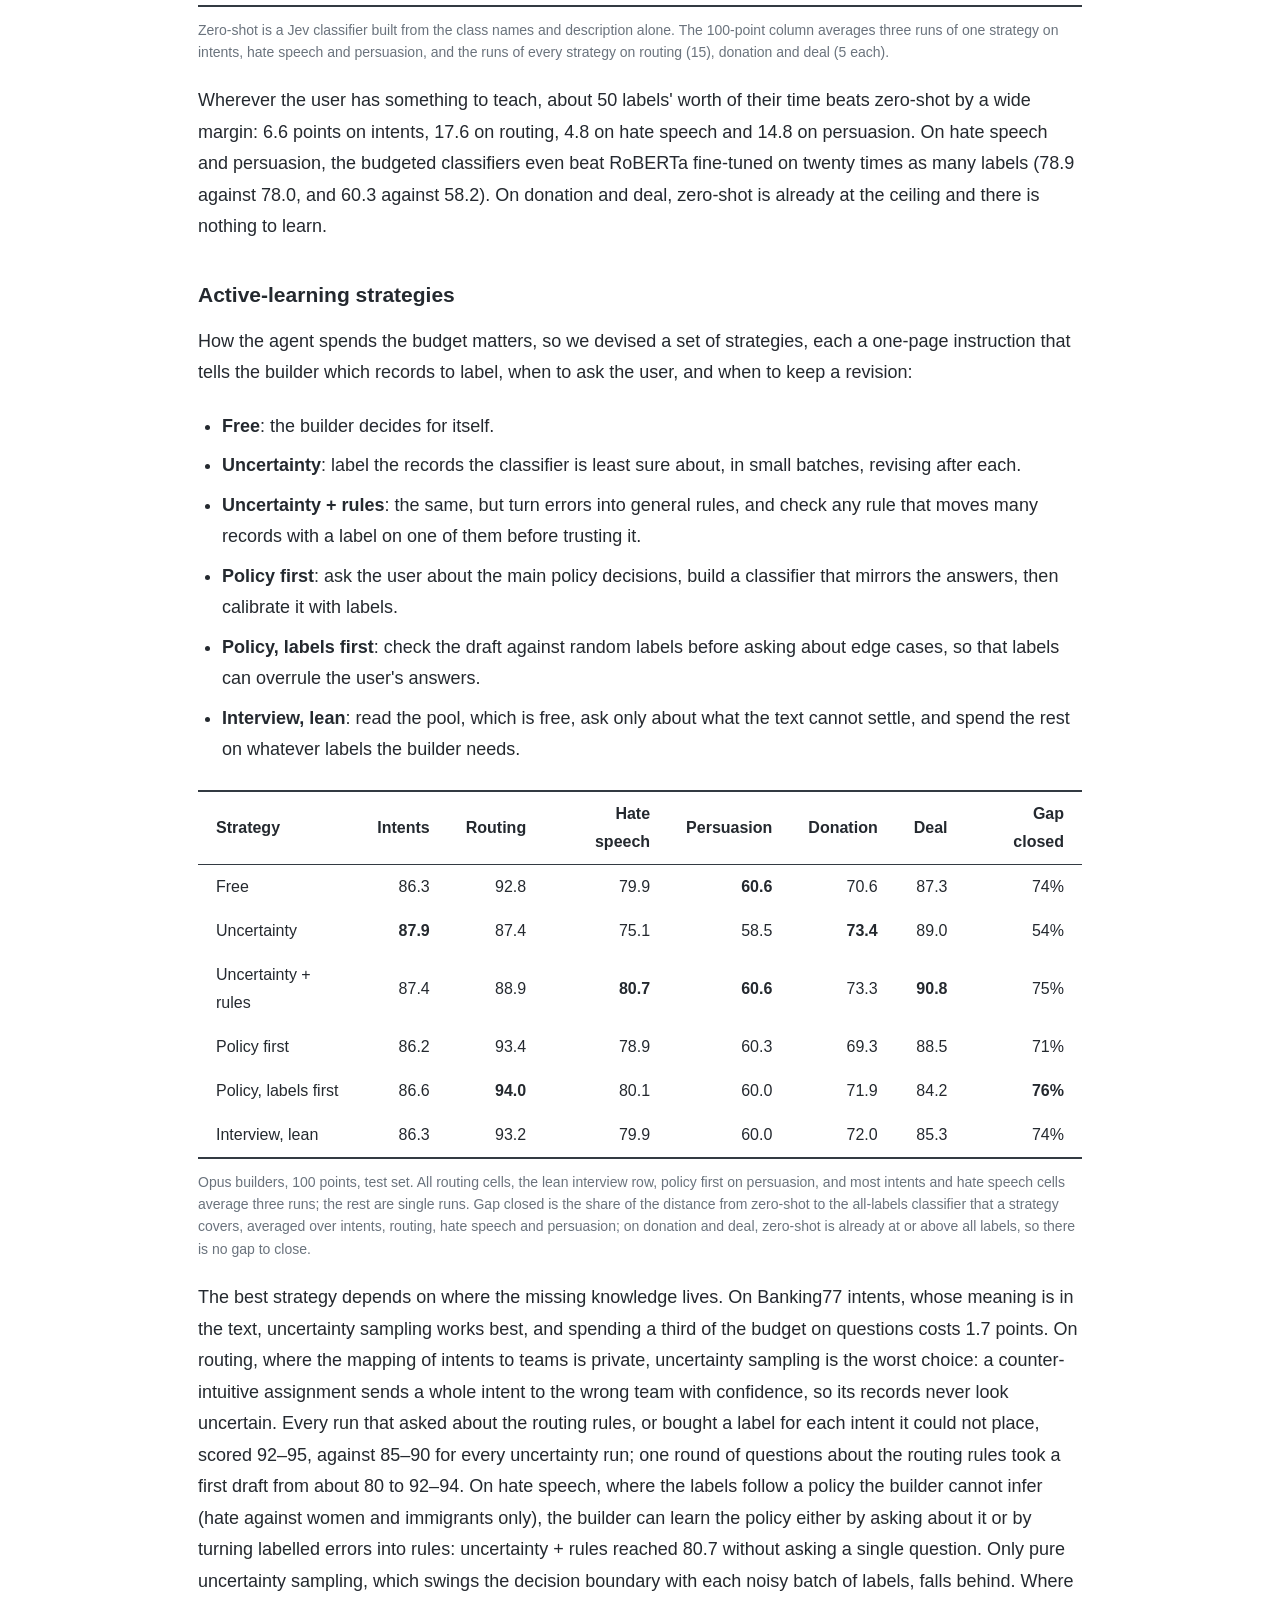
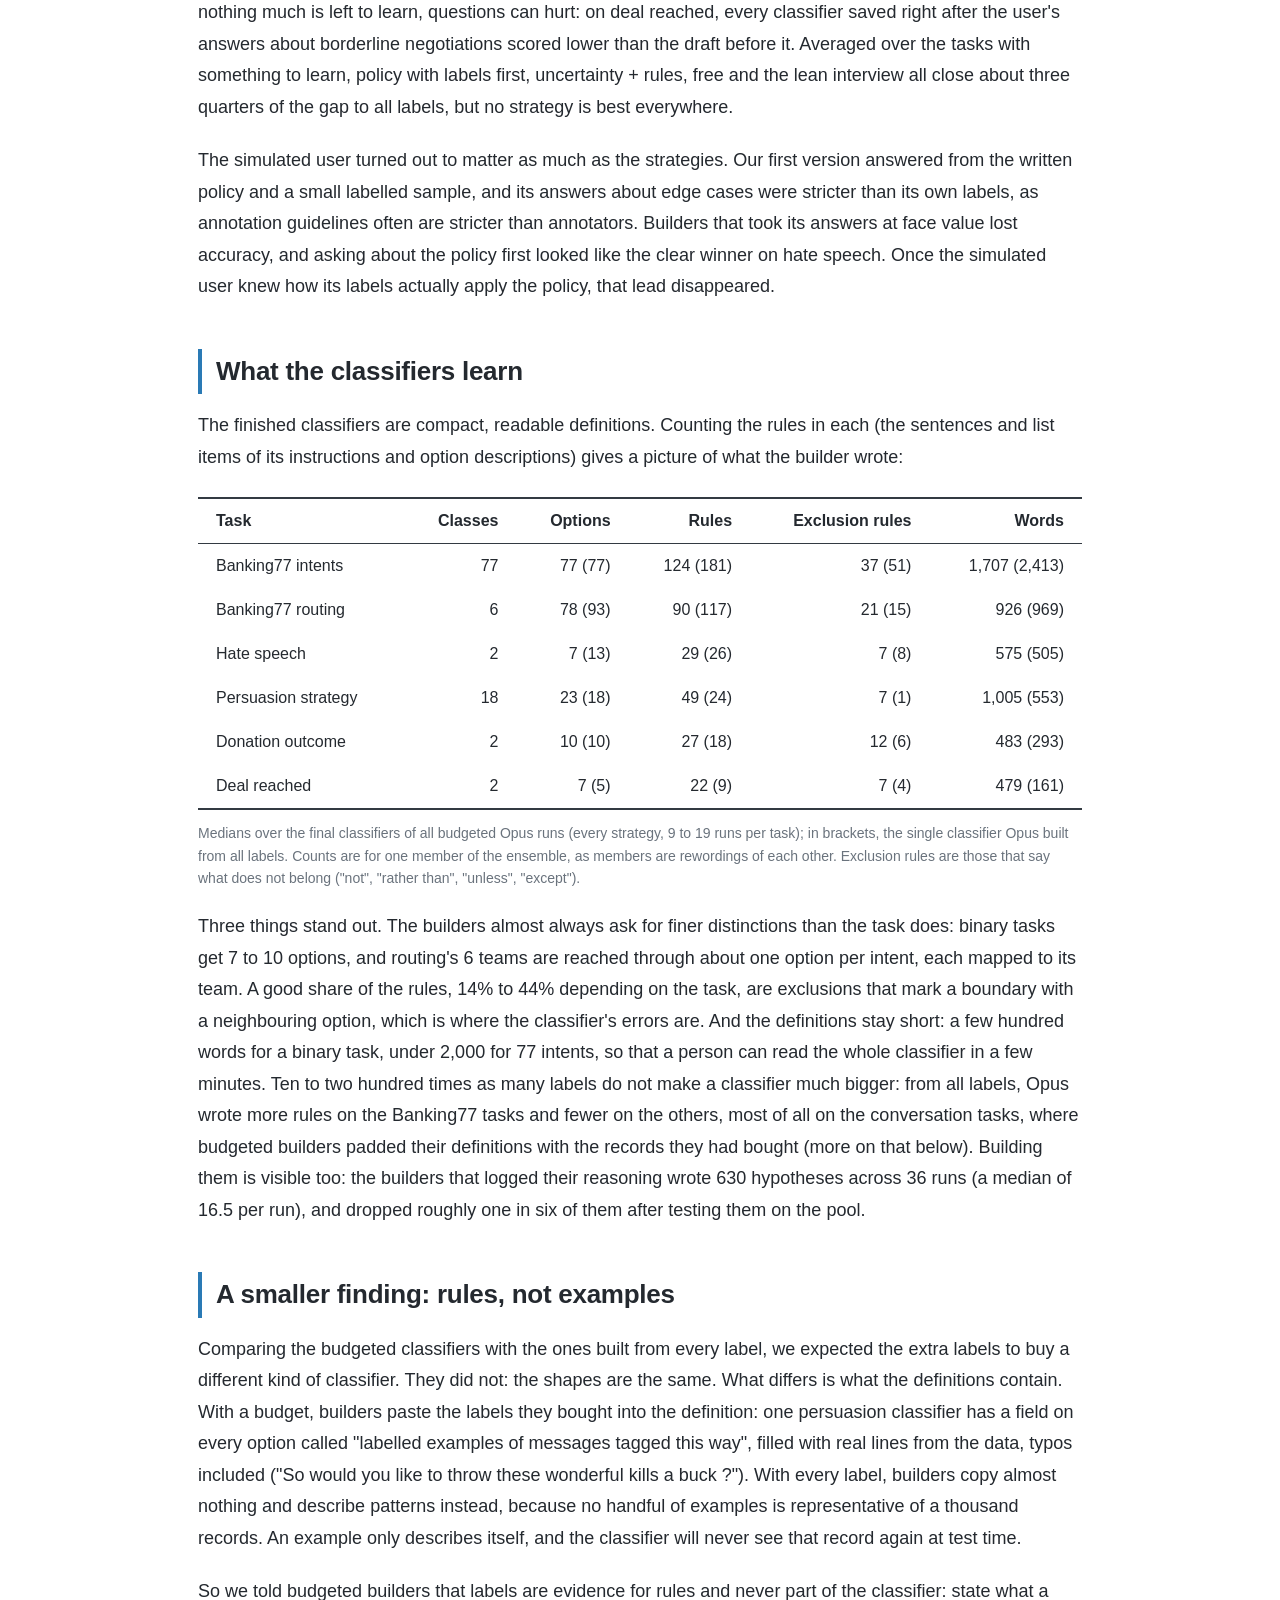
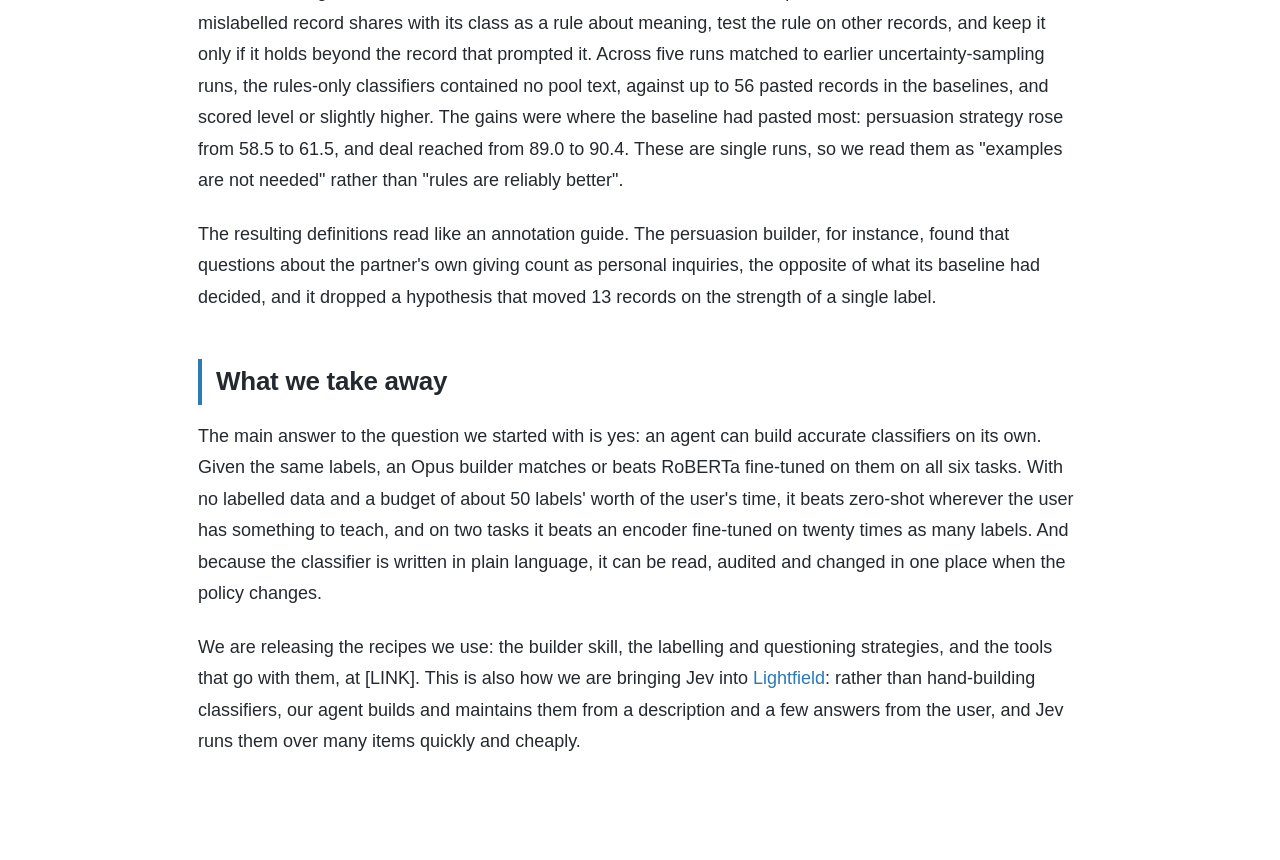
==== commit 03c65399: "Fix classifier-builder post: v4 rule counts, captions, wording Co-authored-by: Cursor <cursoragent@c" ====
--- a/posts/classifier-builders-rules-not-examples.html
+++ b/posts/classifier-builders-rules-not-examples.html
@@ -153,7 +153,7 @@
 
         <p class="table-note">Test scores: accuracy for the Banking77 tasks, macro-F1 for the rest, both on a 0–100 scale. One run per cell.</p>
 
-        <p>The NL classifier matches or beats the fine-tuned encoder on all six tasks, by 3.4 to 4.3 points on hate speech and persuasion and by less than a point elsewhere, which we read as parity. It is not the state of the art: published full fine-tuning on Banking77 intents reaches 94.1. But it gets with specialized classifiers. Donation outcome is the odd one out: neither system beats a zero-shot classifier (73.3), because whether someone ends up donating is barely predictable from the conversation.</p>
+        <p>The NL classifier matches or beats the fine-tuned encoder on all six tasks, by 3.4 to 4.3 points on hate speech and persuasion and by less than a point elsewhere, which we read as parity. It is not the state of the art: published full fine-tuning on Banking77 intents reaches 94.1. But it is competitive with specialized classifiers. Donation outcome is the odd one out: neither system beats a zero-shot classifier (73.3), because whether someone ends up donating is barely predictable from the conversation.</p>
 
         <h2>Without labels: active learning with the user</h2>
 
@@ -175,7 +175,7 @@
           </table>
         </div>
 
-        <p class="table-note">Zero-shot is a Jev classifier built from the class names and description alone. The 100-point column averages 3 to 15 runs per task, across strategies.</p>
+        <p class="table-note">Zero-shot is a Jev classifier built from the class names and description alone. The 100-point column averages three runs of one strategy on intents, hate speech and persuasion, and the runs of every strategy on routing (15), donation and deal (5 each).</p>
 
         <p>Wherever the user has something to teach, about 50 labels' worth of their time beats zero-shot by a wide margin: 6.6 points on intents, 17.6 on routing, 4.8 on hate speech and 14.8 on persuasion. On hate speech and persuasion, the budgeted classifiers even beat RoBERTa fine-tuned on twenty times as many labels (78.9 against 78.0, and 60.3 against 58.2). On donation and deal, zero-shot is already at the ceiling and there is nothing to learn.</p>
 
@@ -208,7 +208,7 @@
           </table>
         </div>
 
-        <p class="table-note">Opus builders, 100 points, test set. All routing cells, the lean interview row, and most intents and hate speech cells average three runs; the rest are single runs. Gap closed is the share of the distance from zero-shot to the all-labels classifier that a strategy covers, averaged over intents, routing, hate speech and persuasion; on donation and deal, zero-shot is already at or above all labels, so there is no gap to close.</p>
+        <p class="table-note">Opus builders, 100 points, test set. All routing cells, the lean interview row, policy first on persuasion, and most intents and hate speech cells average three runs; the rest are single runs. Gap closed is the share of the distance from zero-shot to the all-labels classifier that a strategy covers, averaged over intents, routing, hate speech and persuasion; on donation and deal, zero-shot is already at or above all labels, so there is no gap to close.</p>
 
         <p>The best strategy depends on where the missing knowledge lives. On Banking77 intents, whose meaning is in the text, uncertainty sampling works best, and spending a third of the budget on questions costs 1.7 points. On routing, where the mapping of intents to teams is private, uncertainty sampling is the worst choice: a counter-intuitive assignment sends a whole intent to the wrong team with confidence, so its records never look uncertain. Every run that asked about the routing rules, or bought a label for each intent it could not place, scored 92–95, against 85–90 for every uncertainty run; one round of questions about the routing rules took a first draft from about 80 to 92–94. On hate speech, where the labels follow a policy the builder cannot infer (hate against women and immigrants only), the builder can learn the policy either by asking about it or by turning labelled errors into rules: uncertainty + rules reached 80.7 without asking a single question. Only pure uncertainty sampling, which swings the decision boundary with each noisy batch of labels, falls behind. Where nothing much is left to learn, questions can hurt: on deal reached, every classifier saved right after the user's answers about borderline negotiations scored lower than the draft before it. Averaged over the tasks with something to learn, policy with labels first, uncertainty + rules, free and the lean interview all close about three quarters of the gap to all labels, but no strategy is best everywhere.</p>
 
@@ -224,19 +224,19 @@
               <tr><th>Task</th><th>Classes</th><th>Options</th><th>Rules</th><th>Exclusion rules</th><th>Words</th></tr>
             </thead>
             <tbody>
-              <tr><td>Banking77 intents</td><td>77</td><td>77 (77)</td><td>117 (181)</td><td>38 (51)</td><td>1,892 (2,413)</td></tr>
-              <tr><td>Banking77 routing</td><td>6</td><td>77 (93)</td><td>87 (117)</td><td>22 (15)</td><td>896 (969)</td></tr>
-              <tr><td>Hate speech</td><td>2</td><td>12 (13)</td><td>22 (26)</td><td>4 (8)</td><td>500 (505)</td></tr>
-              <tr><td>Persuasion strategy</td><td>18</td><td>23 (18)</td><td>36 (24)</td><td>8 (1)</td><td>896 (553)</td></tr>
-              <tr><td>Donation outcome</td><td>2</td><td>8 (10)</td><td>16 (18)</td><td>6 (6)</td><td>317 (293)</td></tr>
-              <tr><td>Deal reached</td><td>2</td><td>8 (5)</td><td>16 (9)</td><td>6 (4)</td><td>402 (161)</td></tr>
-            </tbody>
-          </table>
-        </div>
-
-        <p class="table-note">Medians over the final classifiers of all budgeted Opus runs (every strategy, 10 to 23 runs per task); in brackets, the single classifier Opus built from all labels. Counts are for one member of the ensemble, as members are rewordings of each other. Exclusion rules are those that say what does not belong ("not", "rather than", "unless", "except").</p>
-
-        <p>Three things stand out. The builders almost always ask for finer distinctions than the task does: binary tasks get 8 to 12 options, and routing's 6 teams are reached through the 77 intents, each mapped to its team. A good share of the rules, a fifth to a third, are exclusions that mark a boundary with a neighbouring option, which is where the classifier's errors are. And the definitions stay short: a few hundred words for a binary task, under 2,000 for 77 intents, so that a person can read the whole classifier in a few minutes. Ten to two hundred times as many labels do not make a classifier much bigger: from all labels, Opus wrote more rules on the Banking77 tasks and fewer on the conversation tasks, where budgeted builders padded their definitions with the records they had bought (more on that below). Building them is visible too: the builders that logged their reasoning wrote 580 hypotheses across 46 runs (a median of 10 per run), and dropped roughly one in six of them after testing them on the pool.</p>
+              <tr><td>Banking77 intents</td><td>77</td><td>77 (77)</td><td>124 (181)</td><td>37 (51)</td><td>1,707 (2,413)</td></tr>
+              <tr><td>Banking77 routing</td><td>6</td><td>78 (93)</td><td>90 (117)</td><td>21 (15)</td><td>926 (969)</td></tr>
+              <tr><td>Hate speech</td><td>2</td><td>7 (13)</td><td>29 (26)</td><td>7 (8)</td><td>575 (505)</td></tr>
+              <tr><td>Persuasion strategy</td><td>18</td><td>23 (18)</td><td>49 (24)</td><td>7 (1)</td><td>1,005 (553)</td></tr>
+              <tr><td>Donation outcome</td><td>2</td><td>10 (10)</td><td>27 (18)</td><td>12 (6)</td><td>483 (293)</td></tr>
+              <tr><td>Deal reached</td><td>2</td><td>7 (5)</td><td>22 (9)</td><td>7 (4)</td><td>479 (161)</td></tr>
+            </tbody>
+          </table>
+        </div>
+
+        <p class="table-note">Medians over the final classifiers of all budgeted Opus runs (every strategy, 9 to 19 runs per task); in brackets, the single classifier Opus built from all labels. Counts are for one member of the ensemble, as members are rewordings of each other. Exclusion rules are those that say what does not belong ("not", "rather than", "unless", "except").</p>
+
+        <p>Three things stand out. The builders almost always ask for finer distinctions than the task does: binary tasks get 7 to 10 options, and routing's 6 teams are reached through about one option per intent, each mapped to its team. A good share of the rules, 14% to 44% depending on the task, are exclusions that mark a boundary with a neighbouring option, which is where the classifier's errors are. And the definitions stay short: a few hundred words for a binary task, under 2,000 for 77 intents, so that a person can read the whole classifier in a few minutes. Ten to two hundred times as many labels do not make a classifier much bigger: from all labels, Opus wrote more rules on the Banking77 tasks and fewer on the others, most of all on the conversation tasks, where budgeted builders padded their definitions with the records they had bought (more on that below). Building them is visible too: the builders that logged their reasoning wrote 630 hypotheses across 36 runs (a median of 16.5 per run), and dropped roughly one in six of them after testing them on the pool.</p>
 
         <h2>A smaller finding: rules, not examples</h2>
 
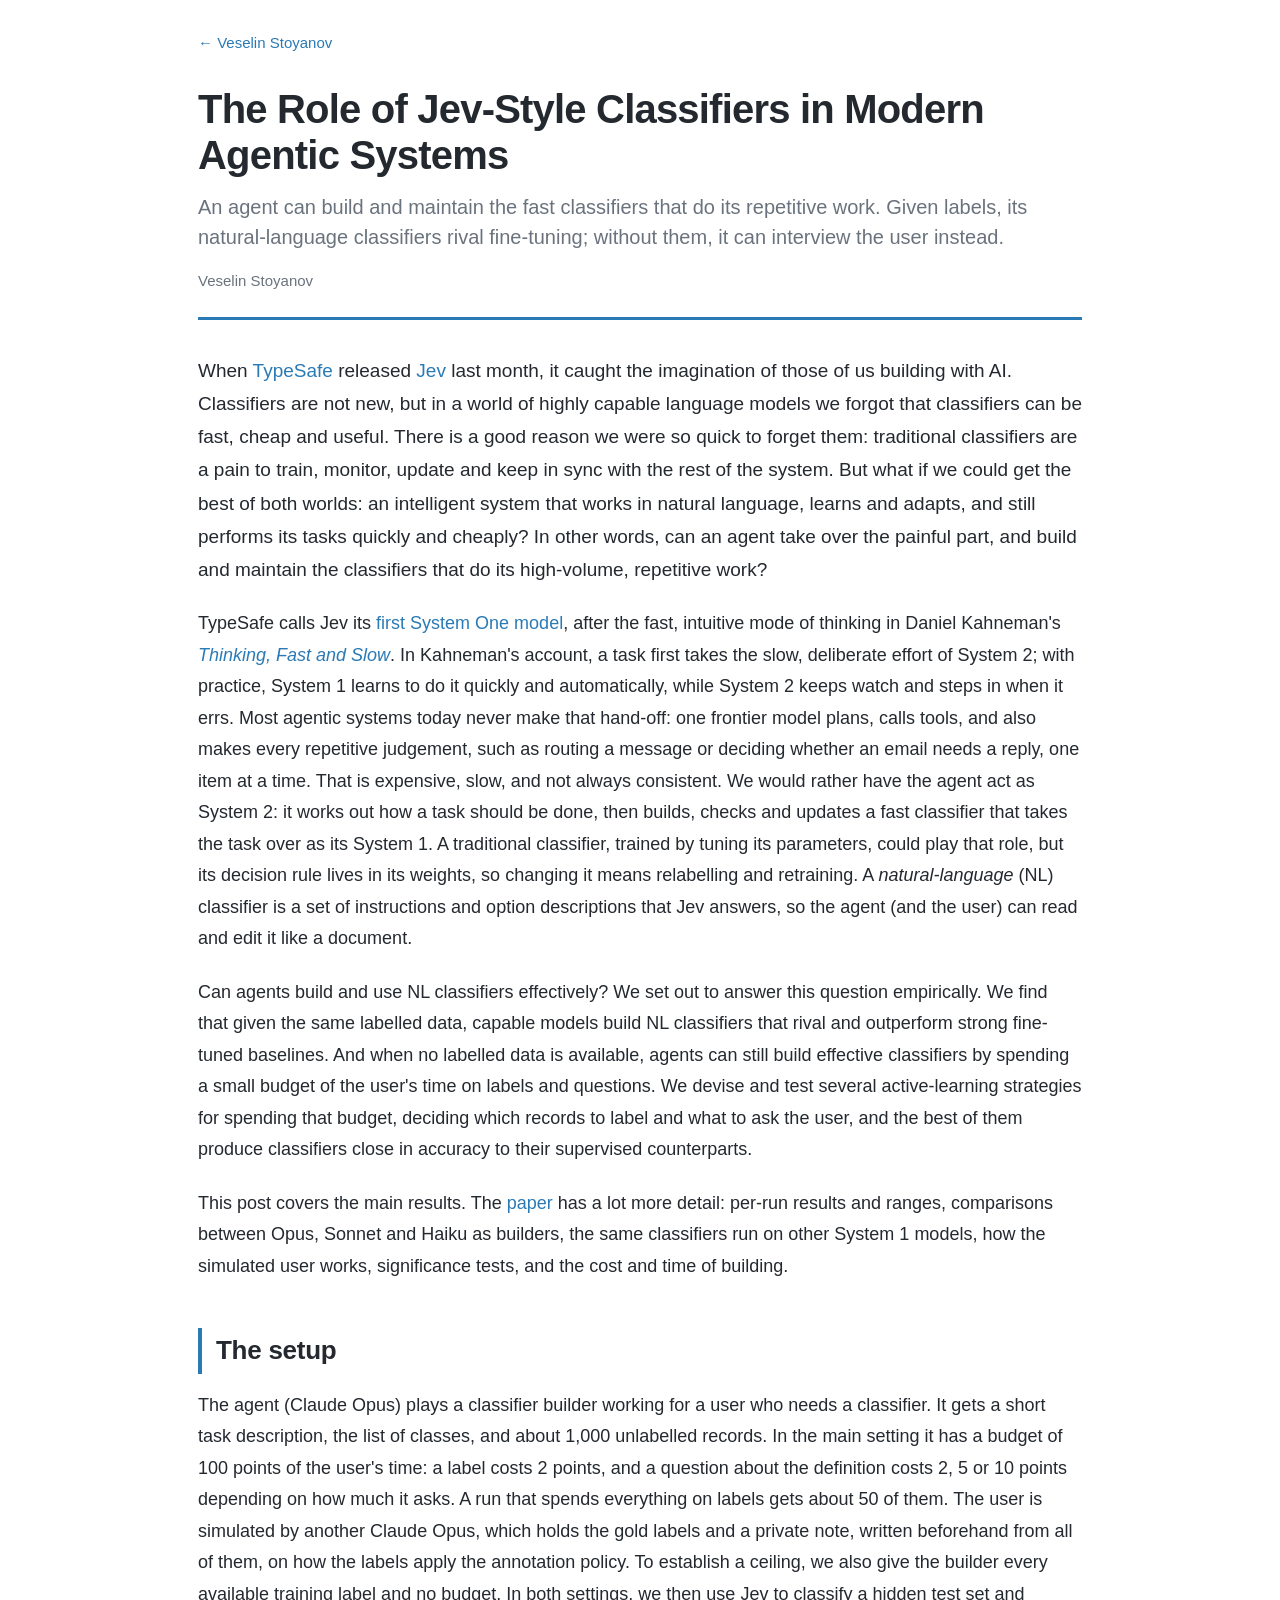
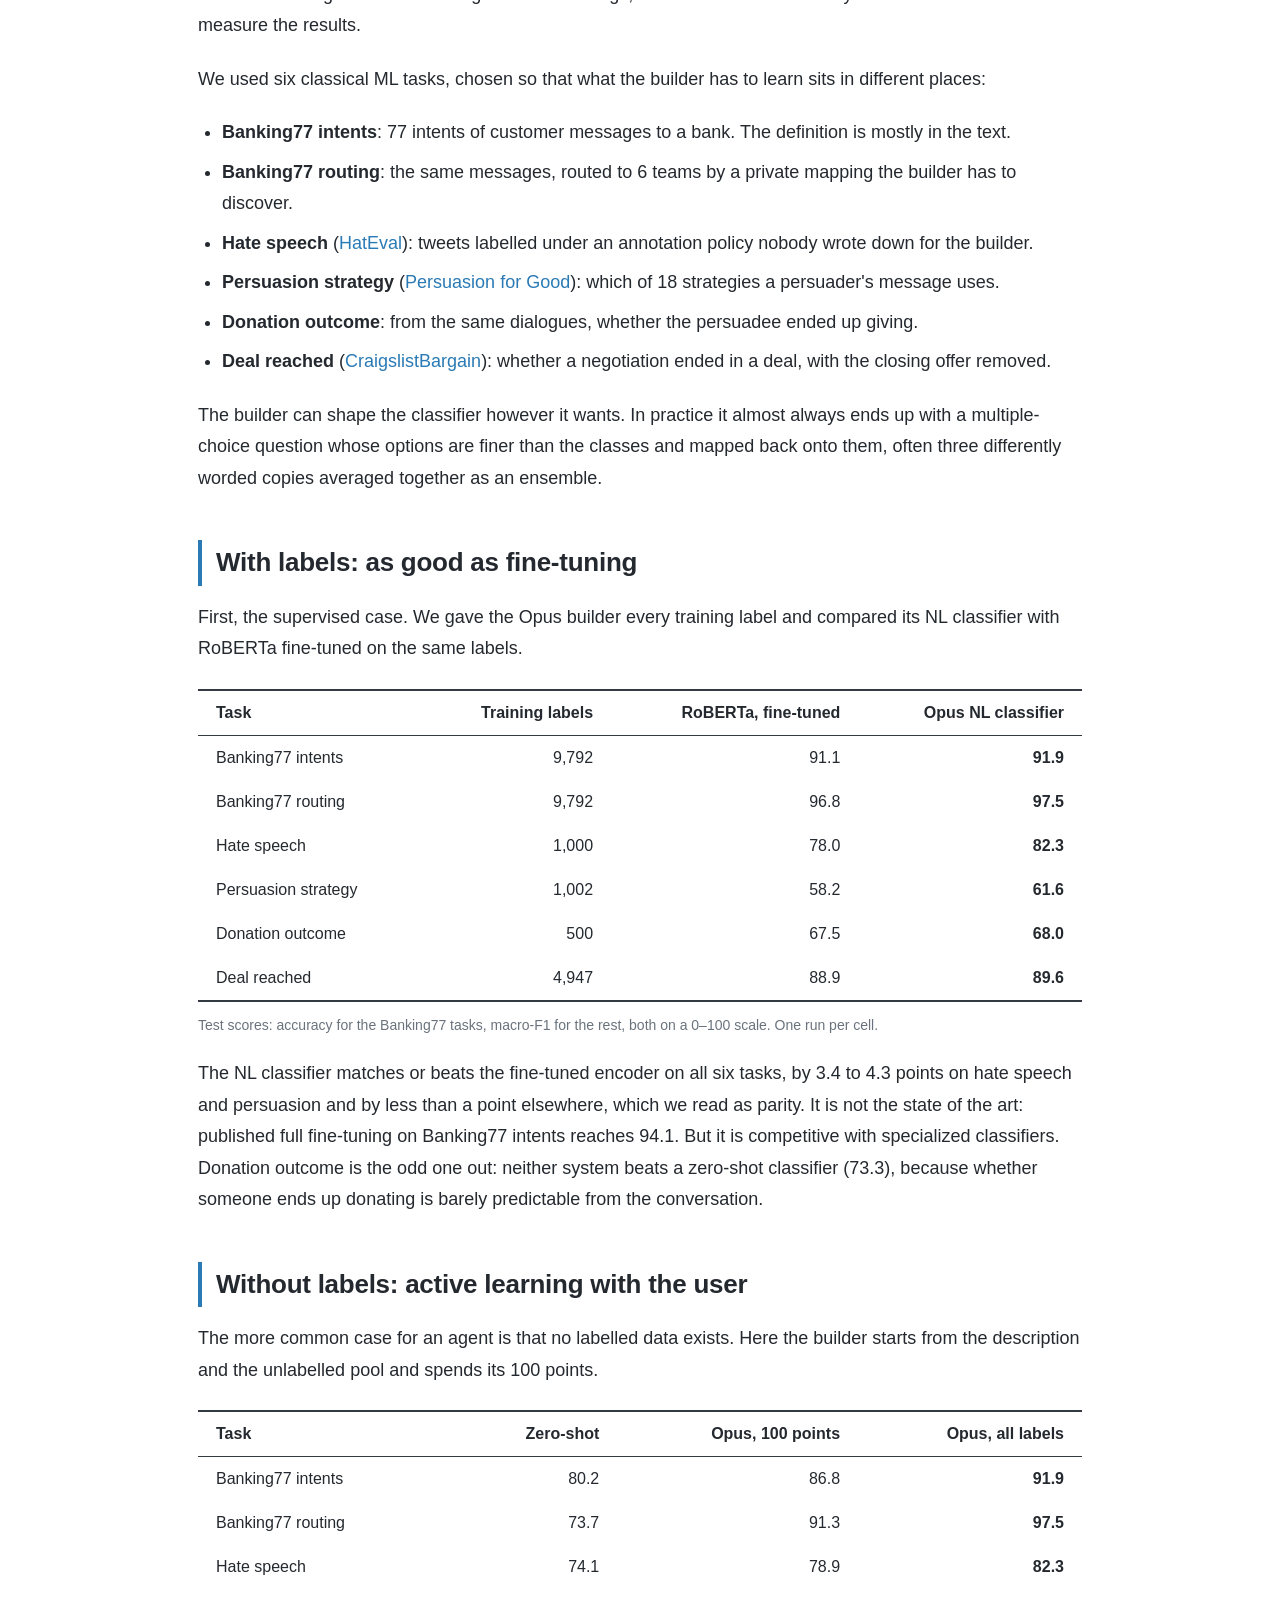
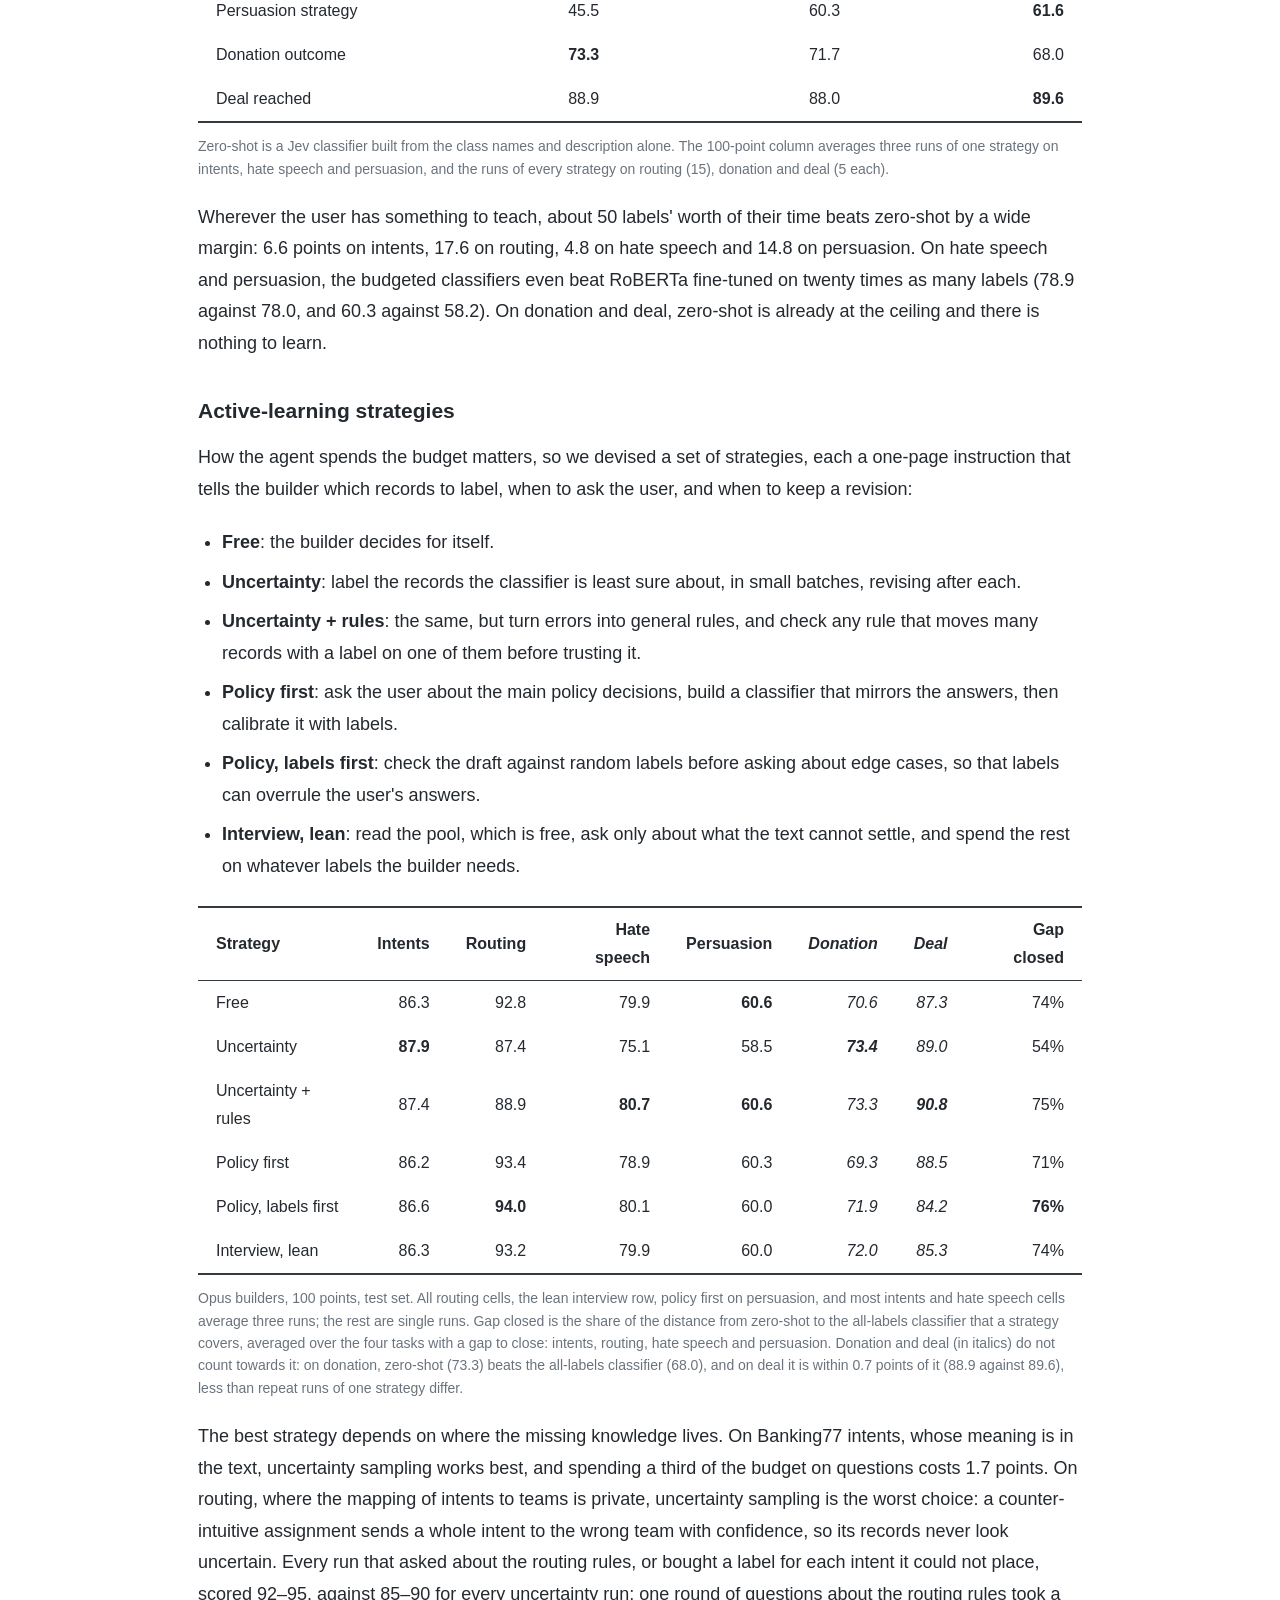
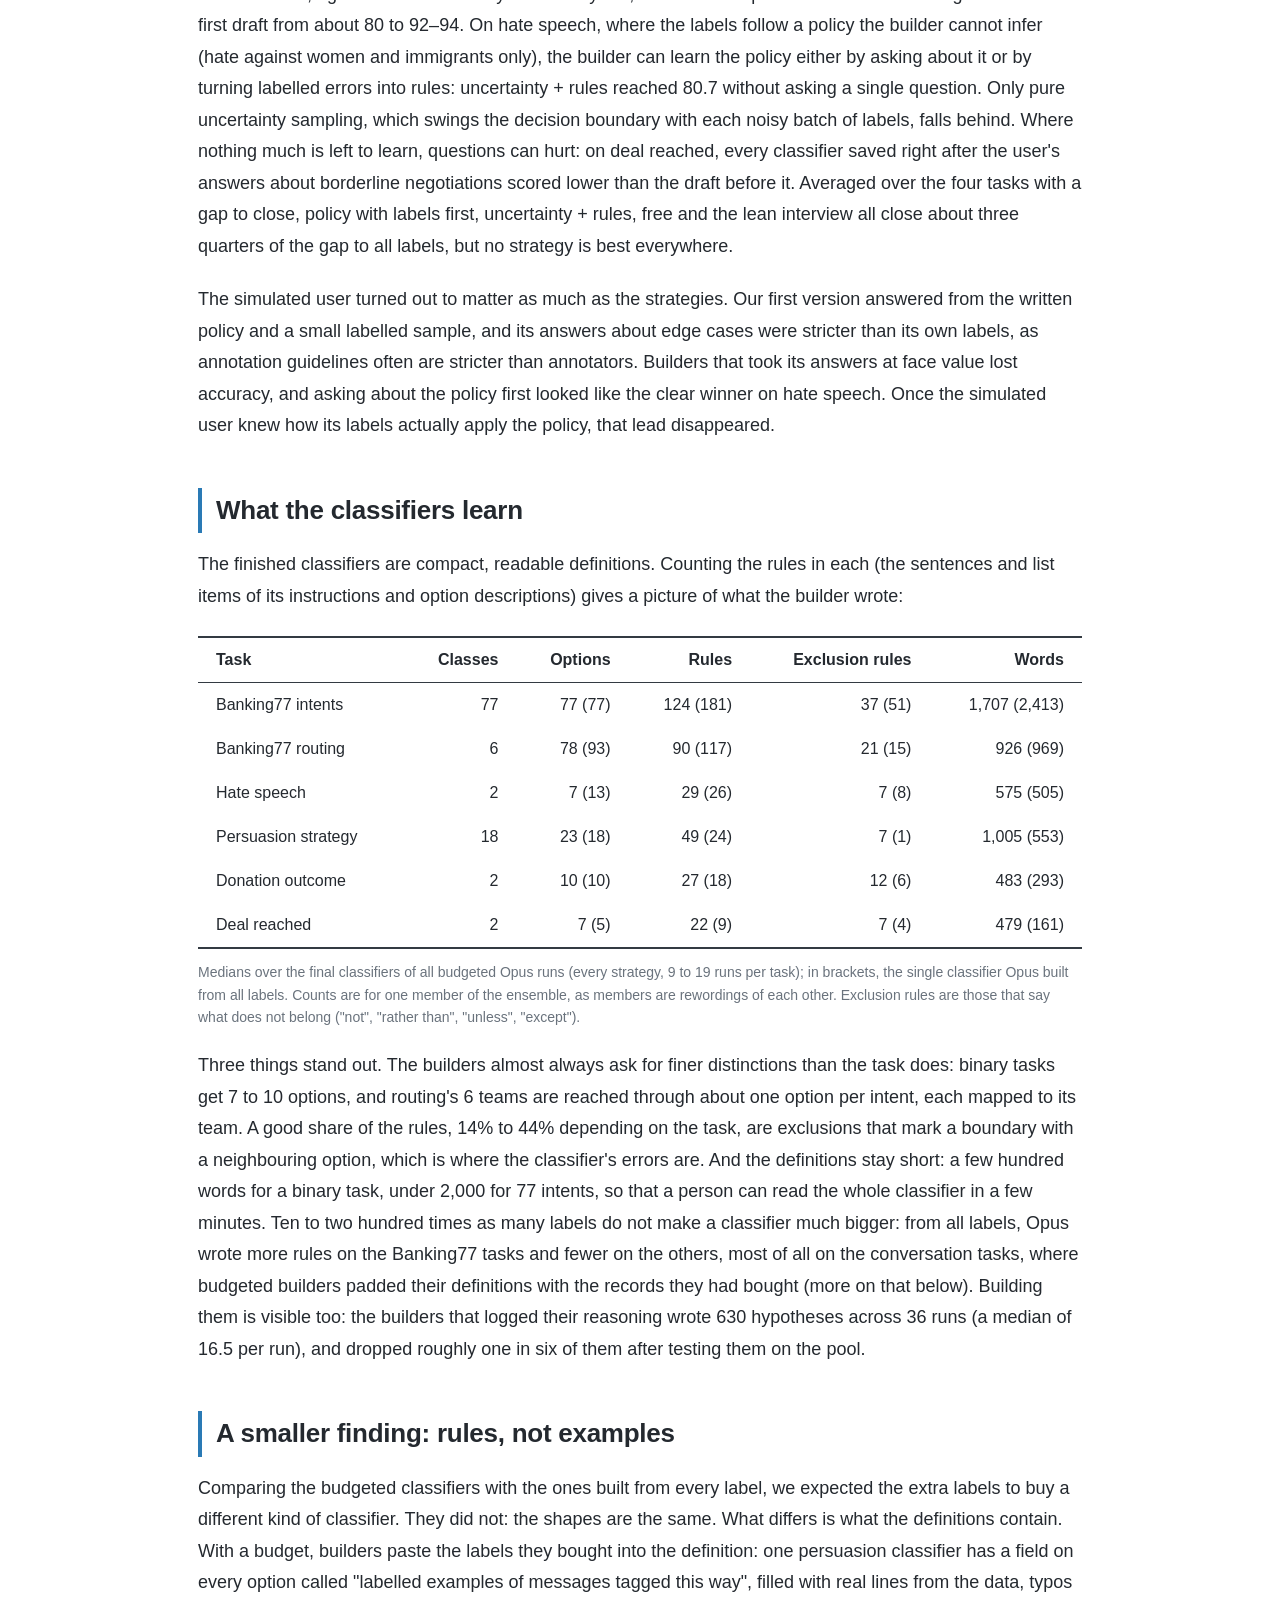
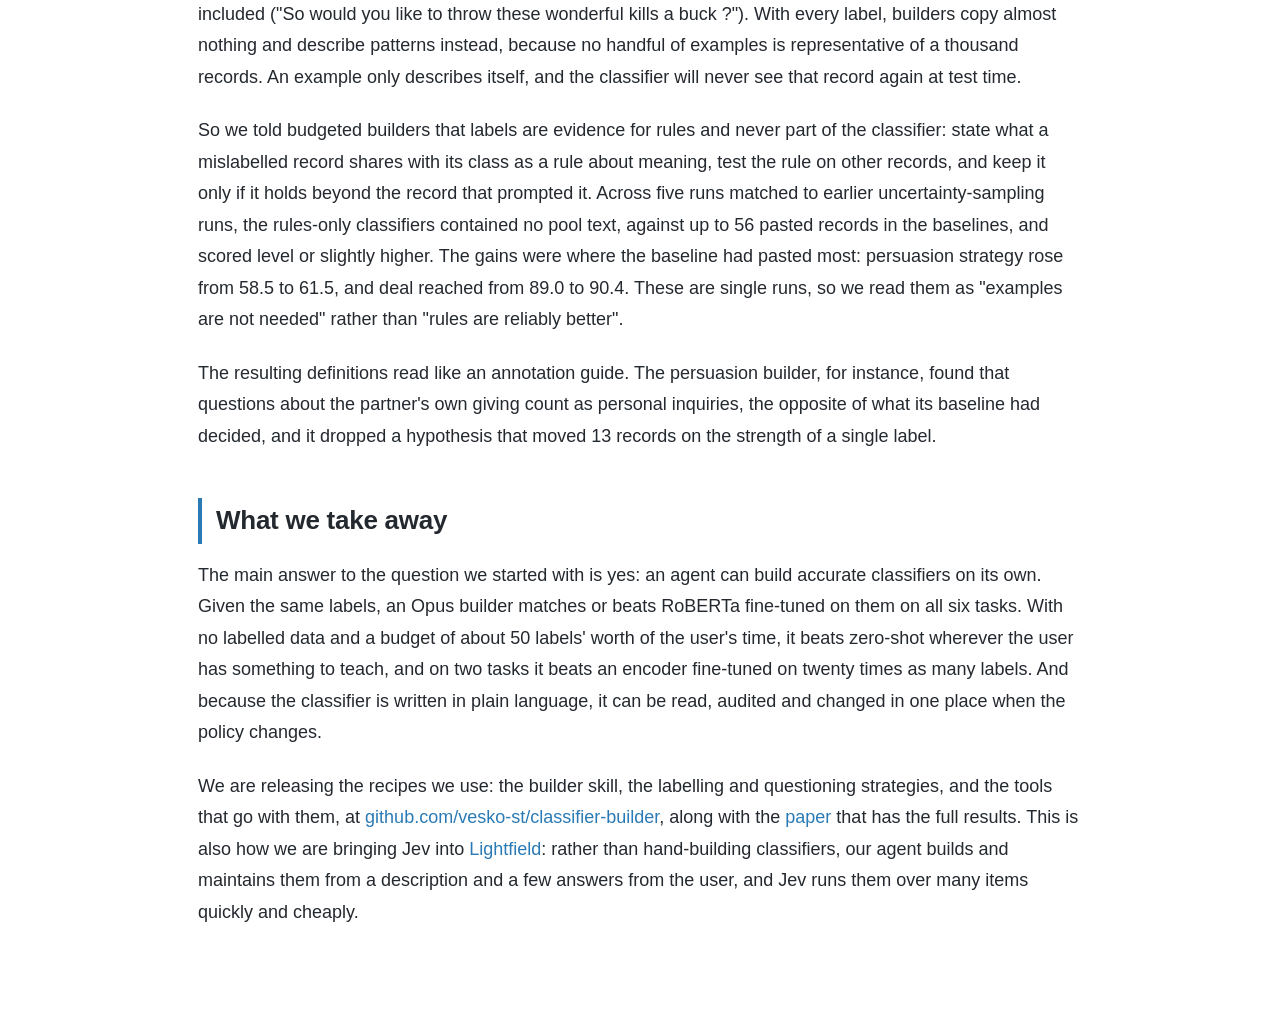
==== commit 84d319d6: "Classifier-builder post: mark no-gap tasks, link repo and paper Co-authored-by: Cursor <cursoragent@" ====
--- a/posts/classifier-builders-rules-not-examples.html
+++ b/posts/classifier-builders-rules-not-examples.html
@@ -114,6 +114,8 @@
 
         <p>Can agents build and use NL classifiers effectively? We set out to answer this question empirically. We find that given the same labelled data, capable models build NL classifiers that rival and outperform strong fine-tuned baselines. And when no labelled data is available, agents can still build effective classifiers by spending a small budget of the user's time on labels and questions. We devise and test several active-learning strategies for spending that budget, deciding which records to label and what to ask the user, and the best of them produce classifiers close in accuracy to their supervised counterparts.</p>
 
+        <p>This post covers the main results. The <a href="https://github.com/vesko-st/classifier-builder/blob/main/paper/paper.md">paper</a> has a lot more detail: per-run results and ranges, comparisons between Opus, Sonnet and Haiku as builders, the same classifiers run on other System 1 models, how the simulated user works, significance tests, and the cost and time of building.</p>
+
         <h2>The setup</h2>
 
         <p>The agent (Claude Opus) plays a classifier builder working for a user who needs a classifier. It gets a short task description, the list of classes, and about 1,000 unlabelled records. In the main setting it has a budget of 100 points of the user's time: a label costs 2 points, and a question about the definition costs 2, 5 or 10 points depending on how much it asks. A run that spends everything on labels gets about 50 of them. The user is simulated by another Claude Opus, which holds the gold labels and a private note, written beforehand from all of them, on how the labels apply the annotation policy. To establish a ceiling, we also give the builder every available training label and no budget. In both settings, we then use Jev to classify a hidden test set and measure the results.</p>
@@ -195,22 +197,22 @@
         <div class="table-scroll">
           <table class="results">
             <thead>
-              <tr><th>Strategy</th><th>Intents</th><th>Routing</th><th>Hate speech</th><th>Persuasion</th><th>Donation</th><th>Deal</th><th>Gap closed</th></tr>
-            </thead>
-            <tbody>
-              <tr><td>Free</td><td>86.3</td><td>92.8</td><td>79.9</td><td><strong>60.6</strong></td><td>70.6</td><td>87.3</td><td>74%</td></tr>
-              <tr><td>Uncertainty</td><td><strong>87.9</strong></td><td>87.4</td><td>75.1</td><td>58.5</td><td><strong>73.4</strong></td><td>89.0</td><td>54%</td></tr>
-              <tr><td>Uncertainty + rules</td><td>87.4</td><td>88.9</td><td><strong>80.7</strong></td><td><strong>60.6</strong></td><td>73.3</td><td><strong>90.8</strong></td><td>75%</td></tr>
-              <tr><td>Policy first</td><td>86.2</td><td>93.4</td><td>78.9</td><td>60.3</td><td>69.3</td><td>88.5</td><td>71%</td></tr>
-              <tr><td>Policy, labels first</td><td>86.6</td><td><strong>94.0</strong></td><td>80.1</td><td>60.0</td><td>71.9</td><td>84.2</td><td><strong>76%</strong></td></tr>
-              <tr><td>Interview, lean</td><td>86.3</td><td>93.2</td><td>79.9</td><td>60.0</td><td>72.0</td><td>85.3</td><td>74%</td></tr>
-            </tbody>
-          </table>
-        </div>
-
-        <p class="table-note">Opus builders, 100 points, test set. All routing cells, the lean interview row, policy first on persuasion, and most intents and hate speech cells average three runs; the rest are single runs. Gap closed is the share of the distance from zero-shot to the all-labels classifier that a strategy covers, averaged over intents, routing, hate speech and persuasion; on donation and deal, zero-shot is already at or above all labels, so there is no gap to close.</p>
-
-        <p>The best strategy depends on where the missing knowledge lives. On Banking77 intents, whose meaning is in the text, uncertainty sampling works best, and spending a third of the budget on questions costs 1.7 points. On routing, where the mapping of intents to teams is private, uncertainty sampling is the worst choice: a counter-intuitive assignment sends a whole intent to the wrong team with confidence, so its records never look uncertain. Every run that asked about the routing rules, or bought a label for each intent it could not place, scored 92–95, against 85–90 for every uncertainty run; one round of questions about the routing rules took a first draft from about 80 to 92–94. On hate speech, where the labels follow a policy the builder cannot infer (hate against women and immigrants only), the builder can learn the policy either by asking about it or by turning labelled errors into rules: uncertainty + rules reached 80.7 without asking a single question. Only pure uncertainty sampling, which swings the decision boundary with each noisy batch of labels, falls behind. Where nothing much is left to learn, questions can hurt: on deal reached, every classifier saved right after the user's answers about borderline negotiations scored lower than the draft before it. Averaged over the tasks with something to learn, policy with labels first, uncertainty + rules, free and the lean interview all close about three quarters of the gap to all labels, but no strategy is best everywhere.</p>
+              <tr><th>Strategy</th><th>Intents</th><th>Routing</th><th>Hate speech</th><th>Persuasion</th><th><em>Donation</em></th><th><em>Deal</em></th><th>Gap closed</th></tr>
+            </thead>
+            <tbody>
+              <tr><td>Free</td><td>86.3</td><td>92.8</td><td>79.9</td><td><strong>60.6</strong></td><td><em>70.6</em></td><td><em>87.3</em></td><td>74%</td></tr>
+              <tr><td>Uncertainty</td><td><strong>87.9</strong></td><td>87.4</td><td>75.1</td><td>58.5</td><td><strong><em>73.4</em></strong></td><td><em>89.0</em></td><td>54%</td></tr>
+              <tr><td>Uncertainty + rules</td><td>87.4</td><td>88.9</td><td><strong>80.7</strong></td><td><strong>60.6</strong></td><td><em>73.3</em></td><td><strong><em>90.8</em></strong></td><td>75%</td></tr>
+              <tr><td>Policy first</td><td>86.2</td><td>93.4</td><td>78.9</td><td>60.3</td><td><em>69.3</em></td><td><em>88.5</em></td><td>71%</td></tr>
+              <tr><td>Policy, labels first</td><td>86.6</td><td><strong>94.0</strong></td><td>80.1</td><td>60.0</td><td><em>71.9</em></td><td><em>84.2</em></td><td><strong>76%</strong></td></tr>
+              <tr><td>Interview, lean</td><td>86.3</td><td>93.2</td><td>79.9</td><td>60.0</td><td><em>72.0</em></td><td><em>85.3</em></td><td>74%</td></tr>
+            </tbody>
+          </table>
+        </div>
+
+        <p class="table-note">Opus builders, 100 points, test set. All routing cells, the lean interview row, policy first on persuasion, and most intents and hate speech cells average three runs; the rest are single runs. Gap closed is the share of the distance from zero-shot to the all-labels classifier that a strategy covers, averaged over the four tasks with a gap to close: intents, routing, hate speech and persuasion. Donation and deal (in italics) do not count towards it: on donation, zero-shot (73.3) beats the all-labels classifier (68.0), and on deal it is within 0.7 points of it (88.9 against 89.6), less than repeat runs of one strategy differ.</p>
+
+        <p>The best strategy depends on where the missing knowledge lives. On Banking77 intents, whose meaning is in the text, uncertainty sampling works best, and spending a third of the budget on questions costs 1.7 points. On routing, where the mapping of intents to teams is private, uncertainty sampling is the worst choice: a counter-intuitive assignment sends a whole intent to the wrong team with confidence, so its records never look uncertain. Every run that asked about the routing rules, or bought a label for each intent it could not place, scored 92–95, against 85–90 for every uncertainty run; one round of questions about the routing rules took a first draft from about 80 to 92–94. On hate speech, where the labels follow a policy the builder cannot infer (hate against women and immigrants only), the builder can learn the policy either by asking about it or by turning labelled errors into rules: uncertainty + rules reached 80.7 without asking a single question. Only pure uncertainty sampling, which swings the decision boundary with each noisy batch of labels, falls behind. Where nothing much is left to learn, questions can hurt: on deal reached, every classifier saved right after the user's answers about borderline negotiations scored lower than the draft before it. Averaged over the four tasks with a gap to close, policy with labels first, uncertainty + rules, free and the lean interview all close about three quarters of the gap to all labels, but no strategy is best everywhere.</p>
 
         <p>The simulated user turned out to matter as much as the strategies. Our first version answered from the written policy and a small labelled sample, and its answers about edge cases were stricter than its own labels, as annotation guidelines often are stricter than annotators. Builders that took its answers at face value lost accuracy, and asking about the policy first looked like the clear winner on hate speech. Once the simulated user knew how its labels actually apply the policy, that lead disappeared.</p>
 
@@ -250,7 +252,7 @@
 
         <p>The main answer to the question we started with is yes: an agent can build accurate classifiers on its own. Given the same labels, an Opus builder matches or beats RoBERTa fine-tuned on them on all six tasks. With no labelled data and a budget of about 50 labels' worth of the user's time, it beats zero-shot wherever the user has something to teach, and on two tasks it beats an encoder fine-tuned on twenty times as many labels. And because the classifier is written in plain language, it can be read, audited and changed in one place when the policy changes.</p>
 
-        <p>We are releasing the recipes we use: the builder skill, the labelling and questioning strategies, and the tools that go with them, at [LINK]. This is also how we are bringing Jev into <a href="https://lightfield.app">Lightfield</a>: rather than hand-building classifiers, our agent builds and maintains them from a description and a few answers from the user, and Jev runs them over many items quickly and cheaply.</p>
+        <p>We are releasing the recipes we use: the builder skill, the labelling and questioning strategies, and the tools that go with them, at <a href="https://github.com/vesko-st/classifier-builder">github.com/vesko-st/classifier-builder</a>, along with the <a href="https://github.com/vesko-st/classifier-builder/blob/main/paper/paper.md">paper</a> that has the full results. This is also how we are bringing Jev into <a href="https://lightfield.app">Lightfield</a>: rather than hand-building classifiers, our agent builds and maintains them from a description and a few answers from the user, and Jev runs them over many items quickly and cheaply.</p>
 
 
 
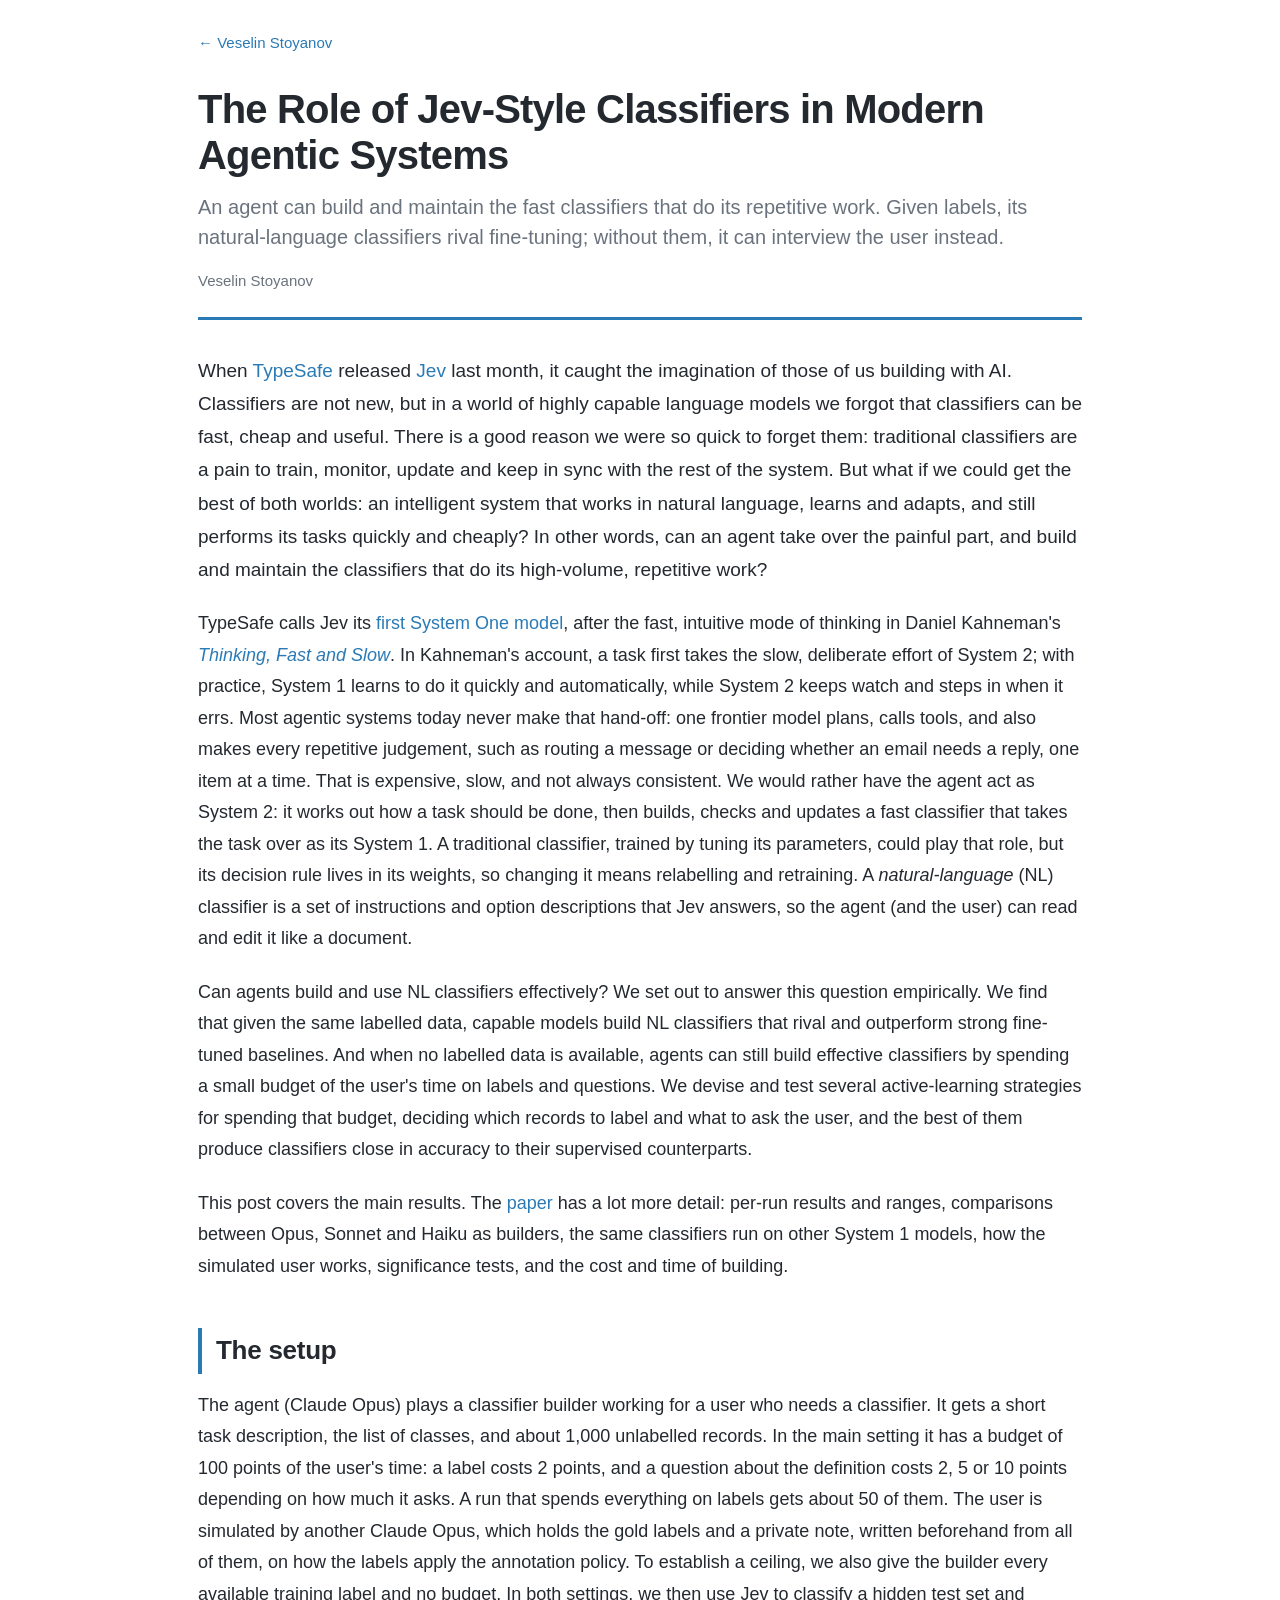
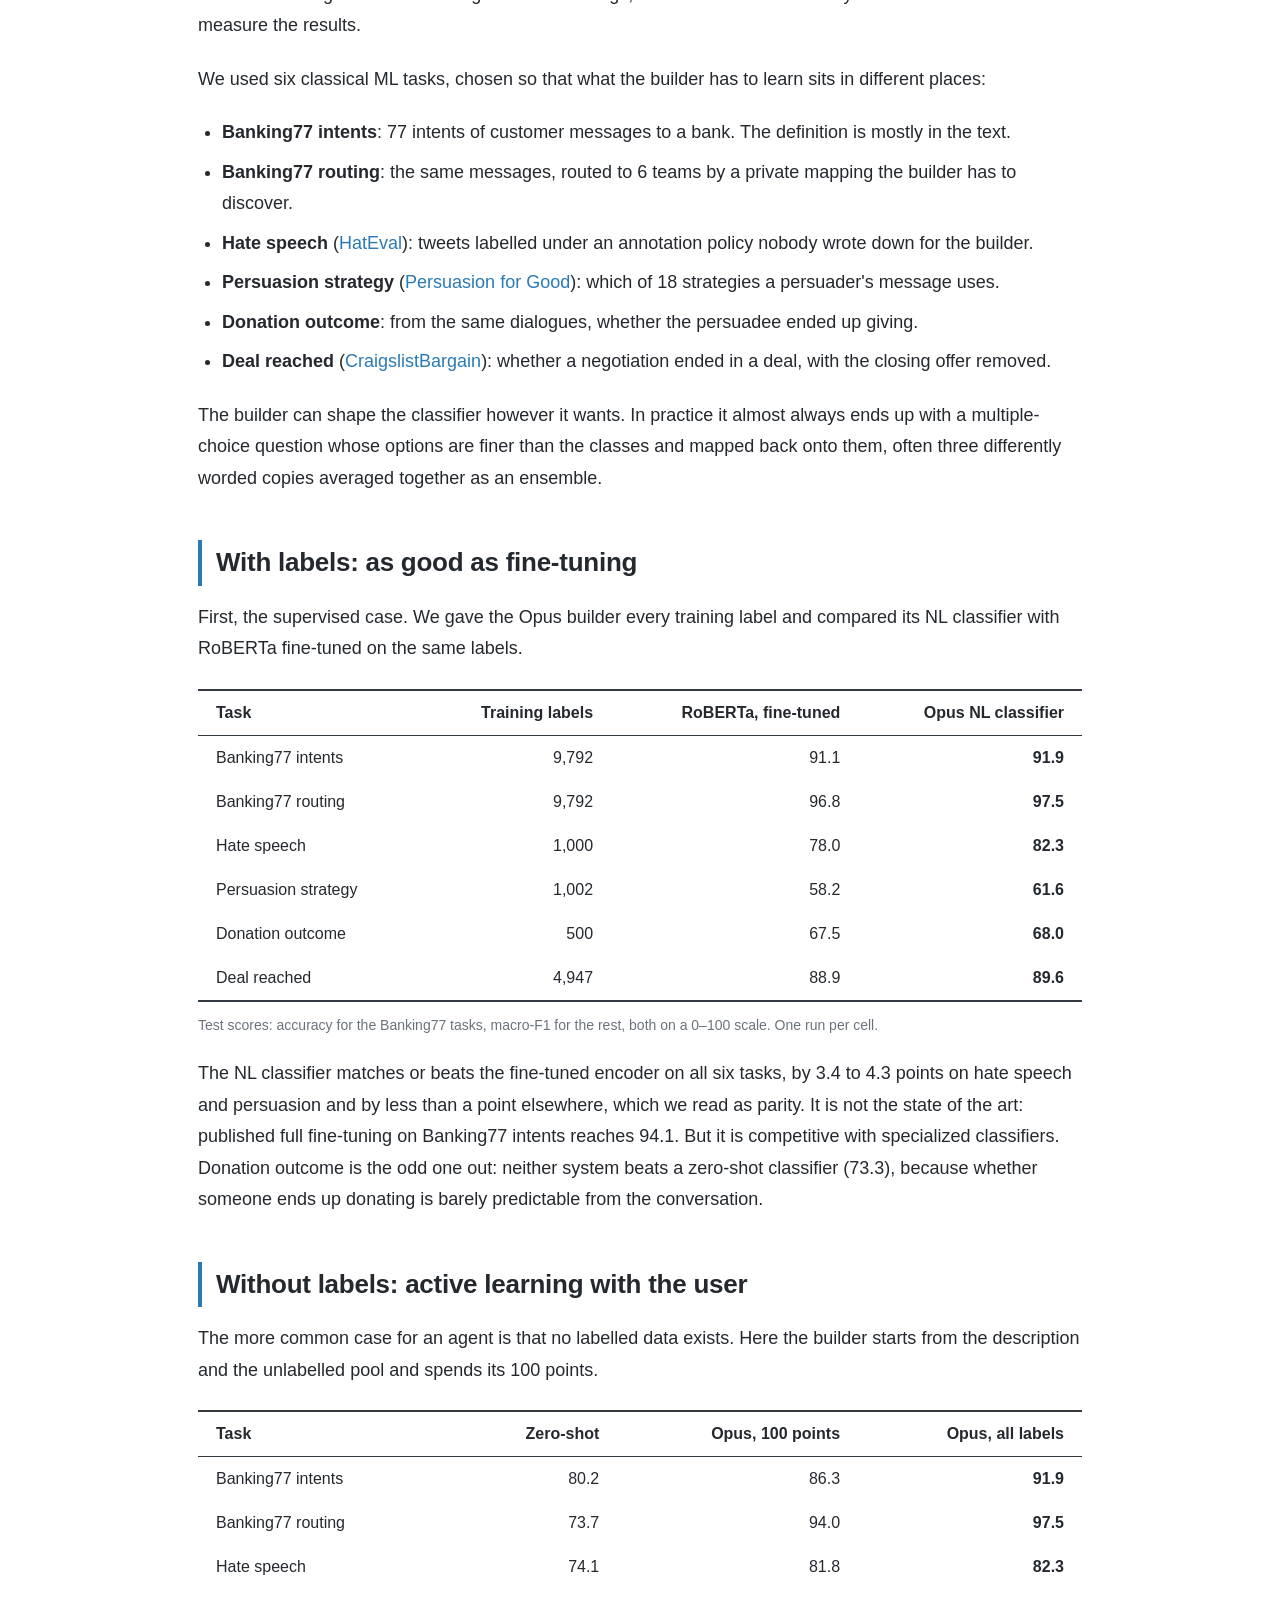
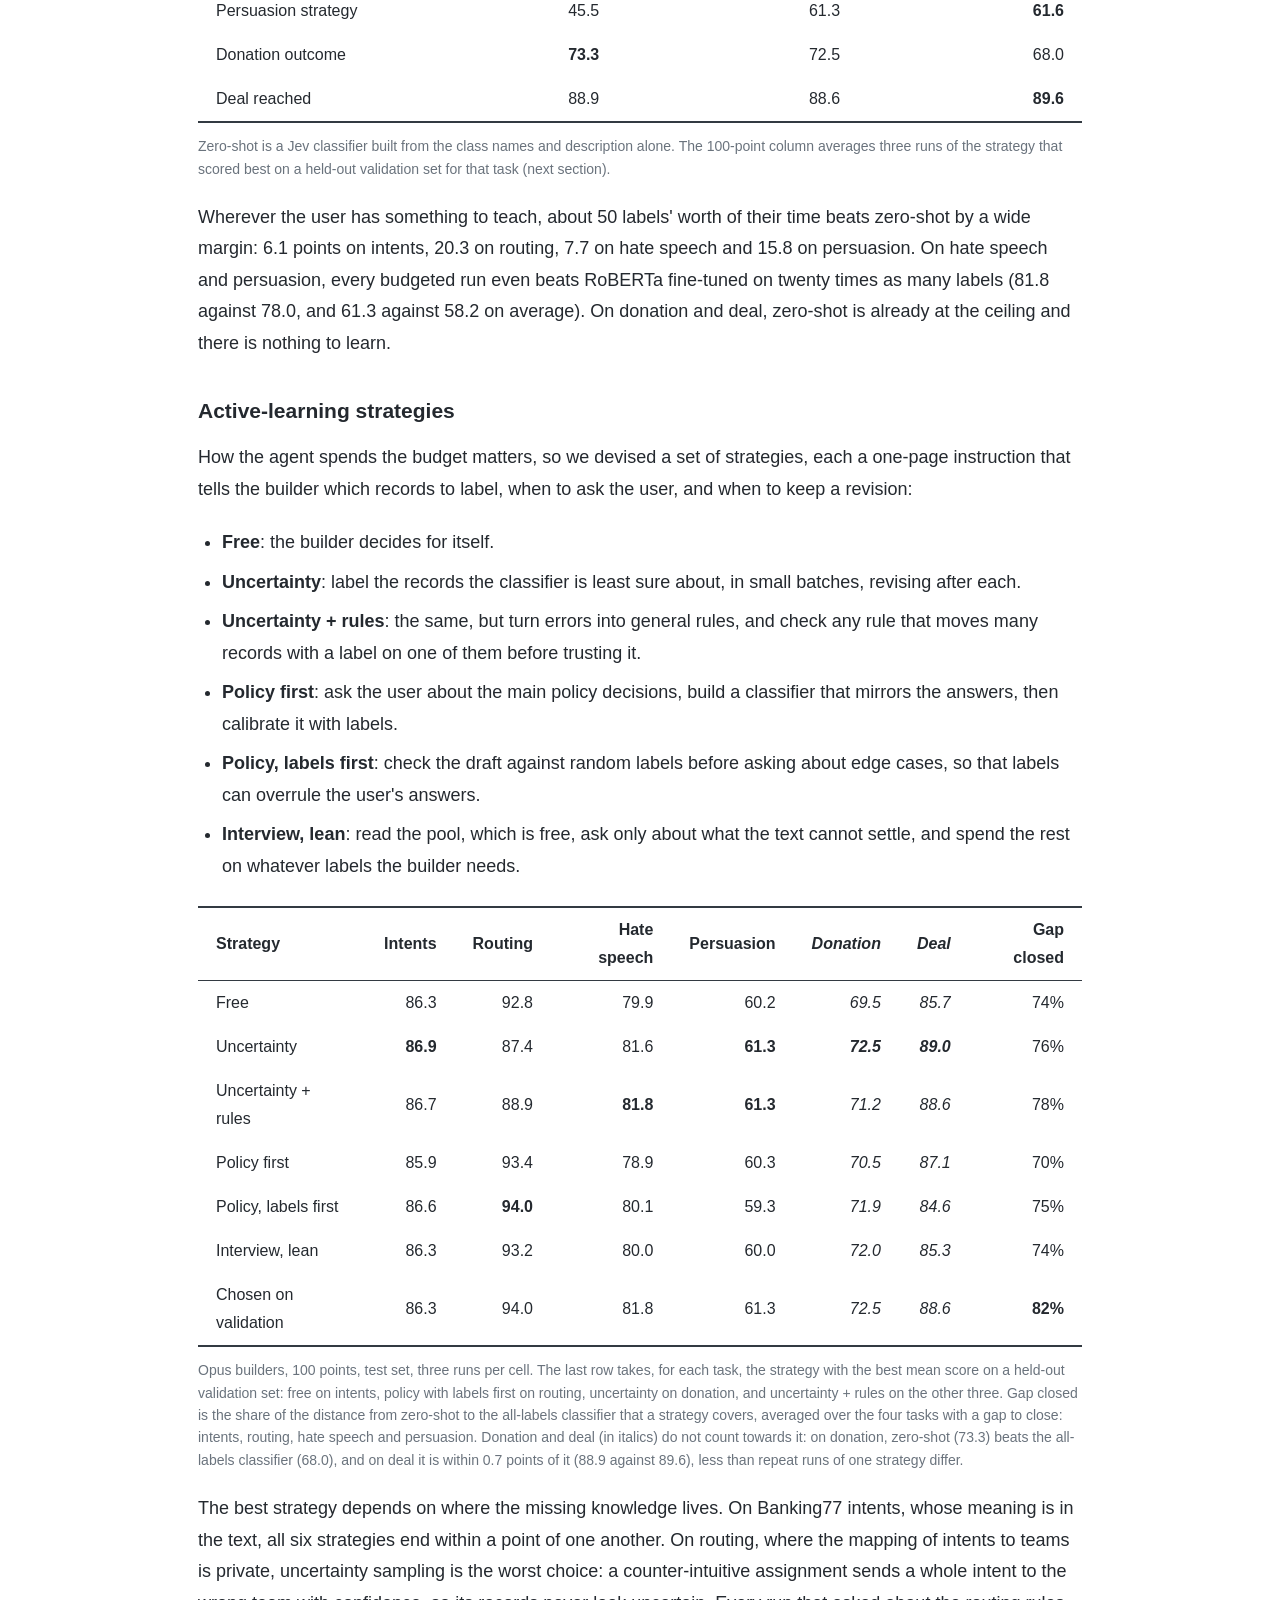
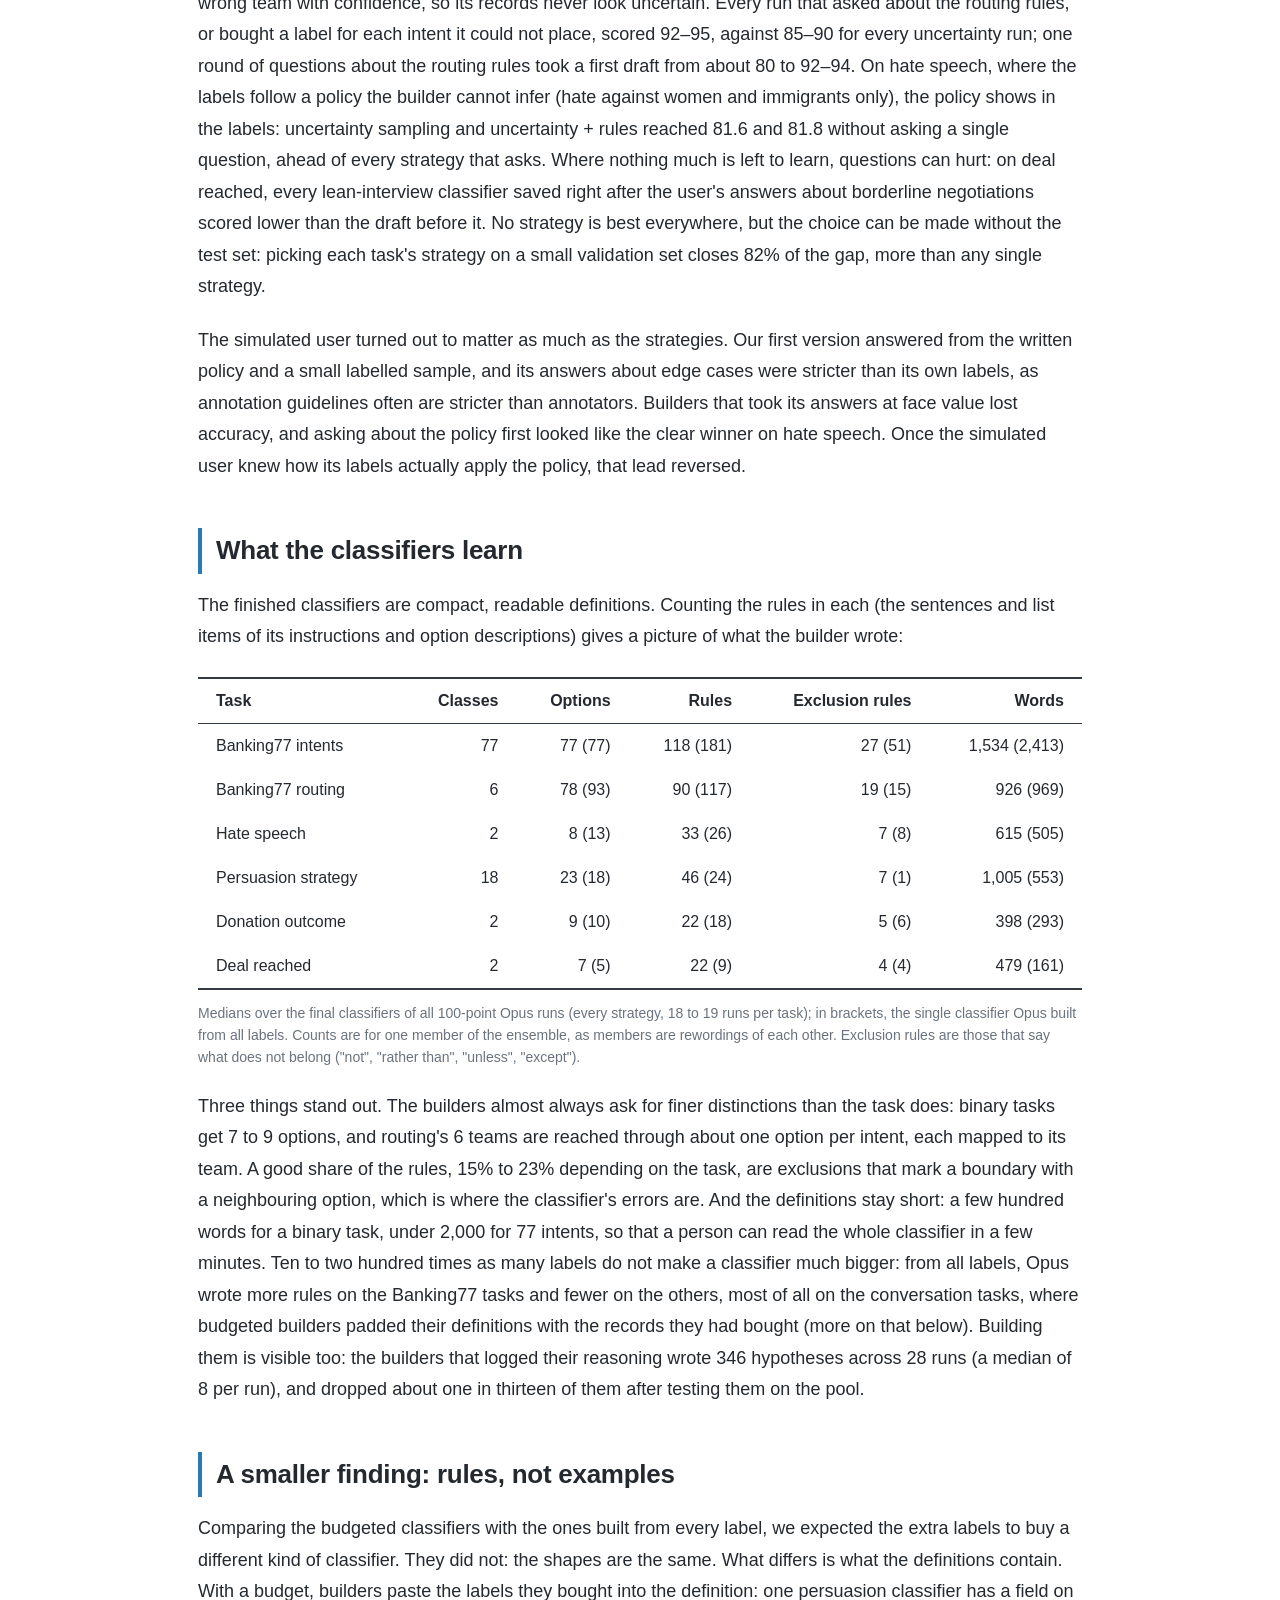
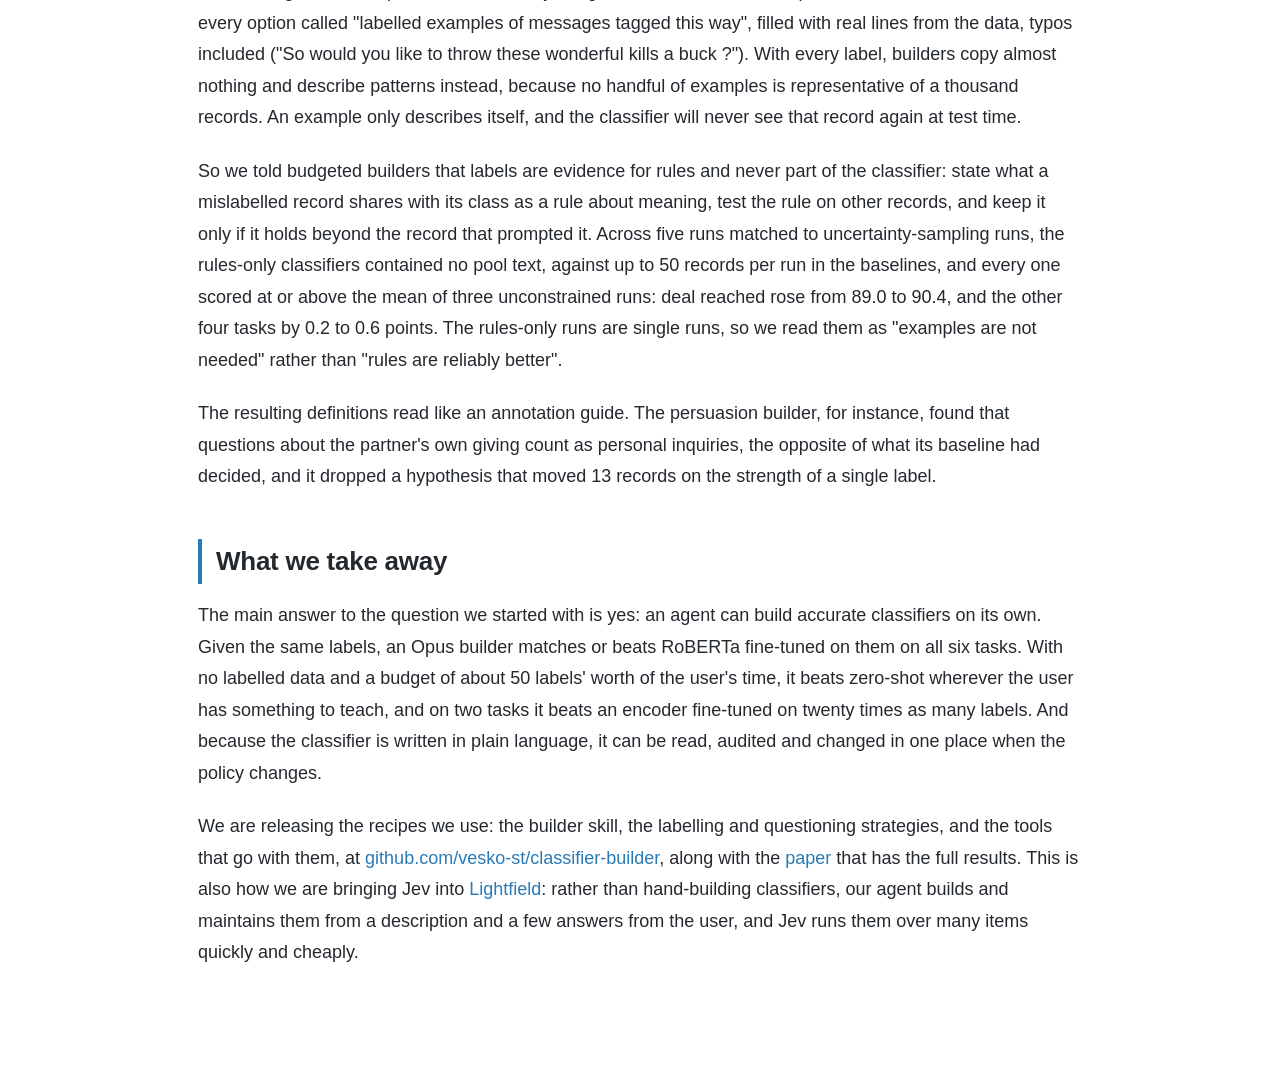
==== commit 22a605ea: "Update classifier-builder post to the revised paper's results and link the PDF Co-authored-by: Curso" ====
--- a/posts/classifier-builders-rules-not-examples.html
+++ b/posts/classifier-builders-rules-not-examples.html
@@ -114,7 +114,7 @@
 
         <p>Can agents build and use NL classifiers effectively? We set out to answer this question empirically. We find that given the same labelled data, capable models build NL classifiers that rival and outperform strong fine-tuned baselines. And when no labelled data is available, agents can still build effective classifiers by spending a small budget of the user's time on labels and questions. We devise and test several active-learning strategies for spending that budget, deciding which records to label and what to ask the user, and the best of them produce classifiers close in accuracy to their supervised counterparts.</p>
 
-        <p>This post covers the main results. The <a href="https://github.com/vesko-st/classifier-builder/blob/main/paper/paper.md">paper</a> has a lot more detail: per-run results and ranges, comparisons between Opus, Sonnet and Haiku as builders, the same classifiers run on other System 1 models, how the simulated user works, significance tests, and the cost and time of building.</p>
+        <p>This post covers the main results. The <a href="https://github.com/vesko-st/classifier-builder/blob/main/paper/acl/paper.pdf">paper</a> has a lot more detail: per-run results and ranges, comparisons between Opus, Sonnet and Haiku as builders, the same classifiers run on other System 1 models, how the simulated user works, significance tests, and the cost and time of building.</p>
 
         <h2>The setup</h2>
 
@@ -167,19 +167,19 @@
               <tr><th>Task</th><th>Zero-shot</th><th>Opus, 100 points</th><th>Opus, all labels</th></tr>
             </thead>
             <tbody>
-              <tr><td>Banking77 intents</td><td>80.2</td><td>86.8</td><td><strong>91.9</strong></td></tr>
-              <tr><td>Banking77 routing</td><td>73.7</td><td>91.3</td><td><strong>97.5</strong></td></tr>
-              <tr><td>Hate speech</td><td>74.1</td><td>78.9</td><td><strong>82.3</strong></td></tr>
-              <tr><td>Persuasion strategy</td><td>45.5</td><td>60.3</td><td><strong>61.6</strong></td></tr>
-              <tr><td>Donation outcome</td><td><strong>73.3</strong></td><td>71.7</td><td>68.0</td></tr>
-              <tr><td>Deal reached</td><td>88.9</td><td>88.0</td><td><strong>89.6</strong></td></tr>
-            </tbody>
-          </table>
-        </div>
-
-        <p class="table-note">Zero-shot is a Jev classifier built from the class names and description alone. The 100-point column averages three runs of one strategy on intents, hate speech and persuasion, and the runs of every strategy on routing (15), donation and deal (5 each).</p>
-
-        <p>Wherever the user has something to teach, about 50 labels' worth of their time beats zero-shot by a wide margin: 6.6 points on intents, 17.6 on routing, 4.8 on hate speech and 14.8 on persuasion. On hate speech and persuasion, the budgeted classifiers even beat RoBERTa fine-tuned on twenty times as many labels (78.9 against 78.0, and 60.3 against 58.2). On donation and deal, zero-shot is already at the ceiling and there is nothing to learn.</p>
+              <tr><td>Banking77 intents</td><td>80.2</td><td>86.3</td><td><strong>91.9</strong></td></tr>
+              <tr><td>Banking77 routing</td><td>73.7</td><td>94.0</td><td><strong>97.5</strong></td></tr>
+              <tr><td>Hate speech</td><td>74.1</td><td>81.8</td><td><strong>82.3</strong></td></tr>
+              <tr><td>Persuasion strategy</td><td>45.5</td><td>61.3</td><td><strong>61.6</strong></td></tr>
+              <tr><td>Donation outcome</td><td><strong>73.3</strong></td><td>72.5</td><td>68.0</td></tr>
+              <tr><td>Deal reached</td><td>88.9</td><td>88.6</td><td><strong>89.6</strong></td></tr>
+            </tbody>
+          </table>
+        </div>
+
+        <p class="table-note">Zero-shot is a Jev classifier built from the class names and description alone. The 100-point column averages three runs of the strategy that scored best on a held-out validation set for that task (next section).</p>
+
+        <p>Wherever the user has something to teach, about 50 labels' worth of their time beats zero-shot by a wide margin: 6.1 points on intents, 20.3 on routing, 7.7 on hate speech and 15.8 on persuasion. On hate speech and persuasion, every budgeted run even beats RoBERTa fine-tuned on twenty times as many labels (81.8 against 78.0, and 61.3 against 58.2 on average). On donation and deal, zero-shot is already at the ceiling and there is nothing to learn.</p>
 
         <h3>Active-learning strategies</h3>
 
@@ -200,21 +200,22 @@
               <tr><th>Strategy</th><th>Intents</th><th>Routing</th><th>Hate speech</th><th>Persuasion</th><th><em>Donation</em></th><th><em>Deal</em></th><th>Gap closed</th></tr>
             </thead>
             <tbody>
-              <tr><td>Free</td><td>86.3</td><td>92.8</td><td>79.9</td><td><strong>60.6</strong></td><td><em>70.6</em></td><td><em>87.3</em></td><td>74%</td></tr>
-              <tr><td>Uncertainty</td><td><strong>87.9</strong></td><td>87.4</td><td>75.1</td><td>58.5</td><td><strong><em>73.4</em></strong></td><td><em>89.0</em></td><td>54%</td></tr>
-              <tr><td>Uncertainty + rules</td><td>87.4</td><td>88.9</td><td><strong>80.7</strong></td><td><strong>60.6</strong></td><td><em>73.3</em></td><td><strong><em>90.8</em></strong></td><td>75%</td></tr>
-              <tr><td>Policy first</td><td>86.2</td><td>93.4</td><td>78.9</td><td>60.3</td><td><em>69.3</em></td><td><em>88.5</em></td><td>71%</td></tr>
-              <tr><td>Policy, labels first</td><td>86.6</td><td><strong>94.0</strong></td><td>80.1</td><td>60.0</td><td><em>71.9</em></td><td><em>84.2</em></td><td><strong>76%</strong></td></tr>
-              <tr><td>Interview, lean</td><td>86.3</td><td>93.2</td><td>79.9</td><td>60.0</td><td><em>72.0</em></td><td><em>85.3</em></td><td>74%</td></tr>
-            </tbody>
-          </table>
-        </div>
-
-        <p class="table-note">Opus builders, 100 points, test set. All routing cells, the lean interview row, policy first on persuasion, and most intents and hate speech cells average three runs; the rest are single runs. Gap closed is the share of the distance from zero-shot to the all-labels classifier that a strategy covers, averaged over the four tasks with a gap to close: intents, routing, hate speech and persuasion. Donation and deal (in italics) do not count towards it: on donation, zero-shot (73.3) beats the all-labels classifier (68.0), and on deal it is within 0.7 points of it (88.9 against 89.6), less than repeat runs of one strategy differ.</p>
-
-        <p>The best strategy depends on where the missing knowledge lives. On Banking77 intents, whose meaning is in the text, uncertainty sampling works best, and spending a third of the budget on questions costs 1.7 points. On routing, where the mapping of intents to teams is private, uncertainty sampling is the worst choice: a counter-intuitive assignment sends a whole intent to the wrong team with confidence, so its records never look uncertain. Every run that asked about the routing rules, or bought a label for each intent it could not place, scored 92–95, against 85–90 for every uncertainty run; one round of questions about the routing rules took a first draft from about 80 to 92–94. On hate speech, where the labels follow a policy the builder cannot infer (hate against women and immigrants only), the builder can learn the policy either by asking about it or by turning labelled errors into rules: uncertainty + rules reached 80.7 without asking a single question. Only pure uncertainty sampling, which swings the decision boundary with each noisy batch of labels, falls behind. Where nothing much is left to learn, questions can hurt: on deal reached, every classifier saved right after the user's answers about borderline negotiations scored lower than the draft before it. Averaged over the four tasks with a gap to close, policy with labels first, uncertainty + rules, free and the lean interview all close about three quarters of the gap to all labels, but no strategy is best everywhere.</p>
-
-        <p>The simulated user turned out to matter as much as the strategies. Our first version answered from the written policy and a small labelled sample, and its answers about edge cases were stricter than its own labels, as annotation guidelines often are stricter than annotators. Builders that took its answers at face value lost accuracy, and asking about the policy first looked like the clear winner on hate speech. Once the simulated user knew how its labels actually apply the policy, that lead disappeared.</p>
+              <tr><td>Free</td><td>86.3</td><td>92.8</td><td>79.9</td><td>60.2</td><td><em>69.5</em></td><td><em>85.7</em></td><td>74%</td></tr>
+              <tr><td>Uncertainty</td><td><strong>86.9</strong></td><td>87.4</td><td>81.6</td><td><strong>61.3</strong></td><td><strong><em>72.5</em></strong></td><td><strong><em>89.0</em></strong></td><td>76%</td></tr>
+              <tr><td>Uncertainty + rules</td><td>86.7</td><td>88.9</td><td><strong>81.8</strong></td><td><strong>61.3</strong></td><td><em>71.2</em></td><td><em>88.6</em></td><td>78%</td></tr>
+              <tr><td>Policy first</td><td>85.9</td><td>93.4</td><td>78.9</td><td>60.3</td><td><em>70.5</em></td><td><em>87.1</em></td><td>70%</td></tr>
+              <tr><td>Policy, labels first</td><td>86.6</td><td><strong>94.0</strong></td><td>80.1</td><td>59.3</td><td><em>71.9</em></td><td><em>84.6</em></td><td>75%</td></tr>
+              <tr><td>Interview, lean</td><td>86.3</td><td>93.2</td><td>80.0</td><td>60.0</td><td><em>72.0</em></td><td><em>85.3</em></td><td>74%</td></tr>
+              <tr><td>Chosen on validation</td><td>86.3</td><td>94.0</td><td>81.8</td><td>61.3</td><td><em>72.5</em></td><td><em>88.6</em></td><td><strong>82%</strong></td></tr>
+            </tbody>
+          </table>
+        </div>
+
+        <p class="table-note">Opus builders, 100 points, test set, three runs per cell. The last row takes, for each task, the strategy with the best mean score on a held-out validation set: free on intents, policy with labels first on routing, uncertainty on donation, and uncertainty + rules on the other three. Gap closed is the share of the distance from zero-shot to the all-labels classifier that a strategy covers, averaged over the four tasks with a gap to close: intents, routing, hate speech and persuasion. Donation and deal (in italics) do not count towards it: on donation, zero-shot (73.3) beats the all-labels classifier (68.0), and on deal it is within 0.7 points of it (88.9 against 89.6), less than repeat runs of one strategy differ.</p>
+
+        <p>The best strategy depends on where the missing knowledge lives. On Banking77 intents, whose meaning is in the text, all six strategies end within a point of one another. On routing, where the mapping of intents to teams is private, uncertainty sampling is the worst choice: a counter-intuitive assignment sends a whole intent to the wrong team with confidence, so its records never look uncertain. Every run that asked about the routing rules, or bought a label for each intent it could not place, scored 92–95, against 85–90 for every uncertainty run; one round of questions about the routing rules took a first draft from about 80 to 92–94. On hate speech, where the labels follow a policy the builder cannot infer (hate against women and immigrants only), the policy shows in the labels: uncertainty sampling and uncertainty + rules reached 81.6 and 81.8 without asking a single question, ahead of every strategy that asks. Where nothing much is left to learn, questions can hurt: on deal reached, every lean-interview classifier saved right after the user's answers about borderline negotiations scored lower than the draft before it. No strategy is best everywhere, but the choice can be made without the test set: picking each task's strategy on a small validation set closes 82% of the gap, more than any single strategy.</p>
+
+        <p>The simulated user turned out to matter as much as the strategies. Our first version answered from the written policy and a small labelled sample, and its answers about edge cases were stricter than its own labels, as annotation guidelines often are stricter than annotators. Builders that took its answers at face value lost accuracy, and asking about the policy first looked like the clear winner on hate speech. Once the simulated user knew how its labels actually apply the policy, that lead reversed.</p>
 
         <h2>What the classifiers learn</h2>
 
@@ -226,25 +227,25 @@
               <tr><th>Task</th><th>Classes</th><th>Options</th><th>Rules</th><th>Exclusion rules</th><th>Words</th></tr>
             </thead>
             <tbody>
-              <tr><td>Banking77 intents</td><td>77</td><td>77 (77)</td><td>124 (181)</td><td>37 (51)</td><td>1,707 (2,413)</td></tr>
-              <tr><td>Banking77 routing</td><td>6</td><td>78 (93)</td><td>90 (117)</td><td>21 (15)</td><td>926 (969)</td></tr>
-              <tr><td>Hate speech</td><td>2</td><td>7 (13)</td><td>29 (26)</td><td>7 (8)</td><td>575 (505)</td></tr>
-              <tr><td>Persuasion strategy</td><td>18</td><td>23 (18)</td><td>49 (24)</td><td>7 (1)</td><td>1,005 (553)</td></tr>
-              <tr><td>Donation outcome</td><td>2</td><td>10 (10)</td><td>27 (18)</td><td>12 (6)</td><td>483 (293)</td></tr>
-              <tr><td>Deal reached</td><td>2</td><td>7 (5)</td><td>22 (9)</td><td>7 (4)</td><td>479 (161)</td></tr>
-            </tbody>
-          </table>
-        </div>
-
-        <p class="table-note">Medians over the final classifiers of all budgeted Opus runs (every strategy, 9 to 19 runs per task); in brackets, the single classifier Opus built from all labels. Counts are for one member of the ensemble, as members are rewordings of each other. Exclusion rules are those that say what does not belong ("not", "rather than", "unless", "except").</p>
-
-        <p>Three things stand out. The builders almost always ask for finer distinctions than the task does: binary tasks get 7 to 10 options, and routing's 6 teams are reached through about one option per intent, each mapped to its team. A good share of the rules, 14% to 44% depending on the task, are exclusions that mark a boundary with a neighbouring option, which is where the classifier's errors are. And the definitions stay short: a few hundred words for a binary task, under 2,000 for 77 intents, so that a person can read the whole classifier in a few minutes. Ten to two hundred times as many labels do not make a classifier much bigger: from all labels, Opus wrote more rules on the Banking77 tasks and fewer on the others, most of all on the conversation tasks, where budgeted builders padded their definitions with the records they had bought (more on that below). Building them is visible too: the builders that logged their reasoning wrote 630 hypotheses across 36 runs (a median of 16.5 per run), and dropped roughly one in six of them after testing them on the pool.</p>
+              <tr><td>Banking77 intents</td><td>77</td><td>77 (77)</td><td>118 (181)</td><td>27 (51)</td><td>1,534 (2,413)</td></tr>
+              <tr><td>Banking77 routing</td><td>6</td><td>78 (93)</td><td>90 (117)</td><td>19 (15)</td><td>926 (969)</td></tr>
+              <tr><td>Hate speech</td><td>2</td><td>8 (13)</td><td>33 (26)</td><td>7 (8)</td><td>615 (505)</td></tr>
+              <tr><td>Persuasion strategy</td><td>18</td><td>23 (18)</td><td>46 (24)</td><td>7 (1)</td><td>1,005 (553)</td></tr>
+              <tr><td>Donation outcome</td><td>2</td><td>9 (10)</td><td>22 (18)</td><td>5 (6)</td><td>398 (293)</td></tr>
+              <tr><td>Deal reached</td><td>2</td><td>7 (5)</td><td>22 (9)</td><td>4 (4)</td><td>479 (161)</td></tr>
+            </tbody>
+          </table>
+        </div>
+
+        <p class="table-note">Medians over the final classifiers of all 100-point Opus runs (every strategy, 18 to 19 runs per task); in brackets, the single classifier Opus built from all labels. Counts are for one member of the ensemble, as members are rewordings of each other. Exclusion rules are those that say what does not belong ("not", "rather than", "unless", "except").</p>
+
+        <p>Three things stand out. The builders almost always ask for finer distinctions than the task does: binary tasks get 7 to 9 options, and routing's 6 teams are reached through about one option per intent, each mapped to its team. A good share of the rules, 15% to 23% depending on the task, are exclusions that mark a boundary with a neighbouring option, which is where the classifier's errors are. And the definitions stay short: a few hundred words for a binary task, under 2,000 for 77 intents, so that a person can read the whole classifier in a few minutes. Ten to two hundred times as many labels do not make a classifier much bigger: from all labels, Opus wrote more rules on the Banking77 tasks and fewer on the others, most of all on the conversation tasks, where budgeted builders padded their definitions with the records they had bought (more on that below). Building them is visible too: the builders that logged their reasoning wrote 346 hypotheses across 28 runs (a median of 8 per run), and dropped about one in thirteen of them after testing them on the pool.</p>
 
         <h2>A smaller finding: rules, not examples</h2>
 
         <p>Comparing the budgeted classifiers with the ones built from every label, we expected the extra labels to buy a different kind of classifier. They did not: the shapes are the same. What differs is what the definitions contain. With a budget, builders paste the labels they bought into the definition: one persuasion classifier has a field on every option called "labelled examples of messages tagged this way", filled with real lines from the data, typos included ("So would you like to throw these wonderful kills a buck ?"). With every label, builders copy almost nothing and describe patterns instead, because no handful of examples is representative of a thousand records. An example only describes itself, and the classifier will never see that record again at test time.</p>
 
-        <p>So we told budgeted builders that labels are evidence for rules and never part of the classifier: state what a mislabelled record shares with its class as a rule about meaning, test the rule on other records, and keep it only if it holds beyond the record that prompted it. Across five runs matched to earlier uncertainty-sampling runs, the rules-only classifiers contained no pool text, against up to 56 pasted records in the baselines, and scored level or slightly higher. The gains were where the baseline had pasted most: persuasion strategy rose from 58.5 to 61.5, and deal reached from 89.0 to 90.4. These are single runs, so we read them as "examples are not needed" rather than "rules are reliably better".</p>
+        <p>So we told budgeted builders that labels are evidence for rules and never part of the classifier: state what a mislabelled record shares with its class as a rule about meaning, test the rule on other records, and keep it only if it holds beyond the record that prompted it. Across five runs matched to uncertainty-sampling runs, the rules-only classifiers contained no pool text, against up to 50 records per run in the baselines, and every one scored at or above the mean of three unconstrained runs: deal reached rose from 89.0 to 90.4, and the other four tasks by 0.2 to 0.6 points. The rules-only runs are single runs, so we read them as "examples are not needed" rather than "rules are reliably better".</p>
 
         <p>The resulting definitions read like an annotation guide. The persuasion builder, for instance, found that questions about the partner's own giving count as personal inquiries, the opposite of what its baseline had decided, and it dropped a hypothesis that moved 13 records on the strength of a single label.</p>
 
@@ -252,7 +253,7 @@
 
         <p>The main answer to the question we started with is yes: an agent can build accurate classifiers on its own. Given the same labels, an Opus builder matches or beats RoBERTa fine-tuned on them on all six tasks. With no labelled data and a budget of about 50 labels' worth of the user's time, it beats zero-shot wherever the user has something to teach, and on two tasks it beats an encoder fine-tuned on twenty times as many labels. And because the classifier is written in plain language, it can be read, audited and changed in one place when the policy changes.</p>
 
-        <p>We are releasing the recipes we use: the builder skill, the labelling and questioning strategies, and the tools that go with them, at <a href="https://github.com/vesko-st/classifier-builder">github.com/vesko-st/classifier-builder</a>, along with the <a href="https://github.com/vesko-st/classifier-builder/blob/main/paper/paper.md">paper</a> that has the full results. This is also how we are bringing Jev into <a href="https://lightfield.app">Lightfield</a>: rather than hand-building classifiers, our agent builds and maintains them from a description and a few answers from the user, and Jev runs them over many items quickly and cheaply.</p>
+        <p>We are releasing the recipes we use: the builder skill, the labelling and questioning strategies, and the tools that go with them, at <a href="https://github.com/vesko-st/classifier-builder">github.com/vesko-st/classifier-builder</a>, along with the <a href="https://github.com/vesko-st/classifier-builder/blob/main/paper/acl/paper.pdf">paper</a> that has the full results. This is also how we are bringing Jev into <a href="https://lightfield.app">Lightfield</a>: rather than hand-building classifiers, our agent builds and maintains them from a description and a few answers from the user, and Jev runs them over many items quickly and cheaply.</p>
 
 
 
